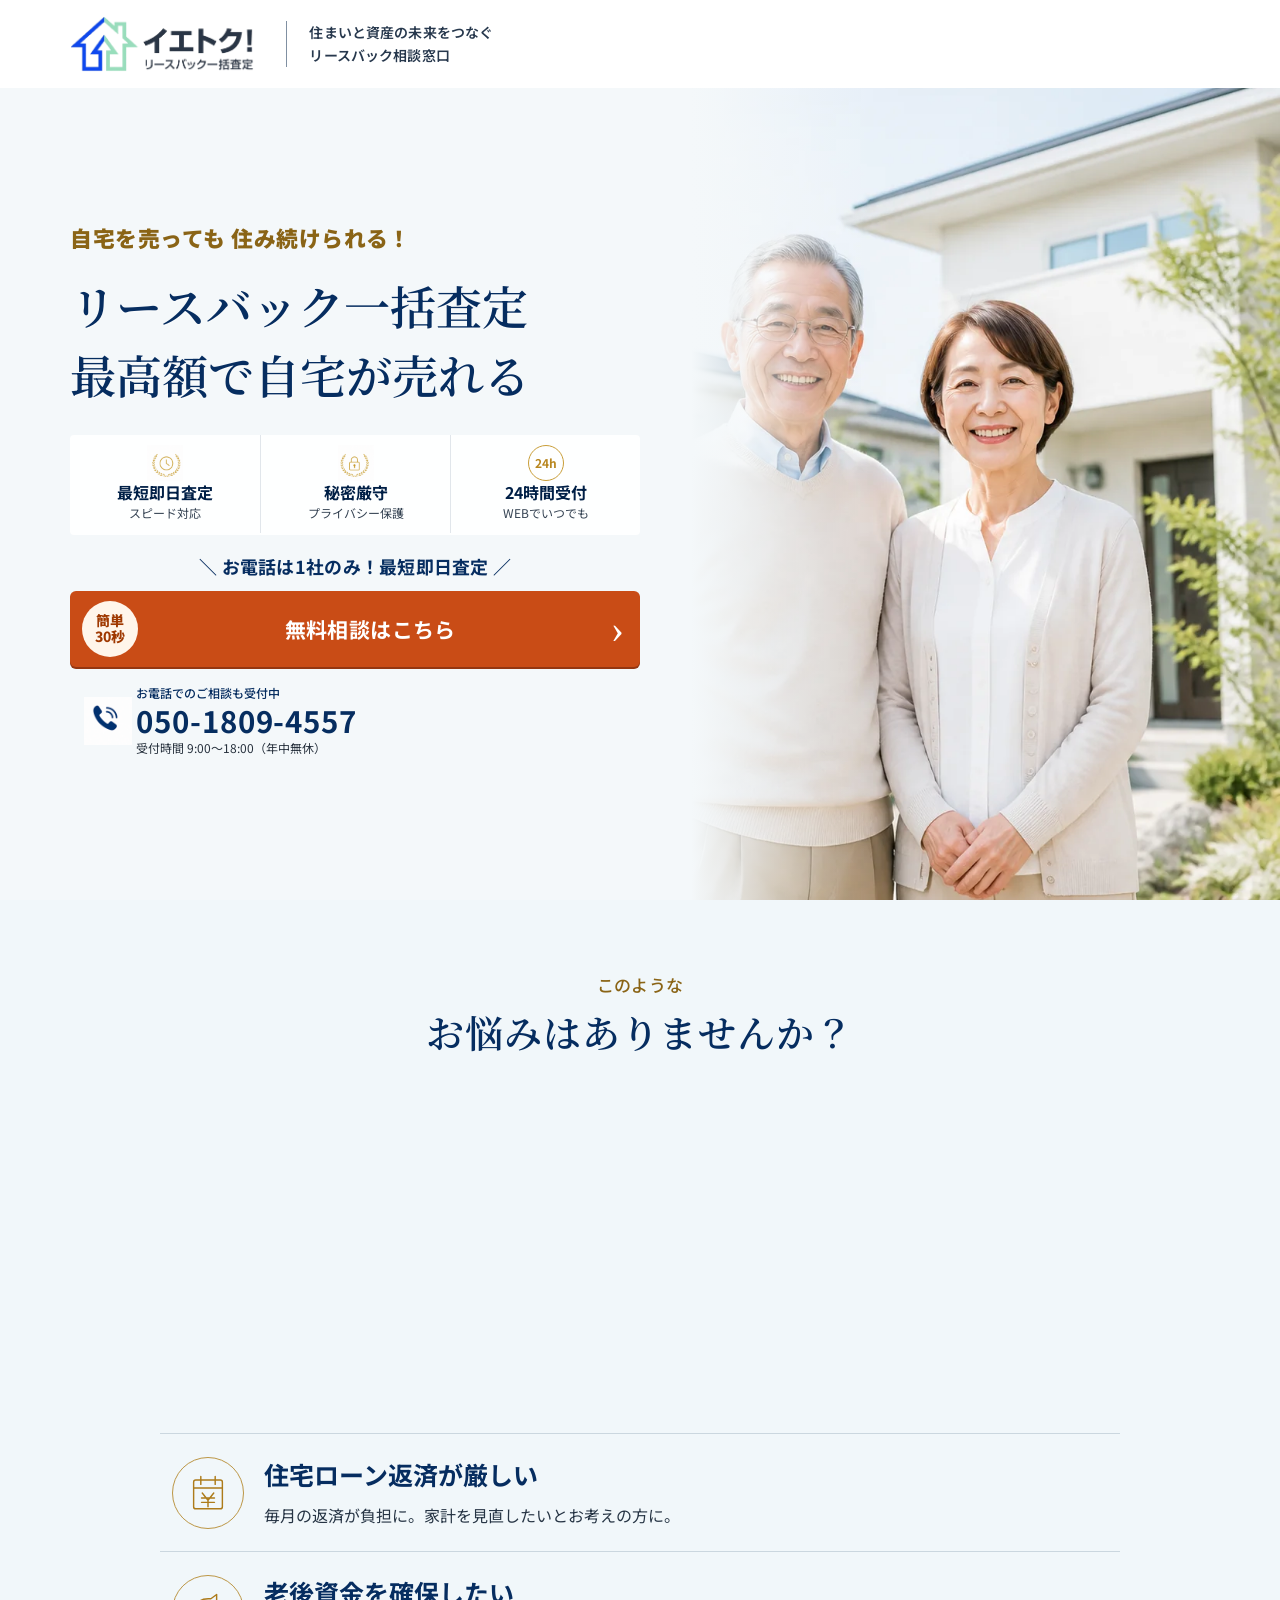
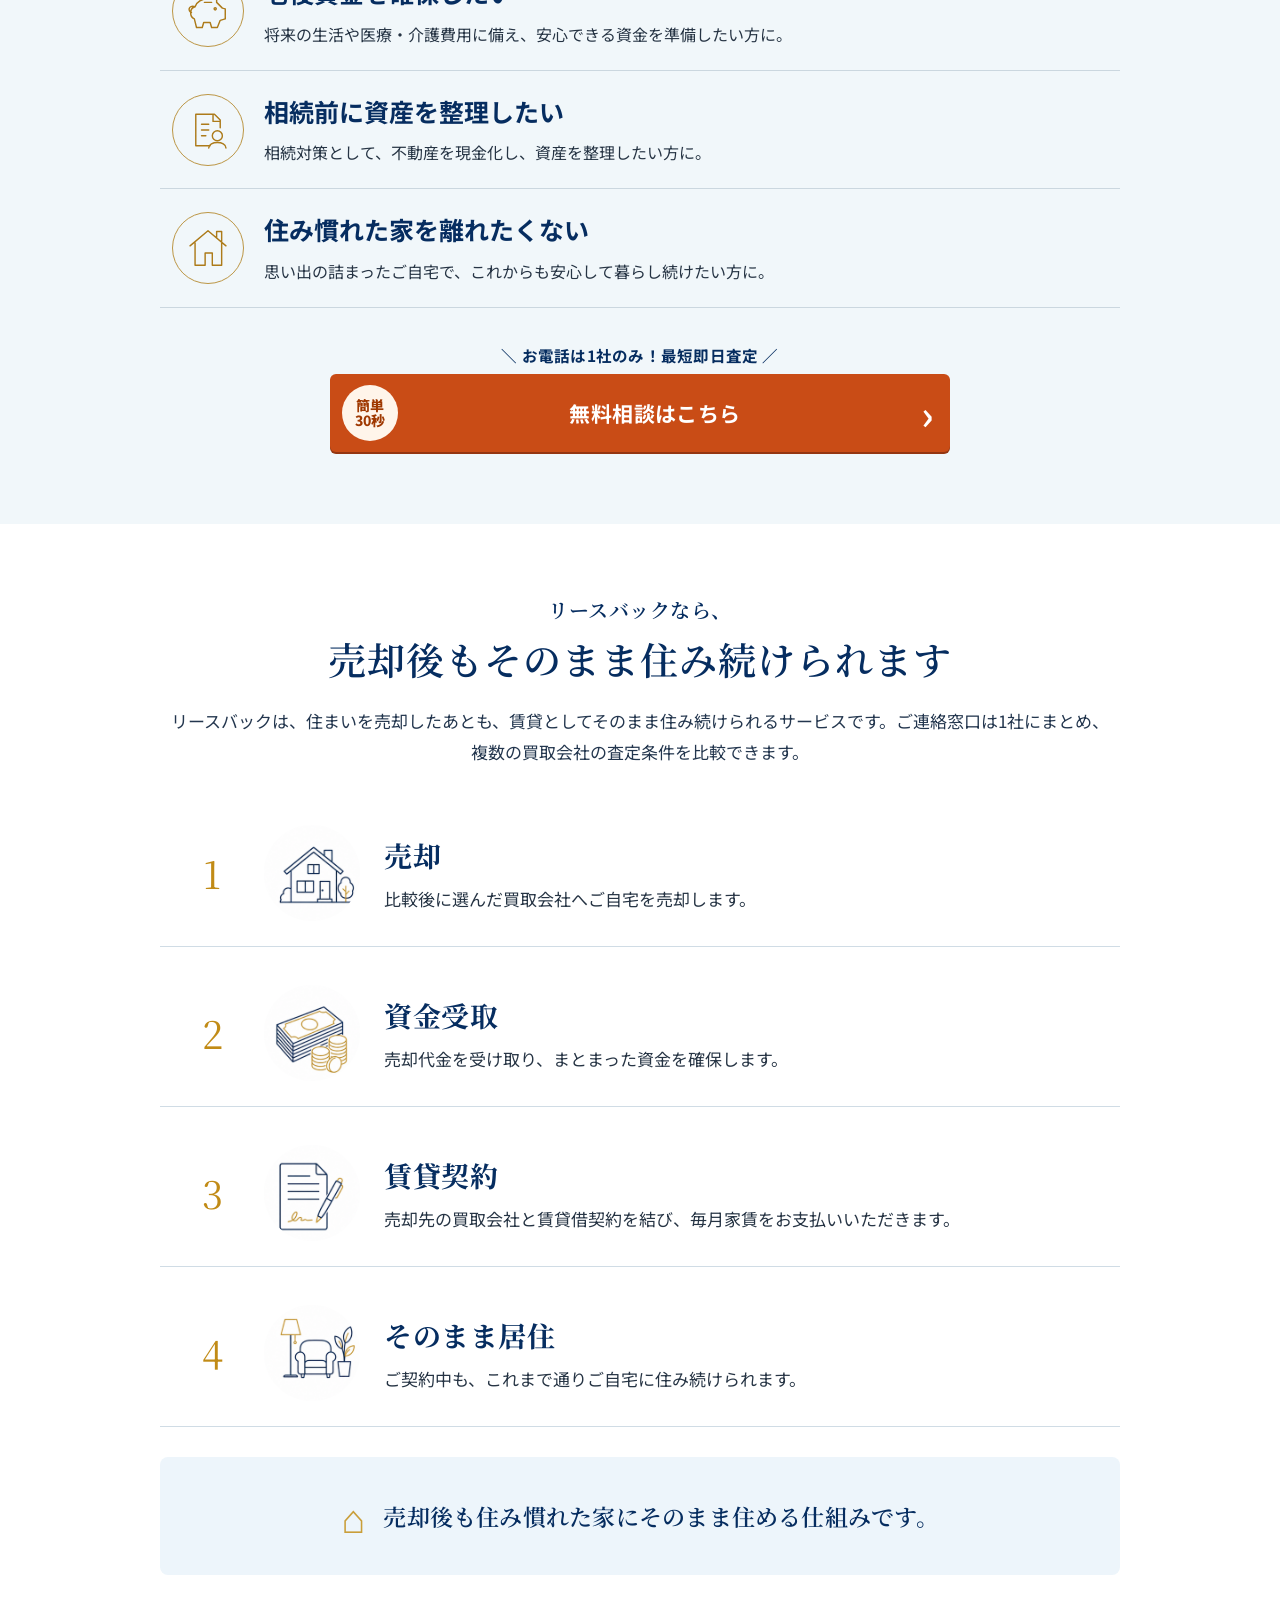
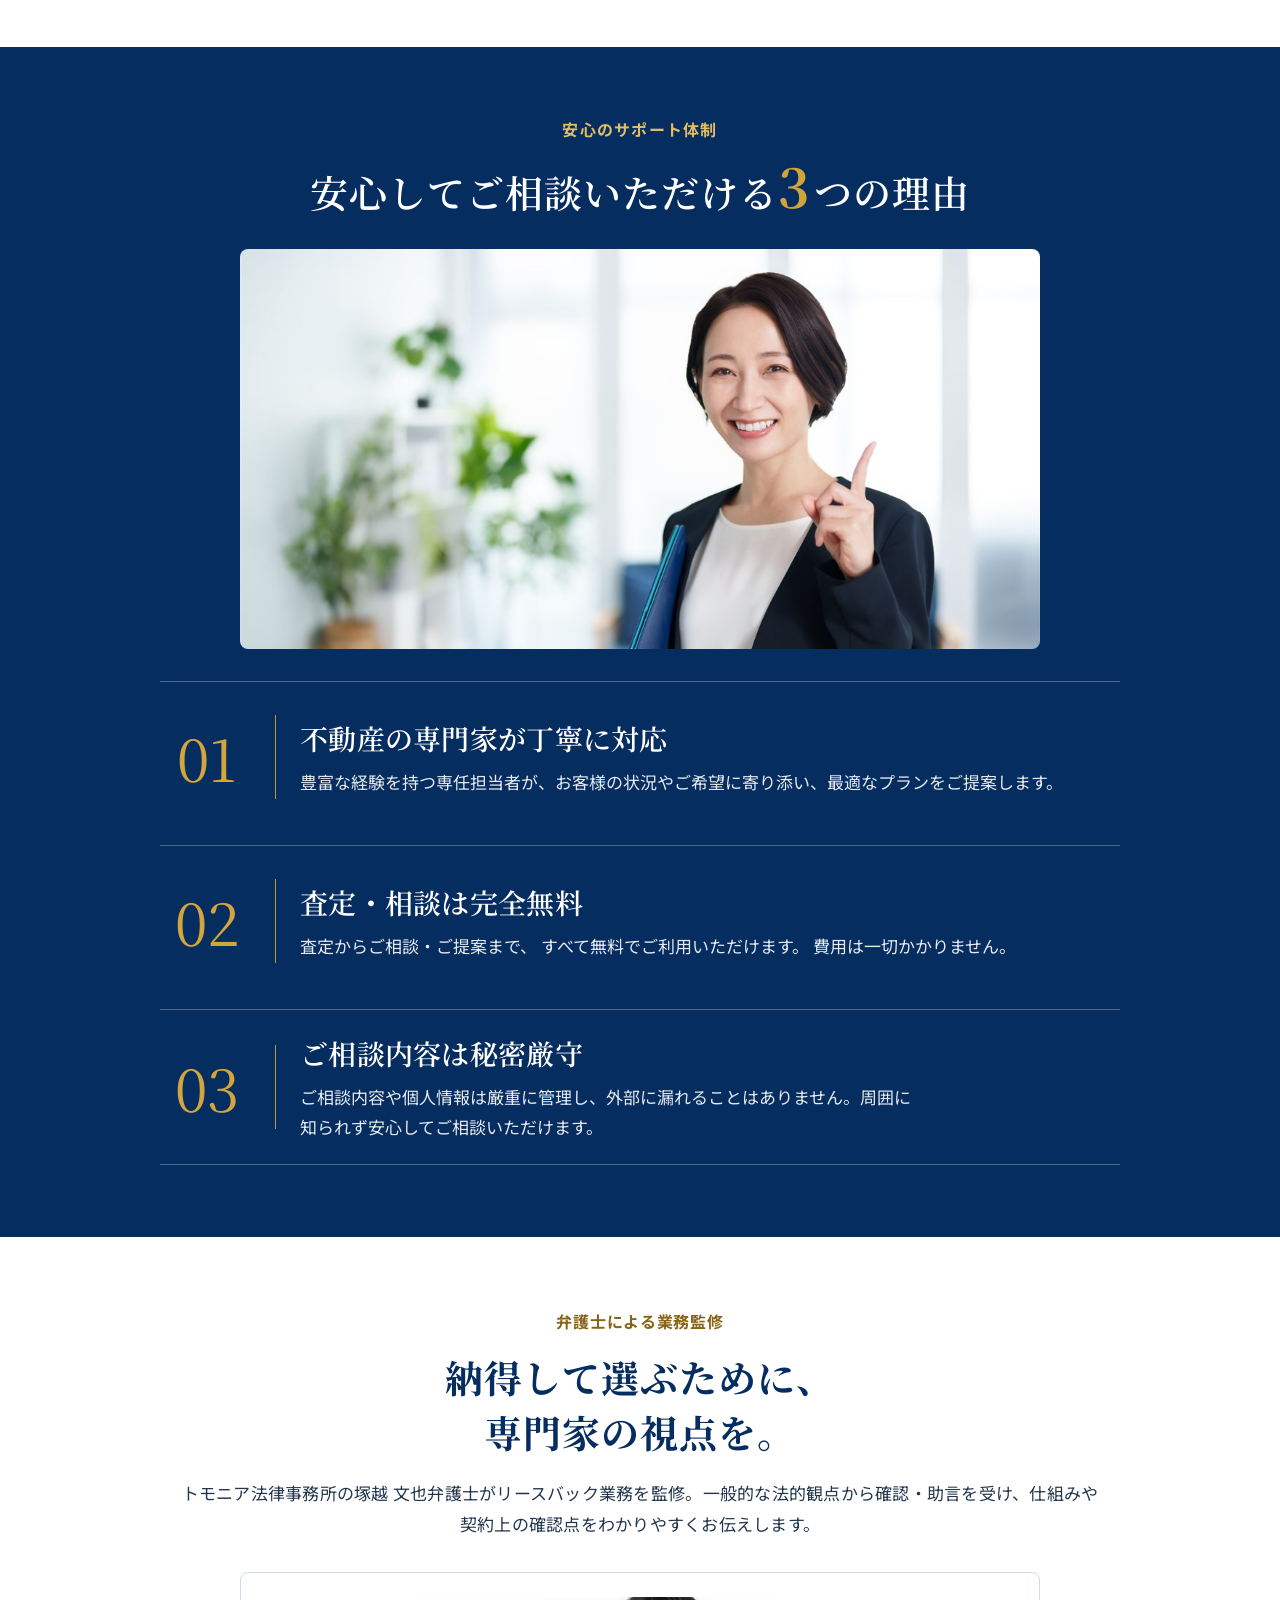
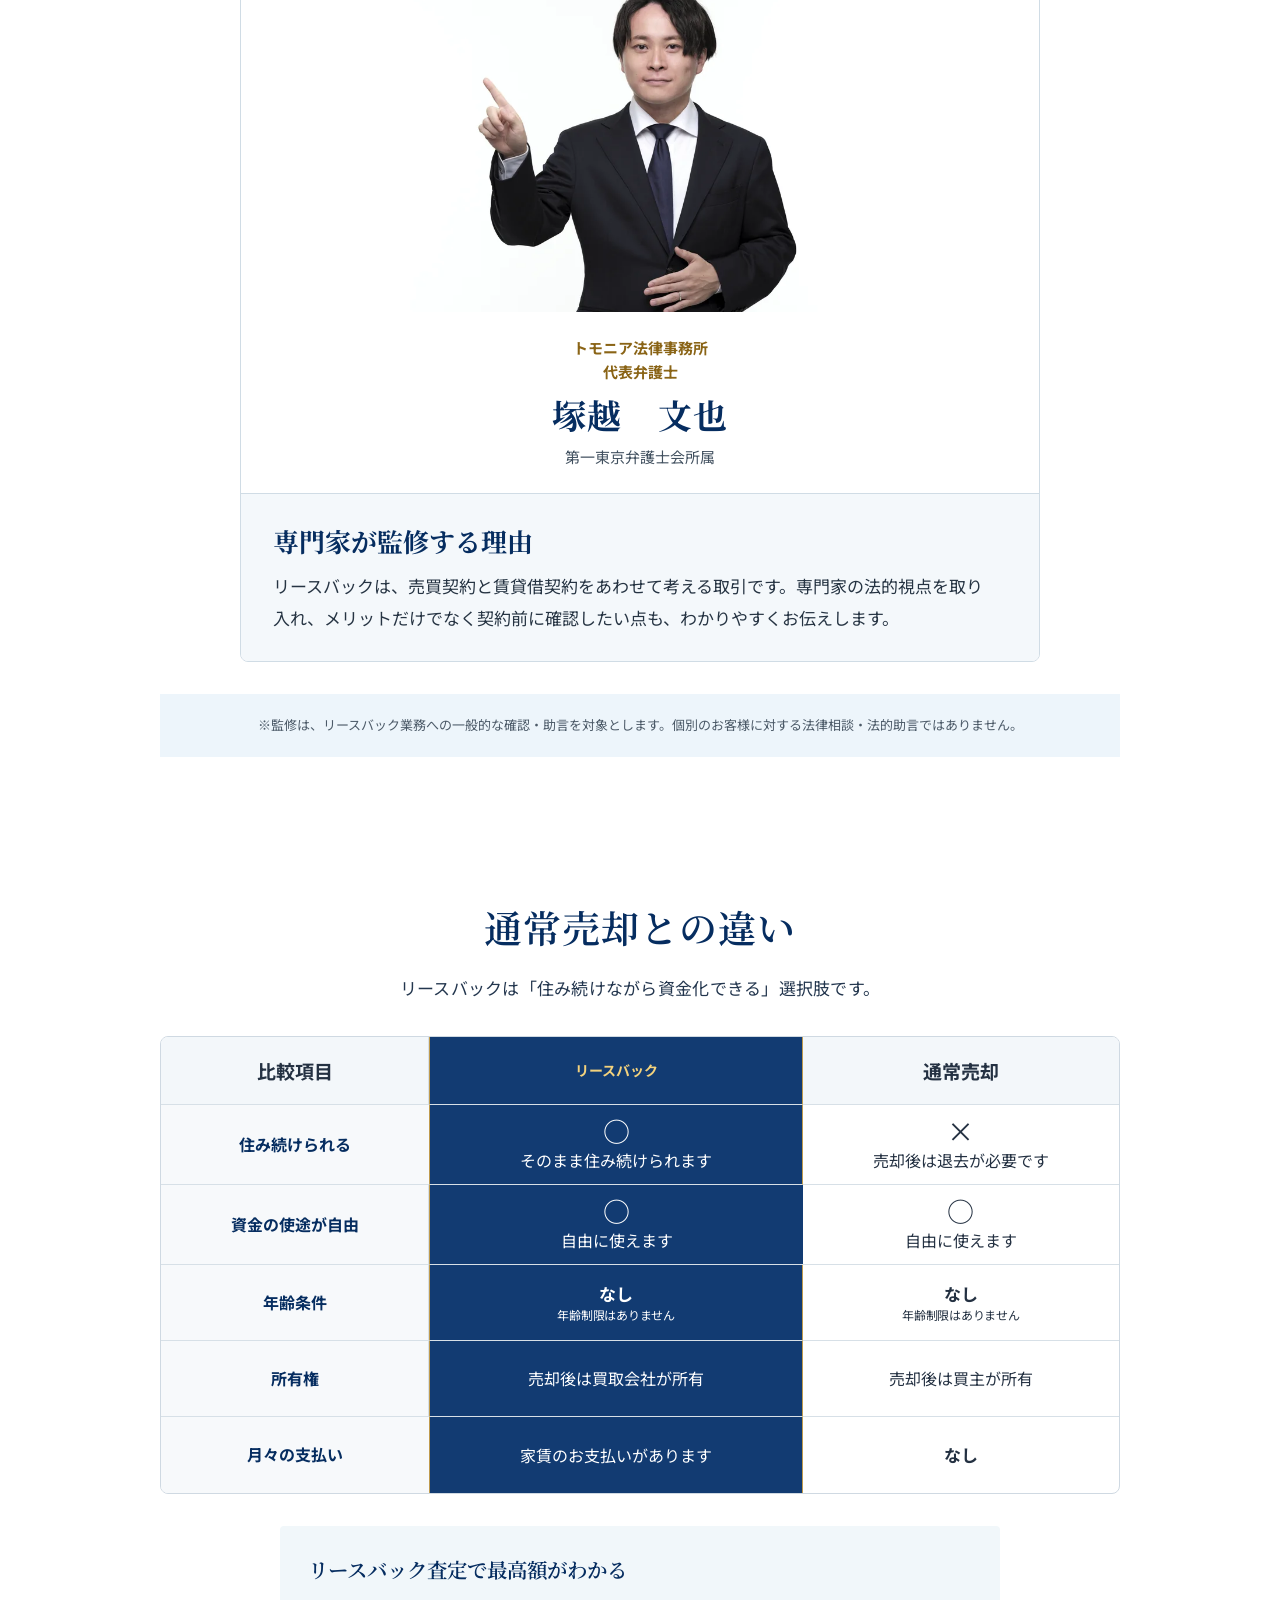
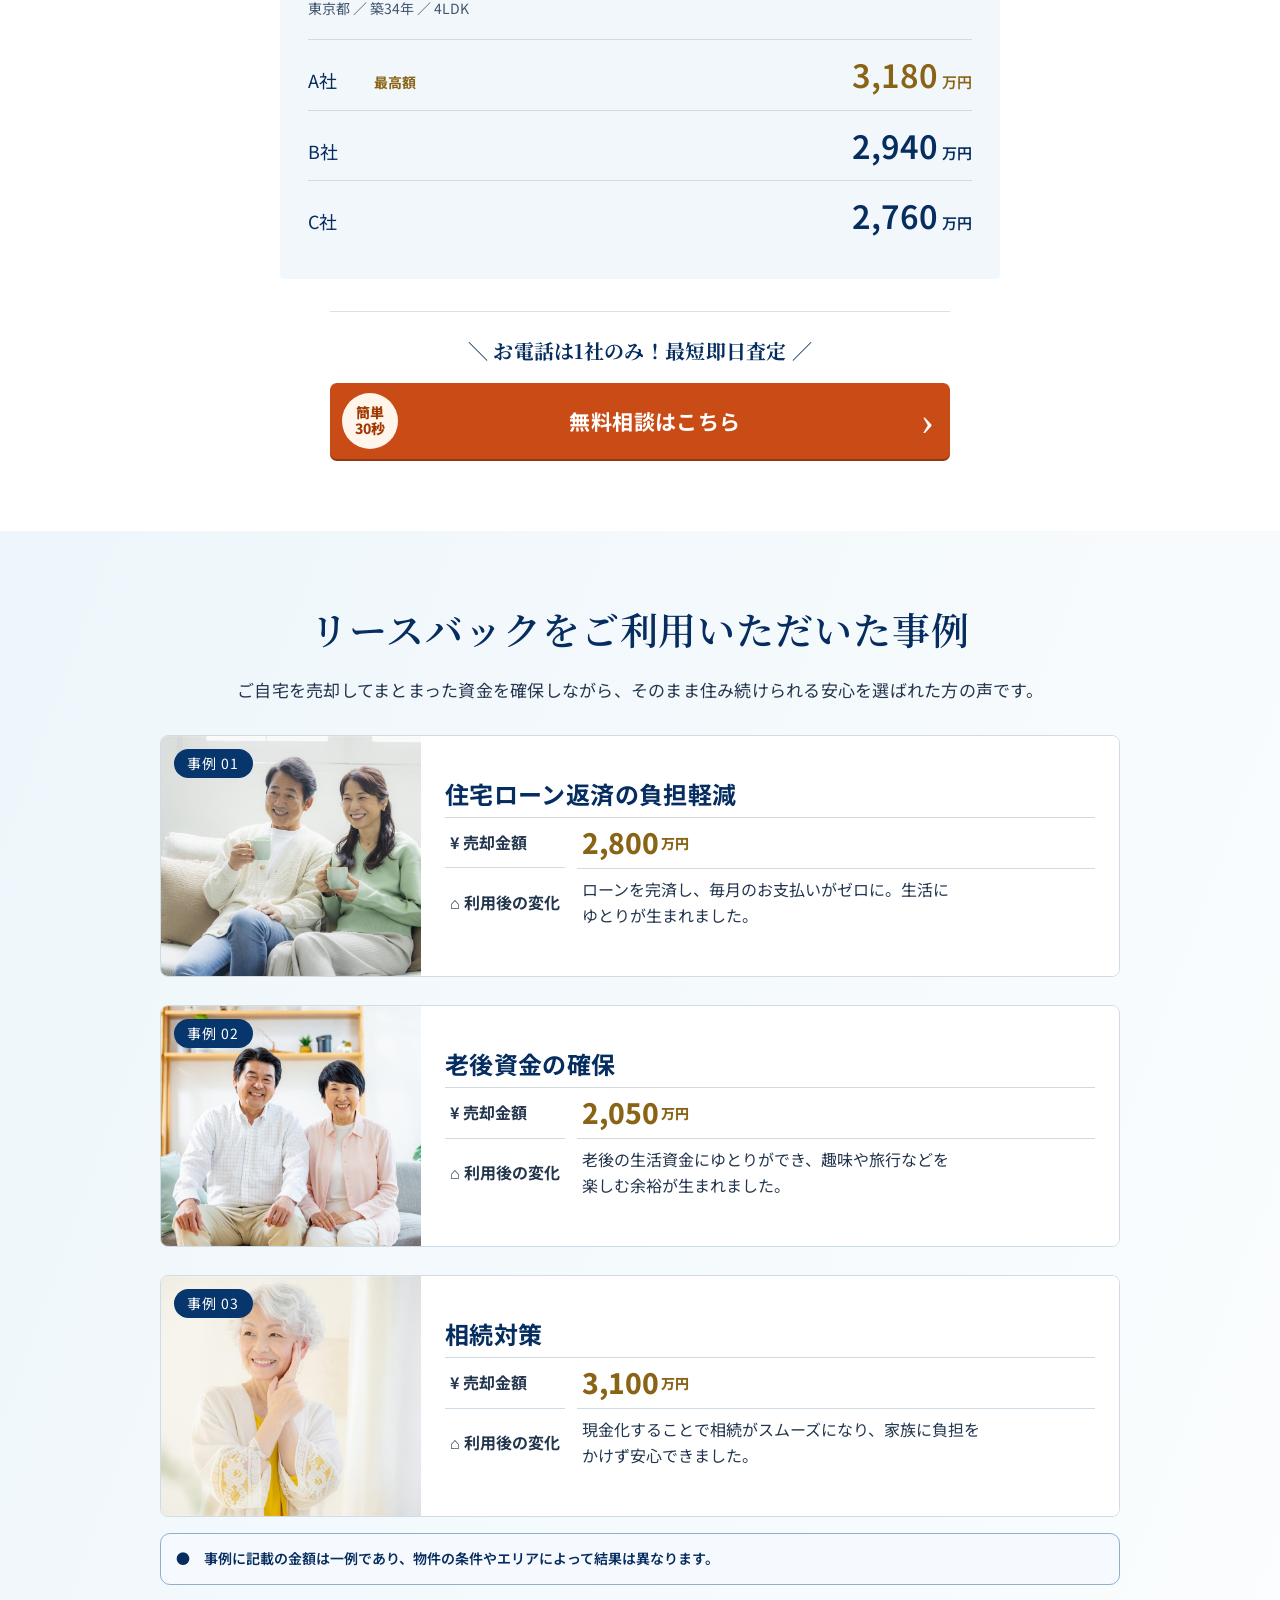
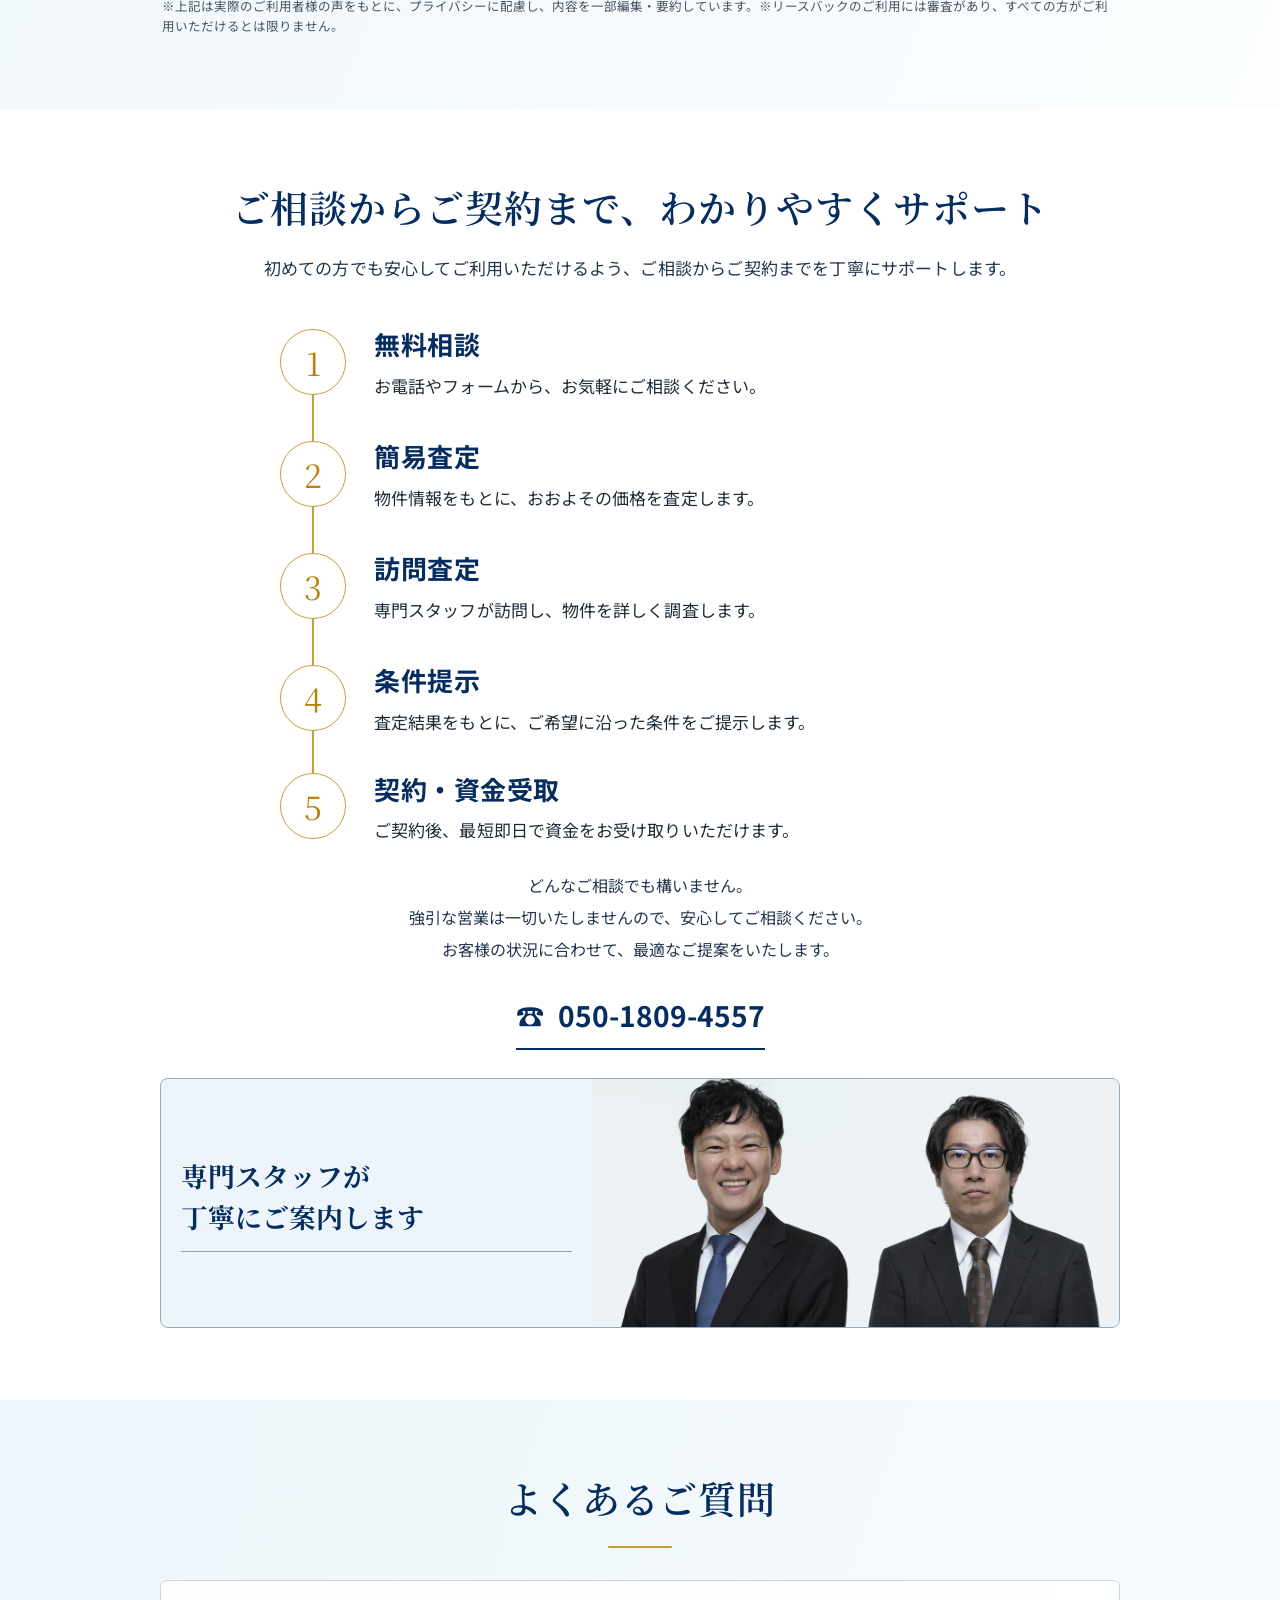
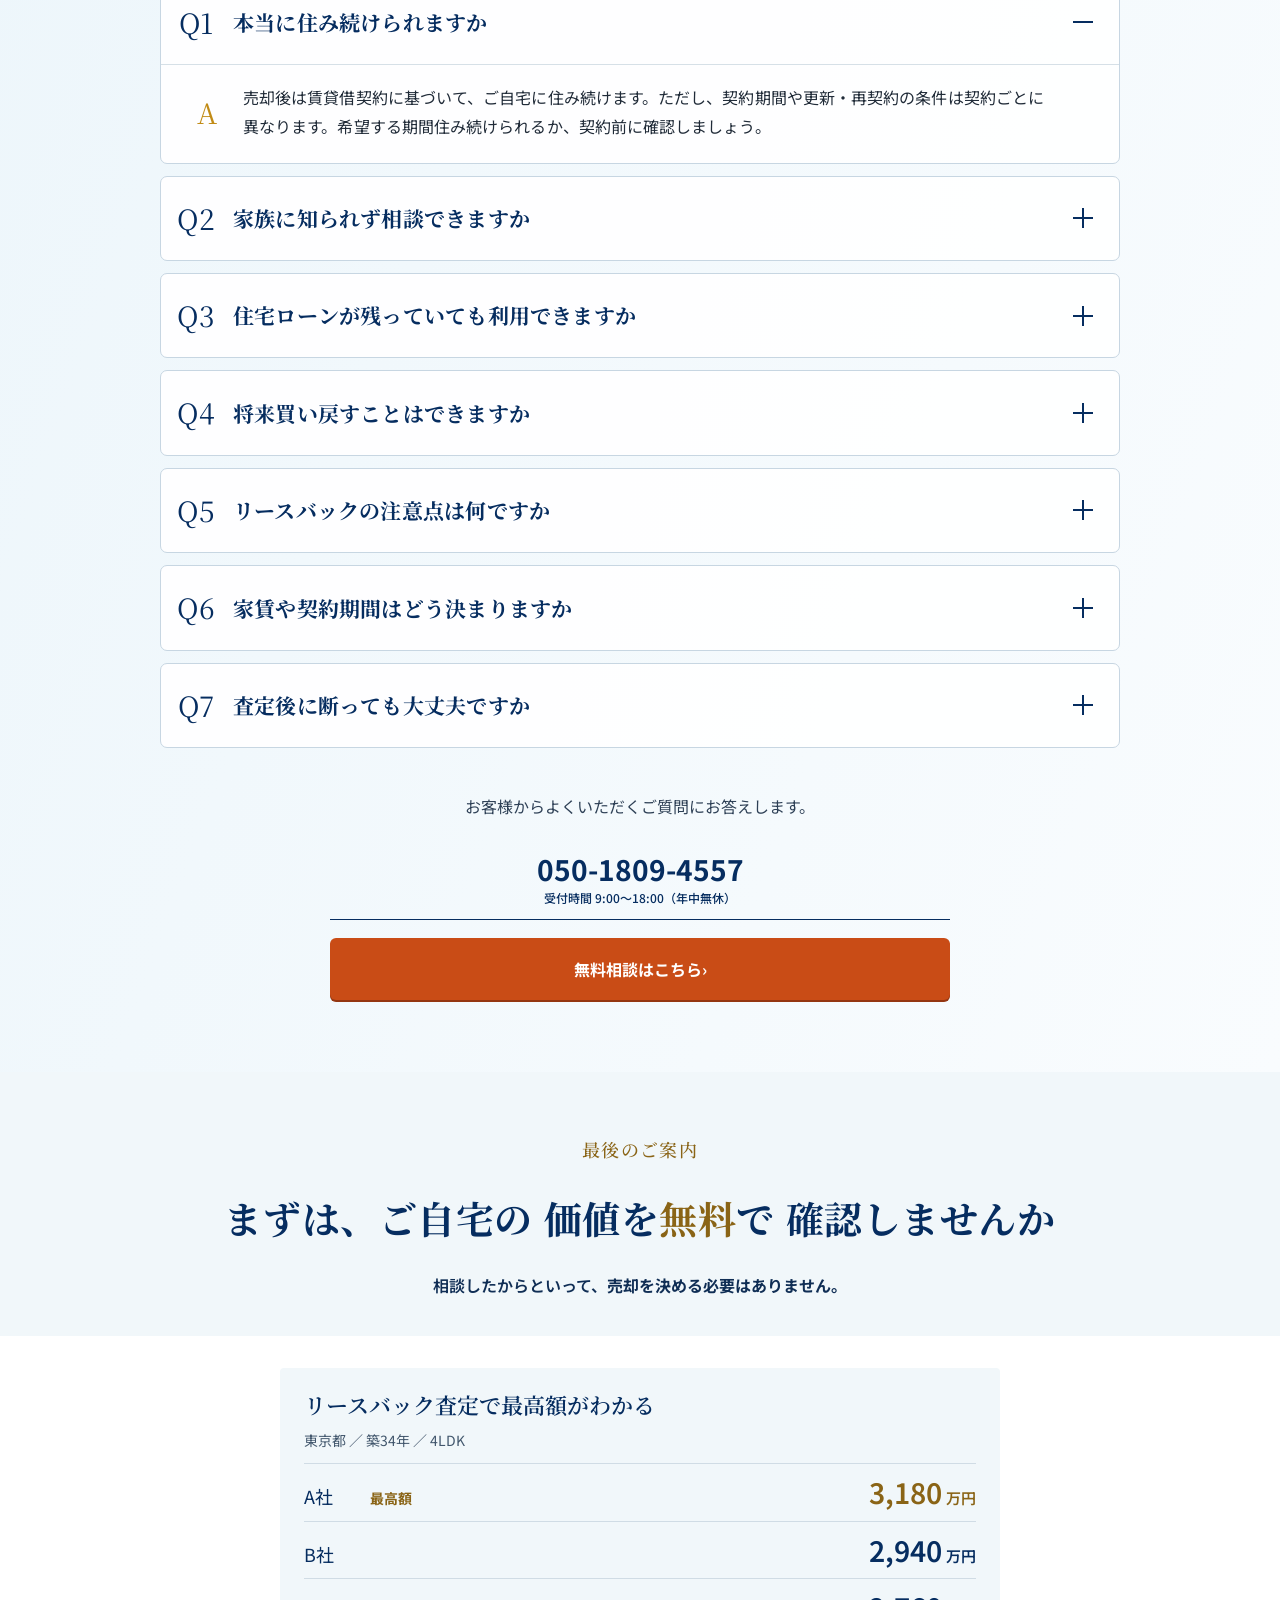
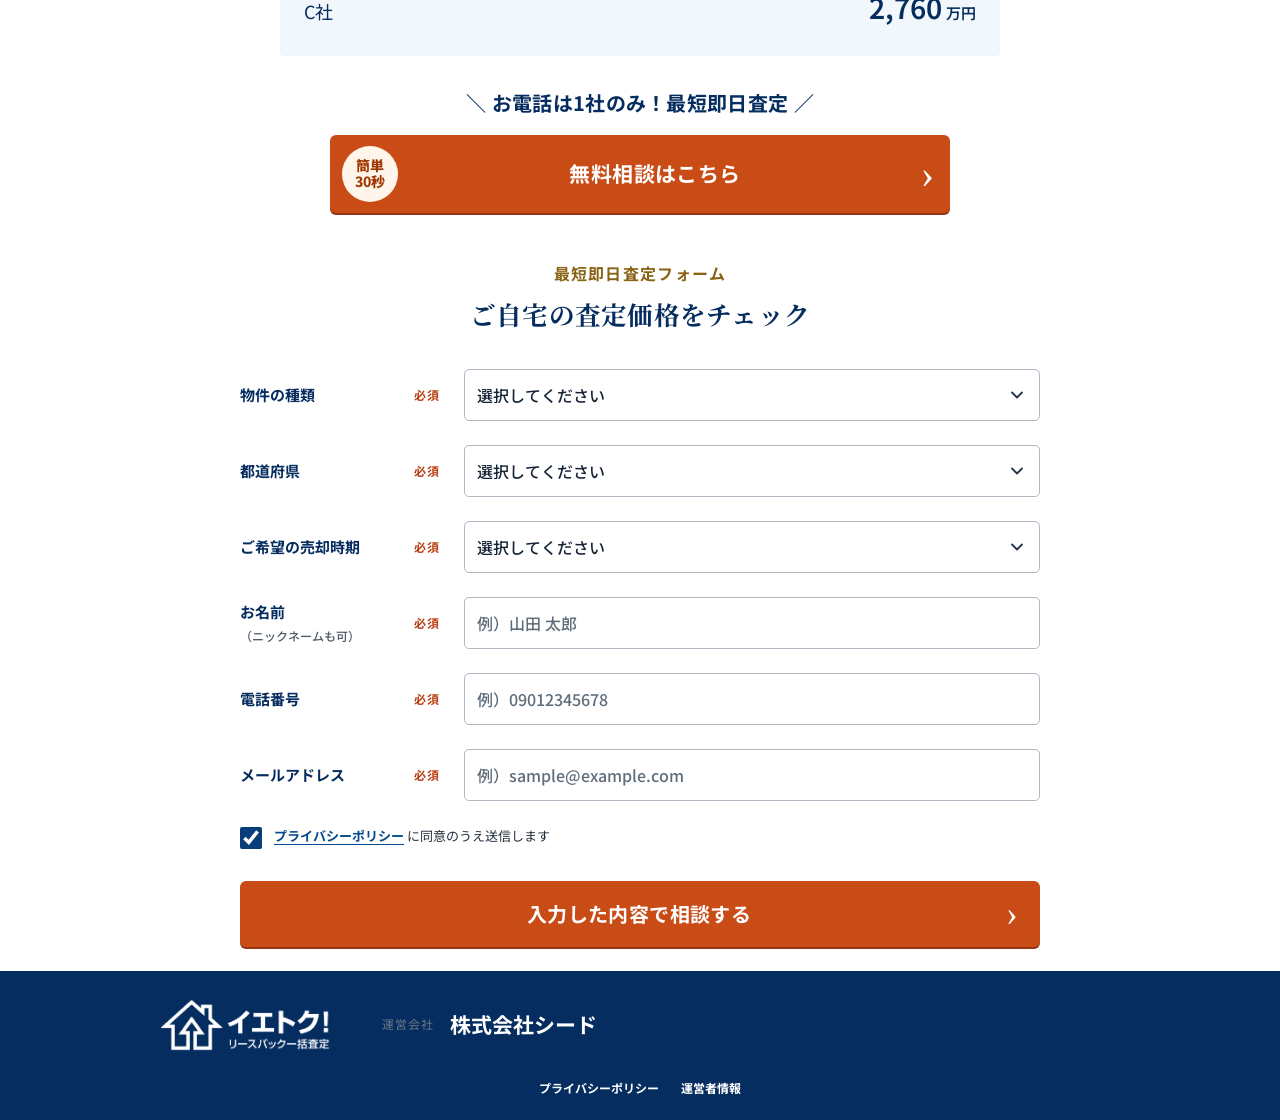
==== lp/3/index.html @ f8b6dece "Add LP3 consultation page and align numbered LP forms" ====
<!doctype html>
<!--
  LPバージョン: /lp/3/
  最終更新日: 2026-09-14（日本時間）
  更新内容:
    2026-09-14: /lp/2/ の構成・素材・受付処理を複製。
                都道府県を標準プルダウンに統一し、同意を初期チェック済みに変更。
                CTAを無料相談へ変更。フォーム下の電話案内・安心案内を削除。
                PCでも冒頭・フォーム直前のCTA補足文を表示。
                電話案内付きの専用サンクスページと送信元 lp-3 を設定。
-->
<html lang="ja">
  <head>
    <meta charset="utf-8" />
    <meta
      name="viewport"
      content="width=device-width, initial-scale=1, viewport-fit=cover"
    />
    <meta name="robots" content="noindex, nofollow, noarchive" />
    <title>イエトク！リースバック一括査定</title>
    <link rel="icon" href="./shared/variant-b/images/logo-ietoku-mobile.webp" type="image/webp" />
    <meta
      name="description"
      content="イエトク！のリースバック一括査定。自宅を売っても住み続けながら、複数社の査定条件を無料で比較できます。"
    />
    <link rel="preconnect" href="https://fonts.googleapis.com" />
    <link rel="preconnect" href="https://fonts.gstatic.com" crossorigin />
    <link
      href="https://fonts.googleapis.com/css2?family=Noto+Sans+JP:wght@400;500;600;700&family=Noto+Serif+JP:wght@500;600;700&display=swap"
      rel="stylesheet"
    />
    <link rel="stylesheet" href="./shared/variant-b/mobile.css?v=20260829" />
    <link rel="stylesheet" href="./assets/variant-b/overrides.css?v=20260905-1" />
    <link
      rel="stylesheet"
      href="./assets/variant-b/fullscreen-desktop.css?v=20260905-6"
    />
    <link rel="stylesheet" href="./assets/variant-b/reading-layout.css?v=20260914" />
    <link
      rel="preload"
      as="image"
      href="./shared/variant-b/images/hero-couple-front-mobile-v2.webp"
      fetchpriority="high"
    />
    <script src="./shared/gtm.js?v=20260829"></script>
  </head>
  <body>
    <main class="lp">
      <section class="hero page" id="top">
        <header class="site-header">
          <img
            class="brand-logo"
            src="./shared/variant-b/images/logo-ietoku-mobile.webp"
            alt="イエトク！ リースバック一括査定"
            width="774"
            height="235"
            decoding="async"
          />
          <div class="tagline">
            住まいと資産の未来をつなぐ<br />リースバック相談窓口
          </div>
        </header>
        <div class="hero-content">
          <div class="hero-visual">
            <div class="hero-copy">
              <p class="hero-kicker">
                <span>自宅を売っても</span><strong>住み続けられる！</strong>
              </p>
              <h1>リースバック一括査定<br />最高額で自宅が売れる</h1>
            </div>
          </div>
          <div class="trust-row">
            <div>
              <span class="trust-icon icon-clock" aria-hidden="true"></span
              ><b>最短即日査定</b><small>スピード対応</small>
            </div>
            <div>
              <span class="trust-icon icon-lock" aria-hidden="true"></span
              ><b>秘密厳守</b><small>プライバシー保護</small>
            </div>
            <div>
              <span class="trust-icon icon-japan" aria-hidden="true"></span
              ><b>24時間受付</b><small>WEBでいつでも</small>
            </div>
          </div>
          <div class="cta-block hero-cta-block">
            <p>＼ お電話は1社のみ！最短即日査定 ／</p>
            <a class="main-cta unified-cta" href="#final-inputs"
              ><span class="cta-medal">簡単<br />30秒</span
              ><strong>無料相談はこちら</strong><i>›</i></a
            >
          </div>
          <a class="phone-box" href="tel:05018094557"
            ><span class="phone-symbol icon-phone" aria-hidden="true"></span
            ><span
              ><b>お電話でのご相談も受付中</b><strong>050-1809-4557</strong
              ><small>受付時間 9:00〜18:00（年中無休）</small></span
            ><em>相談無料</em></a
          >
        </div>
      </section>

      <section class="worries page">
        <p class="eyebrow">このような</p>
        <h2>お悩みはありませんか？</h2>
        <span class="gold-rule"></span>
        <figure class="review-visual worries-review-visual">
          <picture>
            <source media="(min-width: 900px)" srcset="./assets/variant-b/images/worries-couple-desktop-v2.webp" />
            <img
              src="./shared/variant-b/images/worries-review.jpg"
              width="1100"
              height="1100"
              loading="lazy"
              decoding="async"
              alt="住宅ローンや老後資金について悩むご夫婦"
            />
          </picture>
        </figure>
        <div class="worry-grid">
          <article>
            <span class="sprite worry-sprite s1"></span>
            <h3>住宅ローン返済が厳しい</h3>
            <i></i>
            <p>毎月の返済が負担に。家計を見直したいとお考えの方に。</p>
          </article>
          <article>
            <span class="sprite worry-sprite s2"></span>
            <h3>老後資金を確保したい</h3>
            <i></i>
            <p>
              将来の生活や医療・介護費用に備え、安心できる資金を準備したい方に。
            </p>
          </article>
          <article>
            <span class="sprite worry-sprite s3"></span>
            <h3>相続前に資産を整理したい</h3>
            <i></i>
            <p>相続対策として、不動産を現金化し、資産を整理したい方に。</p>
          </article>
          <article>
            <span class="sprite worry-sprite s4"></span>
            <h3>住み慣れた家を離れたくない</h3>
            <i></i>
            <p>
              思い出の詰まったご自宅で、これからも安心して暮らし続けたい方に。
            </p>
          </article>
        </div>
        <div class="section-cta cta-block">
          <p>＼ お電話は1社のみ！最短即日査定 ／</p>
          <a class="unified-cta" href="#final-inputs"
            ><span>簡単<br />30秒</span><strong>無料相談はこちら</strong><i>›</i></a
          >
        </div>
      </section>

      <section class="mechanism page">
        <p class="number-strap">リースバックなら、</p>
        <h2>売却後もそのまま<br />住み続けられます</h2>
        <p class="intro">
          リースバックは、住まいを売却したあとも、賃貸としてそのまま住み続けられるサービスです。ご連絡窓口は1社にまとめ、複数の買取会社の査定条件を比較できます。
        </p>
        <div class="step-cards">
          <article>
            <span class="step-no">1</span
            ><span class="sprite process-sprite p1"></span>
            <div>
              <h3>売却</h3>
              <p>比較後に選んだ買取会社へご自宅を売却します。</p>
            </div>
          </article>
          <article>
            <span class="step-no">2</span
            ><span class="sprite process-sprite p2"></span>
            <div>
              <h3>資金受取</h3>
              <p>売却代金を受け取り、まとまった資金を確保します。</p>
            </div>
          </article>
          <article>
            <span class="step-no">3</span
            ><span class="sprite process-sprite p3"></span>
            <div>
              <h3>賃貸契約</h3>
              <p>売却先の買取会社と賃貸借契約を結び、毎月家賃をお支払いいただきます。</p>
            </div>
          </article>
          <article>
            <span class="step-no">4</span
            ><span class="sprite process-sprite p4"></span>
            <div>
              <h3>そのまま居住</h3>
              <p>ご契約中も、これまで通りご自宅に住み続けられます。</p>
            </div>
          </article>
        </div>
        <div class="mechanism-summary">
          <span>⌂</span>
          <p>売却後も住み慣れた家に<br />そのまま住める仕組みです。</p>
        </div>
      </section>

      <section class="support page">
        <p class="navy-pill">安心のサポート体制</p>
        <h2>
          <span>安心してご相談いただける</span
          ><span class="support-heading-count"><strong>3</strong>つの理由</span>
        </h2>
        <figure class="review-visual support-review-visual">
          <img
            src="./shared/variant-b/images/support-review.jpg"
            width="1100"
            height="733"
            loading="lazy"
            decoding="async"
            alt="電話で相談を受け付ける不動産スタッフ"
          />
        </figure>
        <div class="reason-list">
          <article>
            <span class="reason-no">01</span><span class="reason-art">♙⌂</span>
            <div>
              <h3>不動産の専門家が<br />丁寧に対応</h3>
              <p>
                豊富な経験を持つ専任担当者が、お客様の状況やご希望に寄り添い、最適なプランをご提案します。
              </p>
            </div>
          </article>
          <article>
            <span class="reason-no">02</span
            ><span class="reason-art yen">¥0</span>
            <div>
              <h3>査定・相談は<br />完全<span>無料</span></h3>
              <p class="reason-copy-lines">
                <span>査定からご相談・ご提案まで、</span>
                <span>すべて無料でご利用いただけます。</span>
                <span>費用は一切かかりません。</span>
              </p>
            </div>
          </article>
          <article>
            <span class="reason-no">03</span><span class="reason-art">▢</span>
            <div>
              <h3>ご相談内容は<br /><span>秘密厳守</span></h3>
              <p>
                ご相談内容や個人情報は厳重に管理し、外部に漏れることはありません。周囲に知られず安心してご相談いただけます。
              </p>
            </div>
          </article>
        </div>

      </section>

      <section
        class="lawyer-supervision page"
        id="lawyer-supervision"
        aria-labelledby="lawyer-supervision-title"
      >
        <div class="lawyer-supervision__masthead">
          <p class="lawyer-supervision__badge">弁護士による業務監修</p>
          <h2 id="lawyer-supervision-title">
            納得して選ぶために、<br /><strong>専門家の視点を。</strong>
          </h2>
          <p>
            トモニア法律事務所の塚越
            文也弁護士がリースバック業務を監修。一般的な法的観点から確認・助言を受け、仕組みや契約上の確認点をわかりやすくお伝えします。
          </p>
        </div>

        <article class="lawyer-profile">
          <div class="lawyer-profile__overview">
            <figure class="lawyer-profile__photo">
              <img
                src="./assets/variant-b/images/lawyer-supervisor-wide.webp"
                width="960"
                height="540"
                loading="lazy"
                decoding="async"
                alt="リースバック業務を監修する弁護士のプロフィール写真"
              />
              <figcaption>監修弁護士</figcaption>
            </figure>
            <div class="lawyer-profile__identity">
              <p>トモニア法律事務所<br />代表弁護士</p>
              <h3>塚越　文也</h3>
              <p class="lawyer-profile__affiliation">第一東京弁護士会所属</p>
            </div>
          </div>
          <div class="lawyer-profile__message">
            <h3>専門家が監修する理由</h3>
            <p>
              リースバックは、売買契約と賃貸借契約をあわせて考える取引です。専門家の法的視点を取り入れ、メリットだけでなく契約前に確認したい点も、わかりやすくお伝えします。
            </p>
          </div>
        </article>

        <p class="lawyer-supervision__note">
          ※監修は、リースバック業務への一般的な確認・助言を対象とします。個別のお客様に対する法律相談・法的助言ではありません。
        </p>
      </section>

      <section class="comparison page">
        <h2>通常売却との違い</h2>
        <p class="intro">
          リースバックは「住み続けながら資金化できる」<br />選択肢です。
        </p>
        <div class="compare-table">
          <div class="cell head">比較項目</div>
          <div class="cell head featured"><b>リースバック</b></div>
          <div class="cell head">通常売却</div>
          <div class="cell label"><span class="compare-icon">住</span><b>住み続けられる</b></div>
          <div class="cell featured">
            <strong>○</strong><span>そのまま住み続けられます</span>
          </div>
          <div class="cell">
            <strong>×</strong><span>売却後は退去が必要です</span>
          </div>
          <div class="cell label"><span class="compare-icon">資</span><b>資金の使途が自由</b></div>
          <div class="cell featured">
            <strong>○</strong><span>自由に使えます</span>
          </div>
          <div class="cell"><strong>○</strong><span>自由に使えます</span></div>
          <div class="cell label"><span class="compare-icon">年</span><b>年齢条件</b></div>
          <div class="cell featured">
            <b>なし</b><span class="comparison-age-note">年齢制限はありません</span>
          </div>
          <div class="cell">
            <b>なし</b><span class="comparison-age-note">年齢制限はありません</span>
          </div>
          <div class="cell label"><span class="compare-icon">権</span><b>所有権</b></div>
          <div class="cell featured"><span>売却後は買取会社が所有</span></div>
          <div class="cell"><span>売却後は買主が所有</span></div>
          <div class="cell label"><span class="compare-icon">円</span><b>月々の支払い</b></div>
          <div class="cell featured"><span>家賃のお支払いがあります</span></div>
          <div class="cell"><b>なし</b></div>
        </div>
        <div class="point-box price-proof">
          <div class="desktop-price-proof" role="img" aria-label="リースバック査定で最高額がわかる。東京都、築34年、4LDK。A社3,180万円、B社2,940万円、C社2,760万円。">
            <p class="price-quote__title">リースバック査定で<br />最高額がわかる</p>
            <p class="price-quote__property">東京都 ／ 築34年 ／ 4LDK</p>
            <div class="price-quote__row price-quote__row--highest">
              <span>A社</span>
              <em>最高額</em>
              <strong>3,180<small>万円</small></strong>
            </div>
            <div class="price-quote__row">
              <span>B社</span>
              <strong>2,940<small>万円</small></strong>
            </div>
            <div class="price-quote__row">
              <span>C社</span>
              <strong>2,760<small>万円</small></strong>
            </div>
          </div>
          <img
            src="./shared/variant-b/images/highest-price-review.png"
            width="900"
            height="451"
            loading="lazy"
            decoding="async"
            alt="複数社の査定額を比較して最高額を確認できるイメージ"
          />
        </div>
        <div class="comparison-cta cta-block">
          <p>＼ お電話は1社のみ！最短即日査定 ／</p>
          <a class="faq-contact unified-cta" href="#final-inputs"
            ><span>簡単<br />30秒</span><strong>無料相談はこちら</strong><i>›</i></a
          >
        </div>
      </section>

      <section class="cases page">
        <h2>リースバックを<br />ご利用いただいた事例</h2>
        <p class="intro">
          ご自宅を売却してまとまった資金を確保しながら、そのまま住み続けられる安心を選ばれた方の声です。
        </p>
        <div
          class="case-list"
          id="case-carousel"
          role="region"
          aria-roledescription="カルーセル"
          aria-label="リースバックのご利用事例"
        >
          <article role="group" aria-label="1 / 3">
            <div class="case-photo">
              <span>事例 01</span
              ><img
                src="./shared/variant-b/images/case-review-01.jpg"
                width="1100"
                height="733"
                loading="lazy"
                decoding="async"
                alt="60代ご夫婦"
              />
            </div>
            <div class="case-body">
              <h3>住宅ローン返済の負担軽減</h3>
              <dl>
                <dt>¥ 売却金額</dt>
                <dd class="amount">2,800<small>万円</small></dd>
                <dt>⌂ 利用後の変化</dt>
                <dd>
                  ローンを完済し、毎月のお支払いがゼロに。生活にゆとりが生まれました。
                </dd>
              </dl>
            </div>
          </article>
          <article role="group" aria-label="2 / 3">
            <div class="case-photo">
              <span>事例 02</span
              ><img
                src="./shared/variant-b/images/case-review-02.jpg"
                width="1100"
                height="734"
                loading="lazy"
                decoding="async"
                alt="ご自宅でくつろぐご夫婦"
              />
            </div>
            <div class="case-body">
              <h3>老後資金の確保</h3>
              <dl>
                <dt>¥ 売却金額</dt>
                <dd class="amount">2,050<small>万円</small></dd>
                <dt>⌂ 利用後の変化</dt>
                <dd>
                  老後の生活資金にゆとりができ、趣味や旅行などを楽しむ余裕が生まれました。
                </dd>
              </dl>
            </div>
          </article>
          <article role="group" aria-label="3 / 3">
            <div class="case-photo">
              <span>事例 03</span
              ><img
                src="./shared/variant-b/images/case-review-03.jpg"
                width="1100"
                height="734"
                loading="lazy"
                decoding="async"
                alt="明るい室内で微笑むシニア女性"
              />
            </div>
            <div class="case-body">
              <h3>相続対策</h3>
              <dl>
                <dt>¥ 売却金額</dt>
                <dd class="amount">3,100<small>万円</small></dd>
                <dt>⌂ 利用後の変化</dt>
                <dd>
                  現金化することで相続がスムーズになり、家族に負担をかけず安心できました。
                </dd>
              </dl>
            </div>
          </article>
        </div>
        <div class="case-carousel-controls" aria-label="事例カルーセルの操作">
          <div class="case-carousel-dots" role="group" aria-label="表示する事例">
            <button type="button" aria-label="事例1を表示" aria-current="true"></button>
            <button type="button" aria-label="事例2を表示"></button>
            <button type="button" aria-label="事例3を表示"></button>
          </div>
          <button
            class="case-autoplay-toggle"
            type="button"
            aria-pressed="false"
            aria-label="事例の自動再生を停止"
          >
            <span aria-hidden="true"></span>
          </button>
        </div>
        <p class="case-note">
          ●　事例に記載の金額は一例であり、物件の条件やエリアによって結果は異なります。
        </p>
        <small class="fineprint"
          >※上記は実際のご利用者様の声をもとに、プライバシーに配慮し、内容を一部編集・要約しています。※リースバックのご利用には審査があり、すべての方がご利用いただけるとは限りません。</small
        >
      </section>

      <section class="flow page">
        <h2>ご相談からご契約まで、<br />わかりやすくサポート</h2>
        <p class="intro">
          初めての方でも安心してご利用いただけるよう、ご相談からご契約までを丁寧にサポートします。
        </p>
        <div class="timeline">
          <article>
            <span class="timeline-no">1</span>
            <div>
              <h3>無料相談</h3>
              <p>お電話やフォームから、お気軽にご相談ください。</p>
            </div>
          </article>
          <article>
            <span class="timeline-no">2</span>
            <div>
              <h3>簡易査定</h3>
              <p>物件情報をもとに、おおよその価格を査定します。</p>
            </div>
          </article>
          <article>
            <span class="timeline-no">3</span>
            <div>
              <h3>訪問査定</h3>
              <p>専門スタッフが訪問し、物件を詳しく調査します。</p>
            </div>
          </article>
          <article>
            <span class="timeline-no">4</span>
            <div>
              <h3>条件提示</h3>
              <p>査定結果をもとに、ご希望に沿った条件をご提示します。</p>
            </div>
          </article>
          <article>
            <span class="timeline-no">5</span>
            <div>
              <h3>契約・資金受取</h3>
              <p>ご契約後、最短即日で資金をお受け取りいただけます。</p>
            </div>
          </article>
        </div>
        <div class="flow-support-row">
          <div class="flow-contact">
            <p>
              どんなご相談でも構いません。<br />
              強引な営業は一切いたしませんので、安心してご相談ください。<br />
              お客様の状況に合わせて、最適なご提案をいたします。
            </p>
            <a href="tel:05018094557"><span aria-hidden="true">☎</span>050-1809-4557</a>
          </div>
          <div class="staff-banner">
            <div>
              <h3>専門スタッフが<br />丁寧にご案内します</h3>
              <p>
                お客様に寄り添い、納得してご判断いただけるよう丁寧にご案内します。お気軽にご相談ください。
              </p>
            </div>
            <figure class="staff-banner__portraits" aria-label="担当営業">
              <img
                src="./assets/variant-b/images/sales-miyazawa.webp"
                width="560"
                height="700"
                loading="lazy"
                decoding="async"
                alt="担当営業の宮澤"
              />
              <img
                src="./assets/variant-b/images/sales-iwase.webp"
                width="560"
                height="700"
                loading="lazy"
                decoding="async"
                alt="担当営業の岩瀬"
              />
            </figure>
          </div>
        </div>
      </section>

      <section class="faq page">
        <h2>よくあるご質問</h2>
        <span class="gold-rule"></span>
        <div class="faq-side-actions">
          <p>お客様からよくいただくご質問にお答えします。</p>
          <a class="faq-side-phone" href="tel:05018094557">
            <span class="icon-phone" aria-hidden="true"></span>
            <span>
              <strong>050-1809-4557</strong>
              <small>受付時間 9:00〜18:00（年中無休）</small>
            </span>
          </a>
          <a class="faq-side-cta" href="#final-inputs">
            無料相談はこちら <span aria-hidden="true">›</span>
          </a>
        </div>
        <div class="faq-panel">
          <details open>
            <summary><span>Q</span>本当に住み続けられますか<i></i></summary>
            <div class="answer">
              <span>A</span>
              <p>
                売却後は賃貸借契約に基づいて、ご自宅に住み続けます。ただし、契約期間や更新・再契約の条件は契約ごとに異なります。希望する期間住み続けられるか、契約前に確認しましょう。
              </p>
            </div>
          </details>
          <details>
            <summary><span>Q</span>家族に知られず相談できますか<i></i></summary>
            <div class="answer">
              <span>A</span>
              <p>
                ご相談内容と個人情報は厳重に管理します。お客様の同意なく第三者へお伝えすることはありません。
              </p>
            </div>
          </details>
          <details>
            <summary>
              <span>Q</span
              ><b class="faq-question-text"
                >住宅ローンが残っていても<br class="controlled-break" />利用できますか</b
              ><i></i>
            </summary>
            <div class="answer">
              <span>A</span>
              <p>
                売却代金でローンを完済できる見込みがあればご利用可能です。まずは無料査定で確認します。
              </p>
            </div>
          </details>
          <details>
            <summary>
              <span>Q</span
              ><b class="faq-question-text"
                >将来買い戻すことは<br class="controlled-break" />できますか</b
              ><i></i>
            </summary>
            <div class="answer">
              <span>A</span>
              <p>
                契約条件により買い戻せる場合があります。担当者が条件をわかりやすくご案内します。
              </p>
            </div>
          </details>
          <details>
            <summary>
              <span>Q</span
              ><b class="faq-question-text"
                >リースバックの<br class="controlled-break" />注意点は何ですか</b
              ><i></i>
            </summary>
            <div class="answer">
              <span>A</span>
              <p>
                売却後は所有権を手放し、毎月の家賃が発生します。売却価格、家賃、契約期間、更新条件、修繕費の負担などを通常売却とも比較して判断することが大切です。
              </p>
            </div>
          </details>
          <details>
            <summary>
              <span>Q</span>家賃や契約期間はどう決まりますか<i></i>
            </summary>
            <div class="answer">
              <span>A</span>
              <p>
                物件の査定結果や契約条件などをもとに提示されます。毎月無理なく支払える金額か、希望する期間住み続けられる契約かを、契約書でご確認ください。
              </p>
            </div>
          </details>
          <details>
            <summary>
              <span>Q</span
              ><b class="faq-question-text"
                >査定後に断っても<br class="controlled-break" />大丈夫ですか</b
              ><i></i>
            </summary>
            <div class="answer">
              <span>A</span>
              <p>
                はい。査定や相談をしただけで売却を決める必要はありません。売却価格、家賃、契約条件を確認し、納得したうえでご判断ください。
              </p>
            </div>
          </details>
        </div>
      </section>

      <section class="closing page" id="final-guide">
        <form
          class="closing-form"
          name="leaseback-contact"
          method="POST"
          action="/lp/3/thanks.html"
          data-success-url="/lp/3/thanks.html"
          accept-charset="UTF-8"
          data-netlify="true"
          netlify-honeypot="bot-field"
          data-contact-form
        >
          <input type="hidden" name="form-name" value="leaseback-contact" />
          <input
            type="hidden"
            name="通知内容"
            value="リースバック無料条件確認フォームより、新しいお問い合わせがありました。下記内容をご確認のうえ、ご対応をお願いいたします。"
          />
          <input type="hidden" name="送信元" value="lp-3" />
          <input type="hidden" name="送信ページ" value="/lp/3/" />
          <p hidden>
            <label
              >この項目は入力しないでください
              <input
                type="text"
                name="bot-field"
                autocomplete="off"
                tabindex="-1"
            /></label>
          </p>
          <div class="closing-hero">
            <p class="closing-ribbon">最後のご案内</p>
            <h2>
              <span>まずは、ご自宅の</span>
              <span class="closing-heading-offer"
                >価値を<strong>無料</strong>で</span
              >
              <span>確認しませんか</span>
            </h2>
            <p>
              相談したからといって、<b
                >売却を決める必要は<br class="controlled-break" />ありません。</b
              >
            </p>
          </div>

          <div class="closing-price-proof price-proof">
            <div class="desktop-price-proof" role="img" aria-label="リースバック査定で最高額がわかる。東京都、築34年、4LDK。A社3,180万円、B社2,940万円、C社2,760万円。">
              <p class="price-quote__title">リースバック査定で<br />最高額がわかる</p>
              <p class="price-quote__property">東京都 ／ 築34年 ／ 4LDK</p>
              <div class="price-quote__row price-quote__row--highest">
                <span>A社</span>
                <em>最高額</em>
                <strong>3,180<small>万円</small></strong>
              </div>
              <div class="price-quote__row">
                <span>B社</span>
                <strong>2,940<small>万円</small></strong>
              </div>
              <div class="price-quote__row">
                <span>C社</span>
                <strong>2,760<small>万円</small></strong>
              </div>
            </div>
            <img
              src="./shared/variant-b/images/highest-price-review.png"
              width="900"
              height="451"
              loading="lazy"
              decoding="async"
              alt="複数社の査定額を比較して最高額を確認できるイメージ"
            />
          </div>

          <div class="closing-cta-block cta-block">
            <p>＼ お電話は1社のみ！最短即日査定 ／</p>
            <a class="closing-cta unified-cta" href="#final-inputs">
              <span class="closing-medal">簡単<br />30秒</span>
              <strong>無料相談はこちら</strong>
              <i>›</i>
            </a>
          </div>

          <div class="closing-inputs" id="final-inputs">
            <div class="form-heading">
              <span>最短即日査定フォーム</span>
              <h3>ご自宅の査定価格をチェック</h3>
              <p>必要事項をご入力ください</p>
            </div>
            <label
              ><b><span>物件の種類</span><small>必須</small></b
              ><select name="物件種別" required>
                <option value="">選択してください</option>
                <option>戸建て</option>
                <option>マンション</option>
                <option>その他</option>
              </select></label
            >
            <label
              ><b><span>都道府県</span><small>必須</small></b
              ><select name="都道府県" required data-native-prefecture>
                <option value="">選択してください</option>
                <option>東京都</option>
                <option>神奈川県</option>
                <option>千葉県</option>
                <option>埼玉県</option>
                <option>大阪府</option>
                <option>奈良県</option>
                <option>福岡県</option>
                <option>長野県</option>
                <option>山梨県</option>
                <option>熊本県</option>
                <option>長崎県</option>
                <option>高知県</option>
                <option>その他</option>
              </select></label
            >
            <label
              ><b><span>ご希望の売却時期</span><small>必須</small></b
              ><select name="売却希望時期" required>
                <option value="">選択してください</option>
                <option>1ヶ月以内</option>
                <option>3ヶ月以内</option>
                <option>半年以内</option>
                <option>1年以内</option>
                <option>未定</option>
              </select></label
            >
            <label
              ><b
                ><span>お名前<em>（ニックネームも可）</em></span
                ><small>必須</small></b
              ><input
                name="お名前"
                autocomplete="name"
                maxlength="80"
                required
                placeholder="例）山田 太郎"
            /></label>
            <label
              ><b><span>電話番号</span><small>必須</small></b
              ><input
                type="tel"
                name="電話番号"
                autocomplete="tel"
                inputmode="tel"
                maxlength="20"
                pattern="[0-9+()\s-]{8,20}"
                required
                placeholder="例）09012345678"
            /></label>
            <label
              ><b><span>メールアドレス</span><small>必須</small></b
              ><input
                type="email"
                name="メールアドレス"
                autocomplete="email"
                inputmode="email"
                maxlength="254"
                required
                placeholder="例）sample@example.com"
            /></label>
            <label class="consent-row"
              ><input
                type="checkbox"
                name="同意状況"
                value="同意済み"
                checked
                required
              /><span
                ><a href="/privacy-policy.html" target="_blank" rel="noopener"
                  >プライバシーポリシー</a
                >
                に同意のうえ送信します</span
              ></label
            >
            <button class="quick-submit closing-submit" type="submit">
              入力した内容で相談する <i>›</i>
            </button>
            <p class="form-status" aria-live="polite" data-form-status></p>
          </div>

        </form>

        <footer class="company-footer">
          <img
            src="./shared/variant-b/images/logo-ietoku-mobile.webp"
            width="774"
            height="235"
            loading="lazy"
            decoding="async"
            alt="イエトク！ リースバック一括査定"
          />
          <div id="company-info">
            <p class="company-label">運営会社</p>
            <h3>株式会社シード</h3>
            <dl class="company-profile">
              <div><dt>代表者</dt><dd>代表取締役 宮澤 直幸</dd></div>
              <div><dt>設立</dt><dd>2018年6月22日</dd></div>
              <div><dt>所在地</dt><dd>東京都港区芝公園三丁目4番30号<br />32芝公園ビル8階</dd></div>
              <div><dt>宅建免許</dt><dd>東京都知事（2）第102596号</dd></div>
            </dl>
          </div>
        </footer>
        <nav class="footer-links" aria-label="運営情報">
          <a href="/privacy-policy.html">プライバシーポリシー</a>
          <a href="/operator.html">運営者情報</a>
        </nav>
        <p class="copyright">
          © 2026 イエトク All rights reserved
        </p>
      </section>
    </main>
    <script src="./shared/form-submit.js?v=20260829"></script>
    <script src="./shared/variant-b/app.js?v=20260904-1"></script>
    <script src="./shared/affilicode-tracking.js?v=20260914"></script>
  </body>
</html>
---- lp/3/shared/variant-b/mobile.css ----
/* ===== Shared visual foundations ===== */
:root {
  --navy: #062d60;
  --navy2: #08396e;
  --gold: #c99e39;
  --cta-orange: oklch(58.2% 0.1705 43.6);
  --cta-orange-deep: oklch(52.37% 0.1608 41.11);
  --cta-orange-soft: oklch(97.25% 0.0198 70);
  --ink: #101822;
  --line: #d9e1e8;
  --pale: #f5f9fd;
  --cream: #fbf7ed;
  --shadow: 0 8px 22px rgba(6, 43, 90, 0.1);
  --mobile-width: 390px;
  --design-scale: 0.41445271;
}
* {
  box-sizing: border-box;
}
html,
body {
  margin: 0;
  min-width: 390px;
  background: #eef2f5;
}
body {
  justify-content: center;
  font-family: "Noto Sans JP", "Yu Gothic", Meiryo, sans-serif;
}
a {
  color: inherit;
  text-decoration: none;
}
.lp {
  flex: 0 0 auto;
}
.page {
  background: #fff;
}
.page h2,
.page h3 {
  margin: 0;
  color: var(--navy);
}
.page h2 {
  font-family: "Noto Serif JP", "Yu Mincho", serif;
  font-weight: 600;
}
.intro {
  margin: 0;
  text-align: center;
  font-size: 26px;
  line-height: 1.75;
  letter-spacing: 0.03em;
}
.intro strong {
  color: var(--navy);
}
html {
  scrollbar-width: none;
  overflow-x: hidden;
}
html::-webkit-scrollbar {
  display: none;
}
body {
  overflow-x: hidden;
}
.gold-rule {
  display: block;
  width: 85px;
  height: 5px;
  border-radius: 9px;
  background: var(--gold);
}
/* hero */
.hero h1 {
  color: var(--navy);
  font:
    600 54px/1.55 "Noto Serif JP",
    serif;
}
.hero-lead strong {
  color: #064281;
}
.trust-row > div {
  position: relative;
  display: flex;
  flex-direction: column;
  justify-content: center;
}
.trust-icon {
  line-height: 1;
}
.main-cta {
  background: linear-gradient(100deg, #075194, #052b5c);
  color: #fff;
}
.cta-medal {
  display: flex;
  align-items: center;
  justify-content: center;
  margin-left: 73px;
  border-radius: 50%;
  background: linear-gradient(145deg, #f1d47d, #c99b32);
  color: var(--navy);
  font-weight: 700;
  text-align: center;
}
.main-cta strong {
  margin-left: 45px;
}
.main-cta i {
  margin-left: auto;
  margin-right: 63px;
  font: 300 75px/1 serif;
}
.phone-box {
  color: var(--navy);
}
.phone-symbol {
  margin: 0 24px 0 51px;
  font-size: 68px;
  transform: rotate(-18deg);
}
.phone-box > span:nth-child(2) {
  display: flex;
  flex-direction: column;
}
.phone-box em {
  margin-left: auto;
  margin-right: 72px;
  font-style: normal;
  font-weight: 700;
}
/* worries */
.worries .eyebrow {
  padding-top: 54px;
  text-align: center;
  font-weight: 600;
}
.worries h2 {
  text-align: center;
  font-size: 52px;
  letter-spacing: 0.06em;
}
.worries > .intro {
  font-size: 27px;
}
.worry-grid {
  top: 437px;
  left: 45px;
}
.sprite {
  display: block;
  background-repeat: no-repeat;
}
.worry-sprite {
  background-image: url(images/worry-sprite-mobile.webp);
}
.worry-grid h3 {
  font:
    700 27px/1.5 "Noto Sans JP",
    sans-serif;
}
.worry-grid i {
  display: block;
  border-radius: 5px;
  background: var(--gold);
}
.section-cta {
  top: 1467px;
  left: 43px;
  text-align: center;
}
.section-cta p {
  color: var(--navy);
}
.section-cta a {
  margin: auto;
  background: linear-gradient(100deg, #075194, #052b5c);
  box-shadow: 0 7px 15px rgba(5, 42, 86, 0.21);
  color: #fff;
  font-weight: 600;
}
.section-cta a span {
  display: flex;
  align-items: center;
  justify-content: center;
  border-radius: 50%;
  background: linear-gradient(145deg, #efd17a, #c69630);
  color: var(--navy);
}
.section-cta a i {
  margin-left: auto;
  margin-right: 35px;
  font-style: normal;
}
/* mechanism */
.number-strap {
  top: 40px;
  left: 236px;
}
.mechanism > h2 {
  padding-top: 125px;
  text-align: center;
  font-size: 54px;
  line-height: 1.45;
  letter-spacing: 0.07em;
}
.step-cards {
  top: 440px;
  left: 51px;
}
.step-cards article {
  margin-bottom: 14px;
}
.step-no {
  left: 23px;
  top: 46px;
  background: linear-gradient(145deg, #efd17b, #c7942d);
  color: #fff;
  font:
    42px "Noto Serif JP",
    serif;
}
.step-cards article:not(:last-child)::after {
  content: "";
  position: absolute;
  z-index: 1;
  top: 118px;
  left: 60px;
  height: 137px;
  border-left: 4px dotted #daa928;
}
.process-sprite {
  margin-left: 152px;
  border-radius: 50%;
  background-image: url(images/process-sprite-mobile.webp);
}
.step-cards h3 {
  font:
    600 38px "Noto Serif JP",
    serif;
}
.mechanism-summary {
  top: 1453px;
  left: 50px;
  color: var(--navy);
}
.mechanism-summary span {
  margin-right: 45px;
  color: var(--gold);
}
.mechanism-summary p {
  font:
    600 31px/1.65 "Noto Serif JP",
    serif;
}
/* support */
.navy-pill {
  position: absolute;
  top: 29px;
  left: 293px;
  width: 356px;
  height: 69px;
  margin: 0;
  border-radius: 35px;
  background: linear-gradient(100deg, #083d76, #062b5b);
  color: #fff;
  font-size: 26px;
  line-height: 69px;
  text-align: center;
}
.support > h2 {
  padding-top: 122px;
  font-size: 47px;
  line-height: 1.55;
  text-align: center;
}
.support > .intro {
  margin-top: 16px;
}
.reason-list {
  top: 413px;
  left: 50px;
}
.reason-list article {
  margin-bottom: 20px;
}
.reason-no {
  position: absolute;
  z-index: 2;
  display: flex;
  align-items: center;
  justify-content: center;
  border-radius: 50%;
  color: #fff;
  font:
    35px "Noto Serif JP",
    serif;
}
.reason-art {
  display: flex;
  width: 200px;
  height: 200px;
  align-items: center;
  justify-content: center;
  margin-left: 35px;
  border-radius: 50%;
  background: #fbf7ee;
  color: var(--navy);
  font: 52px serif;
}
.reason-list h3 {
  font:
    600 39px/1.5 "Noto Sans JP",
    sans-serif;
}
.reason-list h3 span {
  color: var(--gold);
}
/* comparison */
.comparison > h2 {
  padding-top: 103px;
  text-align: center;
  font-size: 42px;
}
.comparison > .intro {
  margin-top: 23px;
}
.compare-table {
  top: 322px;
  left: 30px;
}
.compare-table .cell {
  display: flex;
  align-items: center;
  justify-content: center;
  text-align: center;
}
.compare-table .cell:nth-child(4n) {
  border-right: 0;
}
.compare-table .featured {
  position: relative;
}
.compare-table .head.featured {
  margin-top: -17px;
}
.compare-table .cell:nth-last-child(3) {
  margin-bottom: -14px;
  border-bottom: 2px solid var(--gold);
  border-radius: 0 0 18px 18px;
}
.compare-table strong {
  font-weight: 400;
}
.point-box {
  top: 1424px;
  left: 30px;
}
.point-box b {
  color: var(--navy);
  font:
    600 28px "Noto Serif JP",
    serif;
}
/* cases */
.cases > h2 {
  padding-top: 83px;
  text-align: center;
  font-size: 48px;
  line-height: 1.45;
}
.cases > .intro {
  margin-top: 18px;
  font-size: 21px;
}
.case-list {
  top: 326px;
  left: 39px;
}
.case-list article {
  grid-template-columns: 282px 1fr;
  margin-bottom: 28px;
}
.case-photo {
  position: relative;
  overflow: hidden;
}
.case-photo span {
  position: absolute;
  z-index: 2;
  color: #fff;
}
.case-photo img {
  object-fit: cover;
}
.case-note {
  top: 1548px;
  left: 39px;
  font-weight: 600;
}
.fineprint {
  top: 1612px;
  left: 39px;
}
/* flow */
.flow > h2 {
  padding-top: 92px;
}
.flow > .intro {
  margin-top: 19px;
}
.timeline::before {
  content: "";
  position: absolute;
}
.timeline article {
  grid-template-columns: 255px 1fr;
  align-items: center;
}
.timeline-no {
  position: absolute;
  z-index: 2;
  display: flex;
  align-items: center;
  justify-content: center;
  border-radius: 50%;
  color: #fff;
  font:
    34px "Noto Serif JP",
    serif;
}
.staff-banner h3 {
  padding-bottom: 17px;
  font:
    500 31px/1.45 "Noto Serif JP",
    serif;
}
/* faq */
.faq > h2 {
  padding-top: 52px;
}
.faq details {
  margin-bottom: 32px;
}
.faq summary {
  list-style: none;
  color: var(--navy);
}
.faq summary::-webkit-details-marker {
  display: none;
}
.faq summary span {
  display: flex;
  align-items: center;
  justify-content: center;
  border-radius: 50%;
  color: #fff;
  font-weight: 400;
}
.faq summary i {
  position: relative;
}
.faq summary i::before,
.faq summary i::after {
  content: "";
  position: absolute;
  background: var(--navy);
}
.faq summary i::after {
  transform: rotate(90deg);
}
.faq details[open] summary i::after {
  display: none;
}
.answer span {
  display: flex;
  align-items: center;
  justify-content: center;
  border-radius: 50%;
  background: #edf5fb;
  color: var(--navy);
  font:
    49px "Noto Serif JP",
    serif;
}
.faq details:not([open]) .answer {
  display: none;
}
.faq-contact {
  margin-top: 75px;
}
/* closing guide */
.closing {
  background: #fff;
}
.closing-ribbon {
  position: relative;
  display: flex;
  align-items: center;
  background: linear-gradient(90deg, #f0cd74, #f5dda0);
  color: var(--navy);
  font:
    600 28px "Noto Serif JP",
    serif;
  letter-spacing: 0.08em;
}
.closing-ribbon::after {
  content: "";
  position: absolute;
  top: 0;
  border-top: 28px solid transparent;
  border-bottom: 28px solid transparent;
  border-left: 29px solid #f5dda0;
}
.closing-hero h2 strong {
  color: #d9a21f;
}
.closing-hero > p:last-child {
  font-weight: 600;
}
.closing-hero > p:last-child b {
  padding-bottom: 5px;
  border-bottom: 3px solid var(--gold);
}
.closing-cta {
  border: 0;
  color: #fff;
  cursor: pointer;
}
.closing-medal {
  display: flex;
  align-items: center;
  justify-content: center;
  margin-left: 61px;
  border-radius: 50%;
  background: linear-gradient(145deg, #f3d57d, #d6a837);
  color: var(--navy);
  font-weight: 700;
  line-height: 1.2;
}
.closing-cta > span:nth-child(2) {
  display: flex;
  flex-direction: column;
  margin-left: 67px;
}
.closing-cta small {
  font-weight: 600;
}
.closing-cta i {
  margin-left: auto;
  margin-right: 61px;
  font: 300 68px/1 serif;
}
.closing-inputs {
  position: absolute;
  top: 590px;
  left: 46px;
  width: 849px;
  height: 474px;
  padding: 24px 34px;
  border: 1px solid #d8dee4;
  border-radius: 18px;
  background: #fff;
  box-shadow: 0 4px 8px rgba(6, 43, 90, 0.08);
}
.closing-inputs h3 {
  margin: 0 0 16px;
  color: var(--navy);
  font:
    600 28px "Noto Serif JP",
    serif;
  text-align: center;
  letter-spacing: 0.08em;
}
.closing-inputs label {
  display: grid;
  height: 80px;
  grid-template-columns: 250px 1fr;
  align-items: center;
}
.closing-inputs label > b {
  font-size: 20px;
  color: var(--navy);
}
.closing-inputs label small {
  margin-left: 25px;
  padding: 4px 10px;
  border: 1px solid #8c9aab;
  border-radius: 4px;
  color: #273646;
  font-size: 14px;
  font-weight: 500;
}
.closing-inputs select,
.closing-inputs input {
  width: 100%;
  height: 63px;
  padding: 0 26px;
  border: 1px solid #cbd2d9;
  border-radius: 5px;
  background: #fff;
  color: #4d5864;
  font:
    22px "Noto Sans JP",
    sans-serif;
}
.closing-inputs input::placeholder {
  color: #747f89;
  opacity: 1;
}
.closing-inputs > p {
  margin: 14px 0 0;
  text-align: center;
  font-size: 16px;
}
.closing-phone > span:nth-child(2) {
  display: flex;
  flex-direction: column;
}
.closing-phone small {
  font-weight: 600;
}
.closing-phone em {
  font-style: normal;
  color: #263444;
}
.closing-phone > b {
  margin-left: auto;
  margin-right: 25px;
}
.closing-trust {
  grid-template-columns: repeat(3, 1fr);
}
.closing-trust > div {
  display: flex;
  align-items: center;
}
.closing-trust > div > span {
  display: flex;
  align-items: center;
  justify-content: center;
  border: 2px solid #daa82d;
  border-radius: 50%;
  color: #d6a11f;
  font-weight: 600;
}
.closing-trust p {
  display: flex;
  flex-direction: column;
  margin: 0;
}
.closing-trust p b {
  color: var(--navy);
}
.company-footer {
  grid-template-columns: 220px 1fr;
}
.company-footer img {
  object-fit: contain;
}
.company-footer h3 {
  font:
    600 22px "Noto Sans JP",
    sans-serif;
}
.company-footer hr {
  border: 0;
  border-top: 1px solid #68798a;
}
/* FV mobile readability and generated trust artwork */
.hero.page {
  height: 1770px;
}
.brand-logo {
  margin-right: -44px;
}
.hero-lead {
  margin-top: 18px;
}
.phone-symbol.icon-phone {
  flex: 0 0 95px;
}
.phone-box em {
  margin-right: 35px;
}
.main-cta:focus-visible,
.phone-box:focus-visible {
  outline: 5px solid #f2c34c;
  outline-offset: 5px;
}
/* FV readability and visual rhythm */
.hero.page {
  height: 1820px;
}
.hero-copy {
  padding-top: 62px;
}
.hero-lead {
  margin-top: 22px;
}
/* Mobile-size readability pass for sections 02-08 */
.worries > .intro {
  font-size: 36px;
  line-height: 1.7;
}
.worries.page {
  height: 2010px;
}
.section-cta {
  top: 1825px;
}

.mechanism > .intro {
  font-size: 36px;
  line-height: 1.65;
}
.mechanism.page {
  height: 1940px;
}
.step-cards article {
  margin-bottom: 22px;
}
.process-sprite {
  margin-left: 130px;
}
.step-cards article:not(:last-child)::after {
  height: 166px;
}
.mechanism-summary {
  top: 1685px;
}

.support.page {
  height: 2275px;
}
.support > .intro {
  font-size: 36px;
  line-height: 1.65;
}
.reason-list {
  top: 488px;
}
.reason-list article {
  margin-bottom: 26px;
}
.reason-art {
  width: 185px;
  height: 185px;
  margin-left: 32px;
}
.reason-list p {
  margin-top: 12px;
}
.reason-list article:nth-child(3) .reason-art {
  background-image: url(images/trust-icons-v2-mobile.webp);
  background-repeat: no-repeat;
  color: transparent;
  font-size: 0;
}

.comparison.page {
  height: 1970px;
}
.comparison > h2 {
  font-size: 50px;
}
.comparison > .intro {
  font-size: 34px;
  line-height: 1.6;
}
.compare-table .cell:nth-last-child(3) {
  margin-bottom: 0;
  border-bottom: 1px solid #d5dde4;
  border-radius: 0;
}
.compare-table .cell:nth-last-child(2) {
  margin-bottom: 0;
  border-bottom: 2px solid var(--gold);
  border-radius: 0 0 18px 18px;
}
.point-box {
  top: 1600px;
}

.cases.page {
  height: 2980px;
}
.cases > h2 {
  font-size: 50px;
}
.cases > .intro {
  font-size: 25px;
  line-height: 1.65;
}
.case-list article {
  margin-bottom: 28px;
}
.case-note {
  top: 2690px;
}
.fineprint {
  top: 2790px;
}
.faq summary {
  font-size: 39px;
}
.faq-contact {
  margin-top: 56px;
}
.closing-inputs {
  height: 690px;
}
.closing-inputs h3 {
  font-size: 36px;
}
.closing-inputs label {
  height: 122px;
  grid-template-columns: 310px 1fr;
}
.closing-inputs label > b {
  font-size: 30px;
}
.closing-inputs label small {
  margin-left: 12px;
  font-size: 20px;
}
.closing-inputs select,
.closing-inputs input {
  height: 106px;
  font-size: 36px;
  color: #25313d;
}
.closing-inputs > p {
  margin-top: 12px;
  font-size: 25px;
}
.closing-phone > span:first-child {
  flex: 0 0 95px;
}
/* Final minimum-size pass for supporting copy */
.cases > .intro {
  font-size: 34px;
}
.closing-inputs > p {
  font-size: 30px;
}
.closing-inputs label small {
  font-size: 30px;
}
/* Layout reconciliation after the readability pass */
.phone-box em {
  grid-column: 3;
}

.mechanism.page {
  height: 1980px;
}
.mechanism-summary {
  top: 1720px;
}
.step-cards p br,
.case-body dd br,
.timeline p br {
  display: none;
}

.cases.page {
  height: 3120px;
}
.case-note {
  top: 2820px;
}
.fineprint {
  top: 2915px;
}
.closing-inputs label > b {
  display: flex;
  align-items: center;
  gap: 12px;
  white-space: nowrap;
}
.closing-inputs label small {
  margin-left: 0;
  font-size: 24px;
}
@media print {
  body {
    background: #fff;
  }
  .lp {
    margin: 0;
  }
}

/* ===== Front-section foundations ===== */
/* Front-section typesetting and spacing reconciliation (390px fixed viewport). */

/* Hero: keep the copy readable over the photograph and preserve a calm vertical rhythm. */

.hero-copy {
  padding-top: 56px;
}

.hero-kicker {
  margin-bottom: 22px;
}

.hero-lead {
  margin-top: 24px;
}

/* Worries: let body copy wrap from its measure instead of from editorial <br>s. */
.worries.page {
  height: 2060px;
}

.worries .eyebrow {
  padding-top: 62px;
}

.worries h2 {
  line-height: 1.38;
  letter-spacing: 0.035em;
}

.worries > .gold-rule {
  margin-top: 26px;
  margin-bottom: 30px;
}

.worries > .intro {
  width: 820px;
  margin-right: auto;
  margin-left: auto;
  line-height: 1.65;
}

.worry-grid {
  top: 452px;
}

.worry-grid h3 {
  display: flex;
  align-items: center;
  justify-content: center;
}

.worry-grid i {
  margin-top: 9px;
  margin-bottom: 18px;
}

.section-cta {
  top: 1816px;
}

.section-cta p {
  margin-bottom: 18px;
}

/* Mechanism: keep the four cards optically even and remove brittle body breaks. */
.mechanism > h2 {
  padding-top: 132px;
  line-height: 1.42;
  letter-spacing: 0.045em;
}

.mechanism > .intro {
  width: 880px;
  margin: 26px auto 0;
  font-size: 33px;
  line-height: 1.62;
}

.step-cards {
  top: 446px;
}

.step-cards article {
  margin-bottom: 24px;
}

.step-cards article:not(:last-child)::after {
  height: 170px;
}

.mechanism-summary {
  top: 1720px;
}

.mechanism-summary span {
  margin-right: 36px;
}

/* ===== Middle-section foundations ===== */
/* Section-specific rhythm: support, comparison and customer cases. */

.support > .intro,
.comparison > .intro {
  width: 820px;
  margin-right: auto;
  margin-left: auto;
  text-wrap: pretty;
}

.cases > .intro {
  width: 900px;
  margin-right: auto;
  margin-left: auto;
  text-wrap: pretty;
}

/* Keep the section lead-in and trust strip from crowding adjacent content. */
.support.page {
  height: 2340px;
}

.support > .intro {
  margin-top: 22px;
}

.reason-list {
  top: 500px;
}

/* Give the comparison conclusion its own beat below the dense table. */
.comparison.page {
  height: 2050px;
}

.comparison > .intro {
  margin-top: 27px;
}

.compare-table {
  top: 365px;
}

.point-box {
  top: 1665px;
  padding-top: 36px;
  padding-bottom: 36px;
}

.point-box p {
  margin-top: 18px;
}

/* The lead previously collided with the first case; reserve a clear handoff. */
.cases.page {
  height: 3290px;
}

.cases > .intro {
  margin-top: 22px;
}

.case-list {
  top: 425px;
}

.case-body dd {
  font-size: 28px;
  line-height: 1.5;
  text-wrap: pretty;
}

.case-note {
  top: 2920px;
}

.fineprint {
  top: 3070px;
  right: 39px;
}

/* ===== Back-section foundations ===== */
/* Section-specific rhythm pass: flow, FAQ, closing guide and footer. */

/* 07 / Flow: let body copy wrap to the available measure instead of at authoring breaks. */

.flow > h2 {
  padding-top: 96px;
}

.timeline p br,
.staff-banner p br {
  display: initial;
}

.timeline article {
  grid-template-columns: 255px minmax(0, 1fr);
}

.staff-banner h3 {
  padding-bottom: 20px;
}

/* FAQ: preserve the intentional question hierarchy while removing forced body wraps. */

.faq > h2 {
  padding-top: 58px;
}

.faq > .gold-rule {
  margin-top: 28px;
}

.faq details {
  margin-bottom: 28px;
}

.faq summary {
  line-height: 1.45;
}

.faq-contact {
  margin-top: 48px;
}

/* Closing guide: de-crowd the CTA, form, phone and trust row. */

.closing-hero > p:last-child {
  margin-top: 14px;
}

.closing-medal {
  flex: 0 0 126px;
  margin-left: 0;
}

.closing-cta > span:nth-child(2) {
  flex: 1;
  margin-left: 38px;
}

.closing-cta small,
.closing-cta strong {
  white-space: nowrap;
}

.closing-cta i {
  flex: 0 0 40px;
  text-align: center;
}

.closing-inputs h3 {
  margin-bottom: 18px;
  line-height: 1.4;
}

.closing-inputs label {
  height: 118px;
  grid-template-columns: 300px minmax(0, 1fr);
}

.closing-inputs > p {
  max-width: 770px;
  margin: 15px auto 0;
  font-size: 28px;
  line-height: 1.5;
}

.closing-phone > span:nth-child(2) {
  line-height: 1.3;
}

.closing-trust > div {
  min-width: 0;
}

.closing-trust p {
  min-width: 0;
}

.company-footer {
  padding-top: 28px;
  padding-bottom: 26px;
}

/* ===== Form foundations ===== */
/* Closing form field structure and fixed-width mobile layout. */

.hero.page {
  height: 2340px;
}

.closing-inputs label {
  grid-template-columns: 330px minmax(0, 1fr);
}

.closing-inputs label > b > span {
  flex-direction: column;
}

.closing-inputs label > b em {
  margin-top: 4px;
}

.closing-inputs select,
.closing-inputs input:not([type="checkbox"]) {
  width: 100%;
  height: 106px;
  padding: 0 28px;
  border: 1px solid #cbd2d9;
  border-radius: 6px;
  background: #fff;
  color: #25313d;
  font:
    30px "Noto Sans JP",
    sans-serif;
}

.closing-inputs .consent-row {
  justify-content: center;
}

.closing-inputs .consent-row input {
  flex: 0 0 34px;
  accent-color: #073d78;
}

.consent-row a {
  font-weight: 700;
  text-decoration: underline;
}

.quick-submit {
  justify-content: center;
  margin-top: 12px;
}

.quick-submit i {
  margin-left: 28px;
  font: 300 54px/1 serif;
}

.closing-inputs {
  height: 950px;
}

.closing-inputs label {
  height: 118px;
}

.quick-submit:focus-visible,
.closing-inputs select:focus-visible,
.closing-inputs input:focus-visible,
.closing-cta:focus-visible,
.consent-row a:focus-visible {
  outline: 5px solid #f2c34c;
  outline-offset: 5px;
}

/* The prefecture list always opens below the field instead of using the
   browser-dependent native popup direction. */
.prefecture-native {
  margin: 0;
  padding: 0 !important;
  opacity: 0;
  pointer-events: none;
}

.prefecture-trigger {
  width: 100%;
  height: 106px;
  padding: 0 70px 0 28px;
  border: 1px solid #cbd2d9;
  border-radius: 6px;
  background: #fff;
  color: #25313d;
  font:
    30px "Noto Sans JP",
    sans-serif;
}

.prefecture-trigger::after {
  content: "";
  position: absolute;
  border-right: 4px solid #1d2935;
  border-bottom: 4px solid #1d2935;
  transform: rotate(45deg);
  transition: transform 0.18s ease-out;
}

.prefecture-picker.is-open {
  z-index: 30;
}

.prefecture-picker.is-open .prefecture-trigger::after {
  transform: rotate(225deg);
}

.prefecture-menu {
  position: absolute;
  right: 0;
  left: 0;
  z-index: 31;
  overflow-y: auto;
  background: #fff;
  overscroll-behavior: contain;
}

.prefecture-menu[hidden] {
  display: none;
}

.prefecture-option {
  display: flex;
  width: 100%;
  align-items: center;
  border: 0;
  border-bottom: 1px solid #dce3e9;
  background: #fff;
  color: #172437;
  font:
    27px "Noto Sans JP",
    sans-serif;
  text-align: left;
  cursor: pointer;
}

.prefecture-option:last-child {
  border-bottom: 0;
}

.prefecture-option:hover,
.prefecture-option:focus-visible,
.prefecture-option[aria-selected="true"] {
  background: #edf5fc;
  color: #063d75;
}

.prefecture-picker.is-invalid .prefecture-trigger {
  border-color: #b52222;
  box-shadow: 0 0 0 3px rgba(181, 34, 34, 0.12);
}

@media (prefers-reduced-motion: reduce) {
  .prefecture-trigger::after {
    transition: none;
  }
}

/* ===== Mobile core ===== */
/*
 * Production mobile foundation.
 * The original comp was authored on a 941px canvas and reduced with zoom.
 * This layer makes 390px the real layout width so text remains readable.
 */

html {
  min-width: 0;
  scroll-behavior: smooth;
  background: #edf2f6;
}

body {
  display: block;
  min-width: 0;
  background: #edf2f6;
  color: #172437;
  font-size: 16px;
  font-kerning: normal;
  -webkit-text-size-adjust: 100%;
}

.lp {
  width: 390px;
  max-width: 100%;
  margin: 0 auto;
  overflow: visible;
  background: #fff;
  zoom: 1;
}

.page {
  position: relative;
  width: 100%;
  height: auto !important;
  min-height: 0;
  overflow: visible;
}

.page h1,
.page h2,
.page h3 {
  word-break: auto-phrase;
  text-wrap: balance;
}

.page p,
.page dd {
  word-break: auto-phrase;
  text-wrap: pretty;
}

img {
  max-width: 100%;
}

a,
button,
summary,
input,
select {
  -webkit-tap-highlight-color: transparent;
}

a,
button,
summary {
  touch-action: manipulation;
}

.main-cta,
.section-cta a,
.closing-cta,
.faq-contact,
.quick-submit {
  transition:
    filter 0.18s cubic-bezier(0.25, 1, 0.5, 1),
    transform 0.18s cubic-bezier(0.25, 1, 0.5, 1);
}

.main-cta:hover,
.section-cta a:hover,
.closing-cta:hover,
.faq-contact:hover,
.quick-submit:hover {
  filter: brightness(1.06);
}

.main-cta:active,
.section-cta a:active,
.closing-cta:active,
.faq-contact:active,
.quick-submit:active {
  transform: translateY(1px);
}

:focus-visible {
  outline: 3px solid #f2c34c;
  outline-offset: 3px;
}

@media (prefers-reduced-motion: reduce) {
  html {
    scroll-behavior: auto;
  }

  *,
  *::before,
  *::after {
    scroll-behavior: auto !important;
    transition-duration: 0.01ms !important;
  }
}

/* ===== Mobile front sections ===== */
/*
 * Real-width mobile treatment for the first three sections.
 * This file is intentionally additive: it replaces the original 941px,
 * absolutely-positioned artboard with a natural 390px reading flow.
 */

.hero.page,
.worries.page,
.mechanism.page {
  height: auto;
}

/* Header */
.site-header {
  display: flex;
  width: 100%;
  height: 78px;
  align-items: center;
  padding: 10px 16px;
  background: #fff;
}

.brand-logo {
  width: 132px;
  height: 56px;
  margin: 0;
  object-fit: contain;
  transform: none;
  transform-origin: center;
}

.tagline {
  min-width: 0;
  margin-left: 13px;
  padding-left: 13px;
  border-left: 1px solid #8090a2;
  color: #172437;
  font-size: 14px;
  line-height: 1.55;
  letter-spacing: 0.01em;
}

/* First view: keep the couple and their home as one continuous visual,
   matching the supplied reference while preserving mobile readability. */
.hero-visual {
  position: relative;
  width: 100%;
  height: 540px;
  min-height: 0;
  background:
    linear-gradient(
      90deg,
      rgba(255, 255, 255, 0.99) 0%,
      rgba(255, 255, 255, 0.95) 42%,
      rgba(255, 255, 255, 0.72) 60%,
      rgba(255, 255, 255, 0.16) 82%,
      rgba(255, 255, 255, 0.04) 100%
    ),
    linear-gradient(
      180deg,
      rgba(255, 255, 255, 0) 62%,
      rgba(255, 255, 255, 0.15) 76%,
      rgba(255, 255, 255, 0.88) 96%,
      #fff 100%
    ),
    url(images/hero-couple-house-mobile.webp) left center / auto 100% no-repeat;
}

.hero-copy {
  position: relative;
  z-index: 1;
  width: 270px;
  max-width: 270px;
  padding: 52px 0 0 18px;
}

.hero-kicker {
  display: inline-flex;
  align-items: baseline;
  gap: 5px;
  margin: 0 0 15px;
  padding: 0 0 6px 9px;
  border-bottom: 2px solid var(--gold);
  border-radius: 0;
  background: transparent;
  color: var(--navy);
  font-size: 14px;
  font-weight: 600;
  line-height: 1.4;
  letter-spacing: 0.05em;
  position: relative;
}

.hero-kicker::before {
  content: "";
  position: absolute;
  left: 0;
  bottom: 5px;
  width: 3px;
  height: 18px;
  border-radius: 2px;
  background: var(--gold);
}

.hero-kicker b {
  color: var(--navy);
  font-size: 16px;
  font-weight: 700;
}

.hero h1 {
  max-width: 250px;
  margin: 0;
  font-size: 27px;
  line-height: 1.58;
  letter-spacing: 0.01em;
  text-wrap: balance;
  text-shadow: 0 1px 0 rgba(255, 255, 255, 0.85);
}

.hero-lead {
  max-width: 240px;
  margin: 20px 0 0;
  color: #172437;
  font-size: 17px;
  line-height: 1.78;
  letter-spacing: 0;
  text-wrap: pretty;
  text-shadow: 0 1px 0 rgba(255, 255, 255, 0.9);
}

.hero-lead br {
  display: initial;
}

/* Reassurance stays compact and scannable without becoming tiny. */
.trust-row {
  position: relative;
  z-index: 2;
  display: grid;
  width: calc(100% - 48px);
  height: 104px;
  grid-template-columns: repeat(3, minmax(0, 1fr));
  top: auto;
  left: auto;
  /* Pull the strip into the hero while keeping the CTA in normal flow. */
  margin: -174px 0 0;
  border-radius: 0;
  background: #fff;
  box-shadow: 0 4px 8px rgba(6, 43, 90, 0.1);
  overflow: hidden;
}

.trust-row > div {
  min-width: 0;
  align-items: flex-start;
  padding: 4px 6px;
  text-align: left;
}

.trust-row > div + div {
  border-left: 1px solid #e1e6eb;
}

.trust-icon {
  width: 48px;
  height: 48px;
  margin: 0;
  background-image: url(images/trust-icons-v2-mobile.webp);
  background-repeat: no-repeat;
  background-size: 96px 96px;
  color: transparent;
  font-size: 0;
}

.trust-icon.icon-clock {
  background-position: 0 0;
}

.trust-icon.icon-lock {
  background-position: -48px 0;
}

.trust-icon.icon-japan {
  background-position: 0 -48px;
}

.trust-row b {
  margin-top: 3px;
  color: var(--navy);
  font-size: 16px;
  line-height: 1.35;
  white-space: nowrap;
}

.trust-row small {
  margin-top: 1px;
  color: #344252;
  font-size: 13px;
  line-height: 1.35;
  white-space: nowrap;
}

.main-cta {
  position: relative;
  z-index: 3;
  top: auto;
  left: auto;
  display: grid;
  width: calc(100% - 32px);
  height: auto;
  min-height: 78px;
  grid-template-columns: 58px minmax(0, 1fr) 24px;
  align-items: center;
  gap: 12px;
  margin: 20px auto 0;
  padding: 10px 16px 10px 12px;
  border-radius: 14px;
  box-shadow: 0 5px 8px rgba(4, 31, 67, 0.2);
}

.cta-medal {
  width: 56px;
  height: 56px;
  margin: 0;
  font-size: 15px;
  line-height: 1.25;
}

.main-cta strong {
  margin: 0;
  font-size: 21px;
  line-height: 1.4;
  letter-spacing: 0.02em;
  text-align: center;
}

.main-cta i {
  margin: 0;
  font-size: 42px;
  line-height: 1;
  text-align: right;
}

.phone-box {
  position: relative;
  top: auto;
  left: auto;
  display: grid;
  width: calc(100% - 32px);
  height: auto;
  min-height: 112px;
  grid-template-columns: 52px minmax(0, 1fr);
  align-items: center;
  column-gap: 12px;
  margin: 14px auto 24px;
  padding: 18px 14px;
  border: 1px solid #0a56a2;
  border-radius: 12px;
}

.phone-symbol.icon-phone {
  grid-column: 1;
  width: 48px;
  height: 48px;
  margin: 0;
  background-image: url(images/trust-icons-v2-mobile.webp);
  background-repeat: no-repeat;
  background-position: -48px -48px;
  background-size: 96px 96px;
  font-size: 0;
  transform: none;
}

.phone-box > span:nth-child(2) {
  grid-column: 2;
  min-width: 0;
}

.phone-box b {
  padding-right: 68px;
  font-size: 14px;
  line-height: 1.4;
  white-space: normal;
}

.phone-box strong {
  font-size: 28px;
  line-height: 1.25;
  letter-spacing: 0.02em;
  white-space: nowrap;
}

.phone-box small {
  color: #27313d;
  font-size: 14px;
  line-height: 1.5;
  white-space: normal;
}

.phone-box em {
  position: absolute;
  top: 14px;
  right: 14px;
  margin: 0;
  padding: 5px 8px;
  border: 1px solid #0a56a2;
  border-radius: 5px;
  font-size: 13px;
  line-height: 1.35;
  white-space: nowrap;
}

/* Common section spacing for the front narrative. */
.worries,
.mechanism {
  padding: 62px 20px 68px;
}

.worries .eyebrow {
  margin: 0;
  padding: 0;
  color: var(--navy);
  font-size: 18px;
  line-height: 1.5;
  letter-spacing: 0.02em;
}

.worries h2,
.mechanism > h2 {
  padding: 0;
  font-size: 30px;
  line-height: 1.5;
  letter-spacing: 0.02em;
  text-align: center;
  text-wrap: balance;
}

.worries h2 {
  margin-top: 5px;
}

.worries > .gold-rule {
  width: 48px;
  height: 3px;
  margin: 20px auto 22px;
}

.worries > .intro,
.mechanism > .intro {
  width: auto;
  max-width: 350px;
  margin: 0 auto;
  color: #172437;
  font-size: 16px;
  line-height: 1.85;
  letter-spacing: 0;
  text-wrap: pretty;
}

.worries > .intro br,
.mechanism > .intro br {
  display: none;
}

/* Concise one-column concerns: the image supports the text without forcing
   four oversized, repetitive cards. */
.worry-grid {
  position: static;
  display: grid;
  width: auto;
  grid-template-columns: 1fr;
  gap: 14px;
  margin-top: 32px;
}

.worry-grid article {
  display: grid;
  width: 100%;
  height: auto;
  min-height: 156px;
  grid-template-columns: 72px minmax(0, 1fr);
  grid-template-rows: auto 3px auto;
  column-gap: 14px;
  align-items: center;
  padding: 16px;
  border: 0;
  border-radius: 14px;
  background: #fff;
  box-shadow: 0 3px 8px rgba(6, 43, 90, 0.1);
  text-align: left;
}

.worry-sprite {
  grid-column: 1;
  grid-row: 1 / 4;
  width: 72px;
  height: 72px;
  margin: 0;
  background-size: 144px 144px;
}

.worry-sprite.s2 {
  background-position: -72px 0;
}

.worry-sprite.s3 {
  background-position: 0 -72px;
}

.worry-sprite.s4 {
  background-position: -72px -72px;
}

.worry-grid h3 {
  grid-column: 2;
  min-height: 0;
  margin: 0;
  font-size: 19px;
  line-height: 1.5;
  letter-spacing: 0;
  text-align: left;
  text-wrap: balance;
}

.worry-grid i {
  grid-column: 2;
  width: 36px;
  height: 3px;
  margin: 9px 0 8px;
}

.worry-grid p {
  grid-column: 2;
  max-width: none;
  margin: 0;
  color: #263444;
  font-size: 16px;
  line-height: 1.7;
  letter-spacing: 0;
  text-align: left;
  text-wrap: pretty;
}

.worry-grid p br {
  display: none;
}

.section-cta {
  position: static;
  width: auto;
  margin-top: 34px;
}

.section-cta p {
  margin: 0 0 12px;
  font-size: 16px;
  line-height: 1.5;
}

.section-cta a {
  display: grid;
  width: 100%;
  height: auto;
  min-height: 76px;
  grid-template-columns: 54px minmax(0, 1fr) 22px;
  align-items: center;
  gap: 10px;
  padding: 9px 14px 9px 10px;
  border-radius: 14px;
  font-size: 17px;
  line-height: 1.45;
  text-align: center;
}

.section-cta a span {
  width: 52px;
  height: 52px;
  margin: 0;
  font-size: 15px;
}

.section-cta a i {
  margin: 0;
  font-size: 38px;
  line-height: 1;
}

/* Mechanism: the only numbered sequence in the front half. */
.mechanism {
  background: #f7faff;
}

.number-strap {
  position: static;
  width: auto;
  height: auto;
  margin: 0 0 8px;
  border-radius: 0;
  background: transparent;
  color: var(--navy);
  font:
    600 17px/1.5 "Noto Serif JP",
    serif;
  letter-spacing: 0.04em;
  text-align: center;
}

.mechanism > .intro {
  margin-top: 20px;
}

.step-cards {
  position: static;
  display: grid;
  width: auto;
  gap: 14px;
  margin-top: 32px;
}

.step-cards article {
  position: relative;
  display: grid;
  width: 100%;
  height: auto;
  min-height: 132px;
  grid-template-columns: 34px 64px minmax(0, 1fr);
  align-items: center;
  gap: 8px;
  margin: 0;
  padding: 16px 12px;
  border: 1px solid #d7e0e8;
  border-radius: 14px;
  background: #fff;
  box-shadow: none;
}

.step-no {
  position: static;
  z-index: auto;
  display: flex;
  width: 32px;
  height: 32px;
  align-items: center;
  justify-content: center;
  border-radius: 50%;
  font-size: 18px;
  line-height: 1;
}

.step-cards article:not(:last-child)::after {
  display: none;
}

.process-sprite {
  width: 64px;
  height: 64px;
  margin: 0;
  background-size: 192px 192px;
}

.process-sprite.p2 {
  background-position: -64px 0;
}

.process-sprite.p3 {
  background-position: -128px 0;
}

.process-sprite.p4 {
  background-position: 0 -64px;
}

.step-cards article > div {
  display: contents;
  min-width: 0;
  padding: 0;
}

.step-cards h3 {
  grid-column: 3;
  grid-row: 1;
  margin: 0;
  font-size: 22px;
  line-height: 1.45;
  letter-spacing: 0.02em;
  text-wrap: balance;
}

.step-cards p {
  grid-column: 2 / 4;
  grid-row: 2;
  margin: 8px 0 0;
  color: #263444;
  font-size: 16px;
  line-height: 1.7;
  letter-spacing: 0;
  text-wrap: pretty;
}

.step-cards p br {
  display: none;
}

.mechanism-summary {
  position: static;
  display: flex;
  width: 100%;
  height: auto;
  min-height: 112px;
  align-items: center;
  justify-content: center;
  gap: 18px;
  margin-top: 24px;
  padding: 20px 18px;
  border: 1px solid #ead9aa;
  border-radius: 14px;
  background: #fffaf0;
}

.mechanism-summary span {
  flex: 0 0 auto;
  margin: 0;
  font-size: 40px;
  line-height: 1;
}

.mechanism-summary p {
  margin: 0;
  font-size: 19px;
  line-height: 1.65;
  letter-spacing: 0.01em;
  text-align: left;
  text-wrap: pretty;
}

.main-cta:focus-visible,
.phone-box:focus-visible,
.section-cta a:focus-visible {
  outline: 3px solid #f2c34c;
  outline-offset: 3px;
}

/* ===== Mobile middle sections ===== */
/*
 * Native 390px layout: support, comparison and customer cases.
 * Loaded after the legacy 941px styles; all section geometry below uses
 * normal document flow so content growth cannot create overlaps.
 */

.support.page,
.comparison.page,
.cases.page {
  width: 390px;
  height: auto !important;
  min-height: 0;
  padding: 44px 16px 52px;
  overflow: visible;
}

.support > h2,
.comparison > h2,
.cases > h2 {
  padding: 0;
  font-size: 29px;
  line-height: 1.48;
  letter-spacing: 0.025em;
  text-align: center;
  text-wrap: balance;
}

.support > .intro,
.comparison > .intro,
.cases > .intro {
  width: auto;
  margin: 17px 4px 0;
  color: #263341;
  font-size: 16px;
  line-height: 1.8;
  letter-spacing: 0.015em;
  text-align: left;
  text-wrap: pretty;
}

.support > .intro br,
.comparison > .intro br,
.cases > .intro br {
  display: none;
}

/* Support --------------------------------------------------------------- */

.support.page {
  padding-top: 34px;
  background: linear-gradient(180deg, #f7fbff 0, #fff 180px);
}

.support .navy-pill {
  position: static;
  width: fit-content;
  height: auto;
  margin: 0 auto 19px;
  padding: 9px 22px 10px;
  border-radius: 999px;
  background: #07366c;
  font-size: 16px;
  line-height: 1.35;
}

.support > h2 strong {
  color: var(--gold);
  font-size: 47px;
  line-height: 1;
}

.support > h2 > span {
  display: block;
}

.support-heading-count {
  display: flex !important;
  align-items: baseline;
  justify-content: center;
  gap: 4px;
  margin-top: 3px;
}

.reason-list {
  position: static;
  width: auto;
  margin: 29px 0 0;
}

.reason-list article {
  position: relative;
  display: grid;
  width: 100%;
  height: auto;
  min-height: 0;
  grid-template-columns: 64px minmax(0, 1fr);
  align-items: start;
  gap: 0 14px;
  margin: 0;
  padding: 22px 16px 23px;
  border: 1px solid #dce5ec;
  border-radius: 14px;
  background: #fff;
  box-shadow: none;
}

.reason-list article + article {
  margin-top: 14px;
}

.reason-no {
  top: 14px;
  left: 14px;
  width: 38px;
  height: 38px;
  background: #c49630;
  font-size: 18px;
}

.reason-art,
.reason-art.yen {
  width: 64px;
  height: 64px;
  margin: 18px 0 0;
  border-radius: 50%;
  background-color: #fbf7ee;
  font-size: 27px;
}

.reason-art.yen {
  font-size: 31px;
}

.reason-list article:nth-child(3) .reason-art {
  background-position: -64px 0;
  background-size: 128px 128px;
}

.reason-list article > div {
  min-width: 0;
}

.reason-list h3 {
  font-size: 22px;
  line-height: 1.5;
  letter-spacing: 0.01em;
  text-wrap: pretty;
}

.reason-list p br {
  display: none;
}

.reason-list h3 br {
  display: initial;
}

.reason-list p {
  max-width: none;
  margin: 10px 0 0;
  color: #24313f;
  font-size: 16px;
  line-height: 1.75;
  text-wrap: pretty;
}

/* Comparison ------------------------------------------------------------ */

.comparison.page {
  padding-top: 38px;
  background: #fff;
}

.compare-table {
  position: static;
  display: grid;
  width: 100%;
  height: auto;
  grid-template-columns: 88px minmax(0, 1.08fr) minmax(0, 1fr);
  grid-template-rows: auto;
  margin: 29px 0 0;
  overflow: hidden;
  border: 1px solid #cfd9e2;
  border-radius: 12px;
  background: #fff;
}

.compare-table .cell {
  min-width: 0;
  min-height: 104px;
  padding: 13px 7px;
  border-right: 1px solid #d7e0e7;
  border-bottom: 1px solid #d7e0e7;
  color: #172433;
  font-size: 15px;
  line-height: 1.55;
  overflow-wrap: anywhere;
}

.compare-table .cell:nth-child(3n) {
  border-right: 0;
}

.compare-table .cell:nth-last-child(-n + 3) {
  border-bottom: 0;
}

.compare-table .head {
  min-height: 74px;
  padding: 12px 6px;
  background: #f3f7fa;
  color: var(--navy);
  font-size: 15px;
  font-weight: 700;
}

.compare-table .label {
  flex-direction: column;
  gap: 5px;
  background: #f8fafc;
  color: var(--gold);
  font-size: 24px;
}

.compare-table .label b {
  color: var(--navy);
  font-size: 15px;
  line-height: 1.45;
}

.compare-table .featured {
  z-index: auto;
  margin: 0;
  border-right: 1px solid #bf9b4e;
  border-left: 1px solid #bf9b4e;
  background: #07366c;
  color: #fff;
  font-size: 15px;
}

.compare-table .head.featured {
  margin: 0;
  border-top: 0;
  border-radius: 0;
  color: #f2d487;
  font-size: 15px;
}

.compare-table .featured:nth-last-child(2) {
  margin: 0;
  border-bottom: 0;
  border-radius: 0;
}

.compare-table strong {
  font-size: 30px;
  line-height: 1;
}

.compare-table b {
  font-size: 17px;
}

.point-box {
  position: static;
  width: auto;
  height: auto;
  margin: 20px 0 0;
  padding: 21px 20px 22px;
  border: 1px solid #dfc986;
  border-radius: 12px;
  background: #fffbf2;
}

.point-box b {
  display: block;
  font-size: 20px;
  line-height: 1.5;
}

.point-box p {
  margin: 10px 0 0;
  color: #27323e;
  font-size: 16px;
  line-height: 1.75;
  text-wrap: pretty;
}

.point-box p br {
  display: none;
}

/* Cases ----------------------------------------------------------------- */

.cases.page {
  padding-top: 38px;
  background: linear-gradient(180deg, #f7fbff 0, #fff 210px);
}

.case-list {
  position: static;
  width: auto;
  margin: 29px 0 0;
}

.case-list article {
  display: flex;
  width: 100%;
  height: auto;
  min-height: 0;
  flex-direction: column;
  margin: 0;
  overflow: hidden;
  border: 1px solid #cfdae3;
  border-radius: 14px;
  background: #fff;
  box-shadow: none;
}

.case-list article + article {
  margin-top: 19px;
}

.case-photo {
  width: 100%;
  height: 194px;
  flex: 0 0 194px;
  background: #edf3f7;
}

.case-photo span {
  top: 13px;
  left: 13px;
  padding: 7px 13px 8px;
  border-radius: 999px;
  background: #07366c;
  font-size: 14px;
  line-height: 1;
  letter-spacing: 0.08em;
}

.case-photo img {
  width: 100%;
  height: 100%;
  object-position: center 14%;
}

.case-list article:nth-child(2) .case-photo img {
  object-position: center 16%;
}

.case-list article:nth-child(3) .case-photo img {
  object-position: center 16%;
}

.case-body {
  padding: 20px 17px 18px;
}

.case-body h3 {
  padding: 0 0 14px;
  border-bottom: 1px solid #cfd9e1;
  font-size: 23px;
  line-height: 1.5;
  letter-spacing: 0.015em;
  text-wrap: balance;
}

.case-body dl {
  display: flex;
  grid-template-columns: none;
  flex-wrap: wrap;
  margin: 9px 0 0;
}

.case-body dt,
.case-body dd {
  display: flex;
  min-width: 0;
  min-height: 55px;
  align-items: flex-start;
  margin: 0;
  padding: 14px 8px;
  border-bottom: 1px solid #dbe2e8;
  font-size: 16px;
  line-height: 1.7;
  text-wrap: pretty;
}

.case-body dt {
  width: 36%;
  color: var(--navy);
  font-weight: 700;
}

.case-body dd {
  width: 64%;
  color: #263341;
}

.case-body dd br {
  display: none;
}

/* Put the measurable result and the outcome before profile/background. */
.case-body dt:nth-of-type(3),
.case-body dd:nth-of-type(3) {
  order: 1;
  border-bottom-color: #d8bd78;
  background: #fffbf1;
}

.case-body dt:nth-of-type(4),
.case-body dd:nth-of-type(4) {
  order: 2;
  background: #f2f7fb;
}

.case-body dt:nth-of-type(1),
.case-body dd:nth-of-type(1) {
  order: 3;
}

.case-body dt:nth-of-type(2),
.case-body dd:nth-of-type(2) {
  order: 4;
  border-bottom: 0;
}

.case-body .amount {
  align-items: center;
  color: var(--navy);
  font-size: 29px;
  font-weight: 800;
  line-height: 1.2;
}

.case-body .amount small {
  margin-left: 2px;
  font-size: 14px;
}

.case-note {
  position: static;
  width: auto;
  height: auto;
  margin: 22px 0 0;
  padding: 13px 15px;
  border: 1px solid #8eb0cf;
  border-radius: 10px;
  color: var(--navy);
  background: #f6faff;
  font-size: 14px;
  line-height: 1.65;
  text-align: left;
  text-wrap: pretty;
}

.fineprint {
  position: static;
  display: block;
  margin: 15px 2px 0;
  color: #485461;
  font-size: 14px;
  line-height: 1.7;
  text-wrap: pretty;
}

.fineprint br {
  display: none;
}

/* ===== Mobile back sections ===== */
/* 390px real-width layout: flow, FAQ, closing reassurance and company footer. */

/* Flow: a compact procedural timeline, distinct from the service-mechanism cards. */
.flow.page {
  position: relative;
  width: 390px;
  height: auto;
  padding: 68px 20px 38px;
  overflow: visible;
  background: #fff;
}

.flow > h2 {
  max-width: 350px;
  margin: 0 auto;
  padding: 0;
  font-size: 30px;
  line-height: 1.48;
  letter-spacing: 0.02em;
  text-align: center;
  text-wrap: balance;
}

.flow > h2 br,
.flow > .intro br,
.timeline p br,
.staff-banner h3 br,
.staff-banner p br {
  display: none;
}

.flow > .intro {
  width: auto;
  max-width: 340px;
  margin: 18px auto 0;
  font-size: 16px;
  line-height: 1.85;
  letter-spacing: 0.01em;
  text-align: left;
  text-wrap: pretty;
}

.timeline {
  position: relative;
  top: auto;
  left: auto;
  width: auto;
  margin: 36px 0 0;
  padding: 0;
}

.timeline::before {
  top: 24px;
  bottom: 30px;
  left: 22px;
  width: 2px;
  background: #d5b45d;
}

.timeline article {
  position: relative;
  display: block;
  height: auto;
  min-height: 122px;
  padding: 0 0 28px 64px;
}

.timeline article:last-child {
  min-height: 0;
  padding-bottom: 0;
}

.timeline-no {
  top: 0;
  left: 0;
  width: 46px;
  height: 46px;
  border: 2px solid #fff;
  background: #06376c;
  box-shadow: 0 0 0 1px #06376c;
  font-size: 23px;
  line-height: 1;
}

.timeline h3 {
  margin: 0;
  padding-top: 2px;
  font-size: 23px;
  line-height: 1.45;
  letter-spacing: 0.02em;
}

.timeline p {
  max-width: 286px;
  margin: 8px 0 0;
  color: #202b38;
  font-size: 16px;
  line-height: 1.78;
  letter-spacing: 0.005em;
  text-wrap: pretty;
}

.staff-banner {
  position: relative;
  top: auto;
  left: auto;
  display: grid;
  width: auto;
  height: auto;
  min-height: 258px;
  grid-template-columns: minmax(0, 62%) minmax(0, 38%);
  margin: 38px 0 0;
  overflow: hidden;
  border: 1px solid #8faec9;
  border-radius: 14px;
  background: #f3f8fc;
  box-shadow: none;
}

.staff-banner > div {
  position: relative;
  z-index: 2;
  width: auto;
  padding: 20px 0 20px 14px;
}

.staff-banner h3 {
  margin: 0;
  padding: 0 0 14px;
  border-bottom: 1px solid #8aa4bb;
  font-size: 20px;
  line-height: 1.5;
}

.staff-banner p {
  margin: 14px 0 0;
  font-size: 16px;
  line-height: 1.75;
  text-wrap: pretty;
}

.staff-banner img {
  position: relative;
  right: auto;
  bottom: auto;
  align-self: stretch;
  width: 100%;
  height: 100%;
  min-height: 258px;
  object-fit: cover;
  object-position: 77% center;
}

/* FAQ: answers size to their content, with large touch targets and no dead space. */
.faq.page {
  position: relative;
  width: 390px;
  height: auto;
  padding: 52px 18px 40px;
  overflow: visible;
  background: #fff;
}

.faq > h2 {
  margin: 0;
  padding: 0;
  font-size: 34px;
  line-height: 1.4;
  letter-spacing: 0.06em;
  text-align: center;
}

.faq > .gold-rule {
  width: 72px;
  height: 2px;
  margin: 20px auto 0;
}

.faq-panel {
  position: relative;
  top: auto;
  left: auto;
  width: auto;
  height: auto;
  margin: 34px 0 0;
  padding: 16px 10px 22px;
  border-radius: 16px;
  background: #f3f8fc;
}

.faq details {
  margin: 0 0 12px;
  overflow: hidden;
  border: 1px solid #b8cad8;
  border-radius: 12px;
  background: #fff;
}

.faq summary {
  display: grid;
  min-height: 80px;
  grid-template-columns: 40px minmax(0, 1fr) 24px;
  gap: 8px;
  align-items: center;
  padding: 12px 10px;
  font:
    600 17px/1.55 "Noto Serif JP",
    "Yu Mincho",
    serif;
  letter-spacing: 0.01em;
  cursor: pointer;
  text-wrap: balance;
}

.faq summary br,
.answer p br {
  display: none;
}

.faq summary span {
  width: 40px;
  height: 40px;
  background: #06376c;
  font-size: 25px;
}

.faq summary i {
  width: 24px;
  height: 24px;
}

.faq summary i::before,
.faq summary i::after {
  top: 11px;
  left: 2px;
  width: 20px;
  height: 2px;
}

.faq details[open] summary {
  border-bottom: 1px solid #d6e0e7;
}

.answer {
  display: grid;
  min-height: 0;
  grid-template-columns: 44px minmax(0, 1fr);
  gap: 14px;
  padding: 20px 14px 24px;
}

.answer span {
  width: 42px;
  height: 42px;
  font-size: 25px;
}

.answer p {
  margin: 0;
  color: #202b38;
  font-size: 16px;
  line-height: 1.85;
  letter-spacing: 0.005em;
  text-wrap: pretty;
}

.faq-contact {
  display: grid;
  min-height: 72px;
  grid-template-columns: 64px minmax(0, 1fr) 18px;
  gap: 10px;
  align-items: center;
  margin: 26px 6px 0;
  padding: 12px 14px;
  border: 1px solid #d5b45d;
  border-radius: 12px;
  background: #fff;
  color: #10233d;
  font-size: 17px;
  line-height: 1.75;
  text-align: left;
}

.faq-contact span {
  display: flex;
  min-height: 44px;
  align-items: center;
  justify-content: center;
  border-radius: 999px;
  background: #fff7df;
  color: #bd8e1d;
  font-size: 13px;
  font-weight: 700;
  line-height: 1.3;
  text-align: center;
}

.faq-contact b {
  color: var(--navy);
  font-size: 16px;
  line-height: 1.5;
}

.faq-contact i {
  color: var(--navy);
  font: 34px/1 serif;
}

/* Closing: preserve the photo-led reassurance while keeping every block in flow. */
.closing.page {
  position: relative;
  width: 390px;
  height: auto;
  min-height: 0;
  overflow: visible;
  background: #fff;
}

.closing-hero {
  position: relative;
  top: auto;
  left: auto;
  width: 390px;
  height: auto;
  min-height: 392px;
  padding: 28px 18px 24px;
  background:
    linear-gradient(
      90deg,
      rgba(255, 255, 255, 0.99) 0%,
      rgba(255, 255, 255, 0.97) 42%,
      rgba(255, 255, 255, 0.82) 60%,
      rgba(255, 255, 255, 0.26) 82%,
      rgba(255, 255, 255, 0.08) 100%
    ),
    url(images/hero-couple-house-mobile.webp) 64% center / cover no-repeat;
}

.closing-ribbon {
  width: 156px;
  height: 42px;
  margin: 0 0 24px;
  padding-left: 18px;
  font-size: 17px;
  line-height: 1;
}

.closing-ribbon::after {
  right: -21px;
  border-top-width: 21px;
  border-bottom-width: 21px;
  border-left-width: 21px;
}

.closing-hero h2 {
  width: 350px;
  max-width: 100%;
  font-size: 27px;
  line-height: 1.55;
  letter-spacing: 0.015em;
  text-wrap: pretty;
}

.closing-hero h2 br {
  display: initial;
}

.closing-hero h2 strong {
  font-size: 43px;
  line-height: 1.15;
}

.closing-hero h2 > span {
  display: block;
}

.closing-heading-offer {
  display: flex !important;
  align-items: baseline;
  gap: 3px;
  margin-top: 2px;
}

.closing-hero > p:last-child {
  width: 320px;
  max-width: 86%;
  margin: 18px 0 0;
  color: #102e55;
  font-size: 16px;
  line-height: 1.72;
  text-wrap: pretty;
}

.closing-hero > p:last-child b {
  display: block;
  width: max-content;
  max-width: 100%;
  margin-top: 3px;
}

.closing-cta {
  position: relative;
  top: auto;
  left: auto;
  display: grid;
  width: 350px;
  height: auto;
  min-height: 118px;
  grid-template-columns: 72px minmax(0, 1fr) 22px;
  align-items: center;
  gap: 12px;
  margin: 20px auto 0;
  padding: 16px 18px;
  border-radius: 14px;
  background: linear-gradient(105deg, #075092, #062c5e);
  box-shadow: 0 5px 8px rgba(4, 32, 69, 0.2);
}

.closing-medal {
  width: 72px;
  height: 72px;
  margin: 0;
  font-size: 18px;
}

.closing-cta > span:nth-child(2) {
  align-items: flex-start;
  min-width: 0;
  margin: 0;
}

.closing-cta small {
  font-size: 14px;
  line-height: 1.45;
  letter-spacing: 0;
  white-space: normal;
}

.closing-cta strong {
  margin-top: 5px;
  font-size: 24px;
  line-height: 1.35;
  letter-spacing: 0.02em;
  white-space: normal;
}

.closing-cta i {
  margin: 0;
  font-size: 38px;
  line-height: 1;
}

.closing-phone {
  position: relative;
  top: auto;
  left: auto;
  display: grid;
  width: 350px;
  height: auto;
  min-height: 132px;
  grid-template-columns: 56px minmax(0, 1fr);
  gap: 12px;
  align-items: center;
  margin: 24px auto 0;
  padding: 16px 16px 14px;
  border: 1px solid #1b5fa6;
  border-radius: 14px;
  color: #06376c;
}

.closing-phone > span:first-child {
  grid-column: 1;
  width: 54px;
  height: 54px;
  margin: 0;
  background-image: url(images/trust-icons-v2-mobile.webp);
  background-repeat: no-repeat;
  background-position: -54px -54px;
  background-size: 108px 108px;
  color: transparent;
  font-size: 0;
  line-height: 54px;
  text-align: center;
  transform: none;
}

.closing-phone > span:nth-child(2) {
  grid-column: 2;
  min-width: 0;
  align-items: flex-start;
  justify-content: center;
}

.closing-phone small {
  font-size: 14px;
  line-height: 1.45;
  white-space: normal;
}

.closing-phone strong {
  margin-top: 2px;
  font-size: 31px;
  line-height: 1.2;
  letter-spacing: 0.015em;
  white-space: nowrap;
}

.closing-phone em {
  margin-top: 3px;
  font-size: 14px;
  line-height: 1.45;
  white-space: normal;
}

.closing-phone > b {
  grid-column: 2;
  justify-self: start;
  margin: 0;
  padding: 5px 10px;
  border: 1px solid #1b5fa6;
  border-radius: 4px;
  font-size: 14px;
  line-height: 1.3;
  white-space: nowrap;
}

.closing-trust {
  position: relative;
  top: auto;
  left: auto;
  display: block;
  width: 350px;
  height: auto;
  margin: 18px auto 0;
  padding: 0 16px;
  overflow: hidden;
  border: 1px solid #d9e0e6;
  border-radius: 14px;
  background: #fff;
  box-shadow: none;
}

.closing-trust > div {
  min-height: 84px;
  justify-content: flex-start;
  padding: 12px 0;
}

.closing-trust > div + div {
  border-top: 1px solid #d9e0e6;
  border-left: 0;
}

.closing-trust > div > span {
  flex: 0 0 54px;
  width: 54px;
  height: 54px;
  margin-right: 16px;
  font-size: 23px;
}

.closing-trust p b {
  font-size: 19px;
  line-height: 1.4;
}

.closing-trust p b br,
.closing-trust p small br {
  display: none;
}

.closing-trust p small {
  margin-top: 4px;
  font-size: 14px;
  line-height: 1.55;
}

.company-footer {
  position: relative;
  top: auto;
  left: auto;
  display: flex;
  width: 390px;
  height: auto;
  flex-direction: column;
  align-items: flex-start;
  margin: 28px 0 0;
  padding: 28px 24px 26px;
  background: linear-gradient(90deg, #eef7fd, #f7fbfe);
}

.company-footer img {
  width: 122px;
  height: auto;
  margin: 0 auto 18px;
}

.company-footer > div {
  width: 100%;
}

.company-footer h3 {
  font-size: 20px;
  line-height: 1.5;
}

.company-footer p {
  margin: 8px 0;
  color: #263646;
  font-size: 14px;
  line-height: 1.75;
}

.company-footer hr {
  margin: 12px 0;
  border-color: #80909d;
}

.copyright {
  position: relative;
  bottom: auto;
  left: auto;
  width: 390px;
  height: auto;
  min-height: 58px;
  margin: 0;
  padding: 17px 18px;
  background: linear-gradient(90deg, #062e61, #07447c);
  color: #fff;
  font-size: 14px;
  line-height: 1.7;
  letter-spacing: 0.01em;
  text-align: center;
}

@media (prefers-reduced-motion: reduce) {
  .faq summary,
  .closing-cta,
  .closing-phone {
    scroll-behavior: auto;
    transition: none;
  }
}

/* ===== Mobile forms ===== */
/* Real-width closing form system. */

.closing-inputs {
  position: static;
  width: auto;
  height: auto;
  padding: 22px 18px 20px;
  border: 1px solid #d5dee6;
  border-radius: 14px;
  background: #fff;
  box-shadow: none;
}

.form-heading {
  display: grid;
  justify-items: center;
  gap: 6px;
  margin: 0 0 20px;
  padding: 0 0 18px;
  border-bottom: 1px solid #e3e8ed;
  text-align: center;
}

.form-heading > span {
  display: inline-flex;
  min-height: 26px;
  align-items: center;
  padding: 4px 11px;
  border-radius: 999px;
  background: var(--cta-orange-soft);
  color: #9f3800;
  font-size: 12px;
  font-weight: 700;
  letter-spacing: 0.08em;
  line-height: 1.35;
}

.form-heading h2,
.form-heading h3 {
  margin: 0;
  color: var(--navy);
  font:
    700 22px/1.45 "Noto Sans JP",
    sans-serif;
  letter-spacing: 0.01em;
  text-wrap: balance;
}

.form-heading p {
  margin: 0;
  color: #526170;
  font-size: 14px;
  font-weight: 500;
  line-height: 1.5;
}

.closing-inputs label {
  display: flex;
  width: 100%;
  height: auto;
  min-height: 0;
  align-items: stretch;
  flex-direction: column;
  margin: 0 0 16px;
}

.closing-inputs label > b {
  display: flex;
  min-width: 0;
  align-items: center;
  flex-wrap: wrap;
  gap: 6px;
  margin: 0 0 7px;
  color: var(--navy);
  font-size: 16px;
  line-height: 1.45;
  white-space: normal;
}

.closing-inputs label > b > span {
  display: flex;
  min-width: 0;
  align-items: baseline;
  flex: 0 1 auto;
  flex-flow: row wrap;
  gap: 3px 5px;
  line-height: 1.45;
}

.closing-inputs label > b em {
  margin: 0;
  color: #4c5a69;
  font-size: 14px;
  font-style: normal;
  font-weight: 500;
}

.closing-inputs label > b > small {
  flex: 0 0 auto;
  margin: 0;
  padding: 3px 9px;
  border: 1px solid #e4a06f;
  border-radius: 999px;
  background: #fff0e6;
  color: #8f3100;
  font-size: 12px;
  font-weight: 700;
  letter-spacing: 0.08em;
  line-height: 1.3;
  opacity: 1;
}

.closing-inputs select,
.closing-inputs input:not([type="checkbox"]),
.prefecture-trigger {
  width: 100%;
  height: 54px;
  padding: 0 15px;
  border: 1px solid #aeb9c4;
  border-radius: 7px;
  background: #fff;
  color: #172437;
  font:
    500 16px/1 "Noto Sans JP",
    sans-serif;
}

.closing-inputs input::placeholder {
  color: #5f6d7a;
  opacity: 1;
}

.closing-inputs select:focus,
.closing-inputs input:focus,
.prefecture-trigger:focus {
  border-color: #0a4f91;
}

.closing-inputs .consent-row {
  display: grid;
  width: 100%;
  height: auto;
  min-height: 48px;
  grid-template-columns: 24px minmax(0, 1fr);
  align-items: start;
  gap: 10px;
  margin: 0 0 15px;
  color: #24313f;
  font-size: 14px;
  line-height: 1.65;
}

.closing-inputs .consent-row input {
  width: 22px;
  height: 22px;
  margin: 2px 0 0;
}

.consent-row a {
  color: #064a8b;
  text-underline-offset: 3px;
}

.quick-submit {
  display: grid;
  width: 100%;
  height: 60px;
  grid-template-columns: minmax(0, 1fr) 24px;
  align-items: center;
  margin: 0;
  padding: 0 16px 0 38px;
  border: 0;
  border-radius: 12px;
  background: linear-gradient(105deg, #075092, #062c5e);
  color: #fff;
  font:
    700 19px/1.4 "Noto Sans JP",
    sans-serif;
  letter-spacing: 0.02em;
  cursor: pointer;
}

.quick-submit i {
  margin: 0;
  font-size: 35px;
  line-height: 1;
}

.quick-submit:disabled {
  cursor: wait;
  filter: saturate(0.65);
  opacity: 0.78;
}

.prefecture-native {
  position: absolute;
  width: 1px !important;
  height: 1px !important;
}

/* Conversion actions: orange is reserved for primary next steps. */
.main-cta,
.section-cta a,
.faq-contact,
.closing-cta,
.quick-submit {
  border-color: transparent;
  background: linear-gradient(
    105deg,
    var(--cta-orange),
    var(--cta-orange-deep)
  );
  box-shadow: 0 5px 8px rgba(128, 48, 0, 0.2);
  color: #fff;
}

.cta-medal,
.section-cta a span,
.faq-contact span,
.closing-medal {
  background: var(--cta-orange-soft);
  color: #9f3800;
}

.faq-contact b,
.faq-contact i {
  color: #fff;
}

.main-cta:hover,
.section-cta a:hover,
.faq-contact:hover,
.closing-cta:hover,
.quick-submit:hover {
  filter: saturate(1.08);
}

.quick-submit:disabled,
.quick-submit:disabled:hover {
  filter: saturate(0.65);
  opacity: 0.78;
}

.prefecture-picker {
  position: relative;
  z-index: 5;
  width: 100%;
}

.prefecture-trigger {
  position: relative;
  padding-right: 46px;
  text-align: left;
  cursor: pointer;
}

.prefecture-trigger::after {
  top: 19px;
  right: 18px;
  width: 11px;
  height: 11px;
  border-width: 0 3px 3px 0;
}

.prefecture-picker.is-open .prefecture-trigger::after {
  top: 24px;
}

.prefecture-menu {
  top: calc(100% + 6px);
  max-height: 280px;
  border: 1px solid #0a4f91;
  border-radius: 8px;
  box-shadow: 0 6px 8px rgba(6, 43, 90, 0.18);
}

.prefecture-option {
  min-height: 48px;
  padding: 10px 15px;
  font-size: 16px;
}

.closing-form {
  display: block;
  width: 100%;
  margin: 0;
}

.closing-inputs {
  margin: 20px 16px 0;
  scroll-margin-top: 16px;
}

.closing-submit {
  margin-top: 2px;
}

.form-status {
  min-height: 1.6em;
  margin: 12px 0 0;
  color: #344454;
  font-size: 14px;
  font-weight: 700;
  line-height: 1.6;
  text-align: center;
}

.form-status[data-status="success"] {
  color: #147a39;
}

.form-status[data-status="error"] {
  color: #b42318;
}

/* ===== Client review corrections: 2026-07-22 ===== */
/* Brand header and first-view hierarchy -------------------------------- */
.site-header {
  display: flex;
  gap: 10px;
  padding: 10px 14px;
}

.brand-logo {
  width: 156px;
  height: auto;
  flex: 0 0 156px;
  object-fit: contain;
}

.tagline {
  margin-left: 0;
  padding-left: 10px;
  color: #27384d;
  font-size: 12px;
  font-weight: 600;
  line-height: 1.55;
}

.hero-visual {
  height: 501px;
  background:
    linear-gradient(
      180deg,
      rgba(234, 245, 251, 0.72) 0,
      rgba(234, 245, 251, 0.34) 24px,
      rgba(234, 245, 251, 0) 58px
    ),
    linear-gradient(
      180deg,
      rgba(255, 255, 255, 0.28) 0%,
      rgba(255, 255, 255, 0.12) 27%,
      rgba(255, 255, 255, 0) 55%
    ),
    linear-gradient(
      90deg,
      rgba(255, 255, 255, 0.52) 0%,
      rgba(255, 255, 255, 0.4) 40%,
      rgba(255, 255, 255, 0.12) 61%,
      rgba(255, 255, 255, 0) 82%,
      rgba(255, 255, 255, 0) 100%
    ),
    linear-gradient(
      180deg,
      rgba(255, 255, 255, 0.08) 0%,
      rgba(255, 255, 255, 0) 68%,
      rgba(255, 255, 255, 0.16) 100%
    ),
    url(images/hero-couple-house-mobile.webp) right 9px / 112.5% auto no-repeat;
  background-color: #eaf5fb;
}

.hero-copy {
  width: 100%;
  max-width: none;
  padding: 13px 20px 0;
}

.hero-kicker {
  display: flex;
  gap: 4px;
  margin: 0 0 10px 4px;
  padding: 0;
  border: 0;
  color: #001f46;
  font-size: 25px;
  font-weight: 900;
  line-height: 1.35;
  letter-spacing: -0.035em;
  white-space: nowrap;
}

.hero-kicker::before {
  display: none;
}

.hero-kicker strong {
  color: #b98c2c;
  font-size: inherit;
  font-weight: 900;
}

.hero h1 {
  width: 354px;
  max-width: 100%;
  color: #001f46;
  font-family: "Noto Sans JP", "Yu Gothic", Meiryo, sans-serif;
  font-size: 37px;
  font-weight: 900;
  line-height: 1.28;
  letter-spacing: -0.045em;
  text-wrap: nowrap;
  text-shadow: 0 1px 2px rgba(255, 255, 255, 0.72);
}

.hero-lead {
  width: 230px;
  max-width: 230px;
  margin-top: 14px;
  color: #111;
  font-size: 15.5px;
  font-weight: 600;
  line-height: 1.62;
  text-shadow: 0 1px 2px rgba(255, 255, 255, 0.88);
}

.trust-row {
  width: calc(100% - 34px);
  height: 108px;
  margin: -121px auto 0;
  border-radius: 0;
  box-shadow: 0 5px 14px rgba(6, 43, 90, 0.16);
}

.trust-row > div {
  align-items: center;
  justify-content: center;
  padding: 7px 3px 8px;
  text-align: center;
  transform: translateY(-2px);
}

.trust-row b,
.trust-row small {
  width: 100%;
  text-align: center;
}

.trust-row small {
  font-size: 13px;
  white-space: normal;
}

.trust-row b {
  margin-top: 1px;
  color: #001f46;
  font-size: 17px;
}

.trust-icon {
  width: 50px;
  height: 50px;
  background-size: 100px 100px;
}

.trust-icon.icon-lock {
  background-position: -50px 0;
}

.trust-icon.icon-japan {
  display: grid;
  width: 48px;
  height: 48px;
  place-items: center;
  border: 1.5px solid var(--gold);
  border-radius: 50%;
  background: none;
}

.trust-icon.icon-japan::after {
  content: "24h";
  color: #b88720;
  font-size: 12px;
  font-weight: 700;
  line-height: 1;
}

/* Reusable conversion module ------------------------------------------ */
.cta-block,
.section-cta.cta-block,
.comparison-cta.cta-block,
.closing-cta-block.cta-block {
  position: relative;
  width: calc(100% - 32px);
  height: auto;
  margin: 16px auto 0;
  padding: 0;
  background: transparent;
  box-shadow: none;
}

.cta-block > p,
.section-cta.cta-block > p {
  margin: 0 0 8px;
  color: var(--navy);
  font-size: 15px;
  font-weight: 700;
  line-height: 1.45;
  letter-spacing: 0.015em;
  text-align: center;
}

.cta-block .unified-cta,
.section-cta.cta-block .unified-cta,
.comparison-cta .faq-contact.unified-cta,
.closing-cta-block .closing-cta.unified-cta {
  position: relative;
  inset: auto;
  display: grid;
  width: 100%;
  min-height: 78px;
  grid-template-columns: 58px minmax(0, 1fr) 24px;
  align-items: center;
  gap: 12px;
  margin: 0;
  padding: 10px 16px 10px 12px;
  border: 0;
  border-radius: 14px;
  background: linear-gradient(105deg, var(--cta-orange), var(--cta-orange-deep));
  box-shadow: 0 5px 10px rgba(128, 48, 0, 0.22);
  color: #fff;
  text-decoration: none;
}

.cta-block .unified-cta > span,
.cta-block .unified-cta .cta-medal,
.cta-block .unified-cta .closing-medal {
  display: grid;
  width: 56px;
  height: 56px;
  place-items: center;
  margin: 0;
  border-radius: 50%;
  background: #fff5ea;
  color: #9f3800;
  font-size: 14px;
  font-weight: 800;
  line-height: 1.12;
  text-align: center;
}

.cta-block .unified-cta > strong {
  margin: 0;
  color: #fff;
  font-size: 21px;
  font-weight: 700;
  line-height: 1.35;
  letter-spacing: 0.02em;
  text-align: center;
}

.cta-block .unified-cta > i {
  margin: 0;
  color: #fff;
  font-size: 40px;
  line-height: 1;
  text-align: right;
}

.phone-box {
  margin-top: 14px;
  margin-bottom: 0;
}

.phone-box strong {
  font-size: 27px;
  letter-spacing: 0;
}

/* Section rhythm: halve the large transition gaps called out in review. */
.worries.page {
  padding: 34px 20px 26px;
}

.mechanism.page {
  padding: 32px 20px 28px;
}

.support.page {
  padding: 32px 16px 28px;
}

.comparison.page,
.cases.page {
  padding: 34px 16px 28px;
}

.flow.page {
  padding: 36px 20px 32px;
}

.faq.page {
  padding: 36px 18px 32px;
}

.worry-grid,
.reason-list,
.compare-table,
.case-list,
.timeline {
  margin-top: 22px;
}

.section-cta.cta-block {
  inset: auto;
  width: 100%;
  margin-top: 24px;
}

.comparison-cta.cta-block {
  inset: auto;
  width: 100%;
  margin-top: 24px;
}

/* Comparison: stable three-column typography and explicit icon tokens. */
.compare-table {
  grid-template-columns: 80px minmax(0, 1fr) minmax(0, 1fr);
  margin-top: 22px;
}

.compare-table .cell {
  display: flex;
  min-height: 92px;
  flex-direction: column;
  align-items: center;
  justify-content: center;
  padding: 11px 6px;
  color: #243142;
  font-size: 13px;
  line-height: 1.5;
  text-align: center;
  overflow-wrap: normal;
  word-break: auto-phrase;
}

.compare-table .head {
  min-height: 66px;
  padding: 10px 5px;
  font-size: 13px;
  line-height: 1.35;
}

.compare-table .head.featured,
.compare-table .featured {
  background: #123b72;
}

.compare-table .head.featured b {
  color: #f3d27d;
  font-size: 14px;
}

.compare-table .label {
  gap: 6px;
  padding-inline: 4px;
  background: #f7f9fb;
}

.compare-table .label b {
  max-width: 100%;
  color: var(--navy);
  font-size: 12px;
  line-height: 1.45;
  overflow-wrap: anywhere;
  text-wrap: balance;
  word-break: normal;
}

.closing-trust .closing-trust-lock {
  position: relative;
  color: transparent;
  font-size: 0;
}

.closing-trust .closing-trust-lock::before {
  position: absolute;
  top: 24px;
  left: 17px;
  width: 16px;
  height: 14px;
  border: 3px solid #d6a11f;
  border-radius: 3px;
  content: "";
}

.closing-trust .closing-trust-lock::after {
  position: absolute;
  top: 13px;
  left: 20px;
  width: 10px;
  height: 13px;
  border: 3px solid #d6a11f;
  border-bottom: 0;
  border-radius: 8px 8px 0 0;
  content: "";
}

.compare-icon {
  display: grid;
  width: 27px;
  height: 27px;
  place-items: center;
  border: 1px solid var(--gold);
  border-radius: 50%;
  color: #9b741f;
  font-size: 12px;
  font-weight: 700;
  line-height: 1;
}

.compare-table strong {
  margin-bottom: 4px;
  color: inherit;
  font-size: 27px;
}

.compare-table .featured strong,
.compare-table .featured b {
  color: #fff;
}

.compare-table .cell > span:not(.compare-icon) {
  display: block;
  max-width: 100%;
  text-wrap: pretty;
}

.compare-table .featured > span {
  color: #fff;
}

.point-box {
  margin-top: 16px;
  padding: 18px 17px 19px;
}

/* Cases: one concise card at a time with a visible next-card cue. */
.case-list {
  display: flex;
  width: calc(100% + 16px);
  gap: 12px;
  margin-top: 22px;
  margin-right: -16px;
  padding: 0 18px 8px 0;
  overflow-x: auto;
  overscroll-behavior-inline: contain;
  scroll-snap-type: x mandatory;
  scrollbar-width: none;
}

.case-list::-webkit-scrollbar {
  display: none;
}

.case-list article,
.case-list article + article {
  width: auto;
  flex: 0 0 84%;
  margin: 0;
  scroll-snap-align: start;
  scroll-snap-stop: always;
}

.case-carousel-controls {
  display: flex;
  min-height: 44px;
  align-items: center;
  justify-content: space-between;
  margin-top: 9px;
  padding: 0 2px;
}

.case-carousel-dots {
  display: flex;
  align-items: center;
  gap: 0;
}

.case-carousel-dots button {
  position: relative;
  width: 28px;
  height: 28px;
  padding: 0;
  border: 0;
  background: transparent;
  cursor: pointer;
}

.case-carousel-dots button::before {
  position: absolute;
  top: 50%;
  left: 50%;
  width: 9px;
  height: 9px;
  border-radius: 999px;
  background: #bdc8d3;
  content: "";
  transform: translate(-50%, -50%);
  transition:
    width 240ms cubic-bezier(0.25, 1, 0.5, 1),
    background-color 180ms ease;
}

.case-carousel-dots button[aria-current="true"]::before {
  width: 28px;
  background: var(--navy);
}

.case-carousel-dots button:focus-visible,
.case-autoplay-toggle:focus-visible {
  outline: 2px solid #c38400;
  outline-offset: 3px;
}

.case-autoplay-toggle {
  display: flex;
  width: 44px;
  min-height: 44px;
  align-items: center;
  justify-content: center;
  padding: 0;
  border: 0;
  background: transparent;
  color: #526273;
  cursor: pointer;
}

.case-autoplay-toggle[hidden] {
  display: none;
}

.case-autoplay-toggle > span {
  position: relative;
  width: 20px;
  height: 20px;
  border: 1px solid #9b741f;
  border-radius: 50%;
  color: #9b741f;
}

.case-autoplay-toggle > span::before {
  position: absolute;
  top: 5px;
  left: 6px;
  width: 6px;
  height: 8px;
  border-right: 2px solid currentColor;
  border-left: 2px solid currentColor;
  content: "";
}

.case-autoplay-toggle[aria-pressed="true"] > span::before {
  top: 5px;
  left: 7px;
  width: 0;
  height: 0;
  border: 0;
  border-top: 4px solid transparent;
  border-bottom: 4px solid transparent;
  border-left: 6px solid currentColor;
}

@media (prefers-reduced-motion: reduce) {
  .case-carousel-dots button {
    transition: none;
  }
}

.case-photo {
  height: 158px;
  flex-basis: 158px;
}

.case-body {
  padding: 16px 14px 14px;
}

.case-body h3 {
  padding-bottom: 10px;
  font-size: 20px;
  line-height: 1.45;
}

.case-body dl {
  margin-top: 6px;
}

.case-body dt,
.case-body dd {
  min-height: 48px;
  padding: 11px 7px;
  font-size: 14px;
  line-height: 1.6;
}

.case-body dt:nth-of-type(1),
.case-body dd:nth-of-type(1) {
  order: 1;
  border-bottom-color: #d8bd78;
  background: #fffbf1;
}

.case-body dt:nth-of-type(2),
.case-body dd:nth-of-type(2) {
  order: 2;
  border-bottom: 0;
  background: #f2f7fb;
}

.case-body .amount {
  font-size: 25px;
}

.case-note {
  margin-top: 16px;
}

.fineprint {
  margin-top: 11px;
  font-size: 12.5px;
  line-height: 1.65;
}

/* Preserve both staff faces with the source image's natural wide crop. */
.staff-banner {
  display: flex;
  min-height: 0;
  flex-direction: column;
  margin-top: 28px;
}

.staff-banner > div {
  padding: 18px 16px 17px;
}

.staff-banner img {
  width: 100%;
  height: auto;
  min-height: 0;
  aspect-ratio: 1090 / 516;
  object-fit: cover;
  object-position: center;
}

/* Closing photo and company trust information ------------------------- */
.closing-hero {
  min-height: 370px;
  padding: 24px 18px 24px 34px;
  background:
    linear-gradient(
      90deg,
      rgba(255, 255, 255, 1) 0%,
      rgba(255, 255, 255, 0.98) 46%,
      rgba(255, 255, 255, 0.78) 62%,
      rgba(255, 255, 255, 0.15) 84%,
      rgba(255, 255, 255, 0.03) 100%
    ),
    url(images/hero-couple-house-mobile.webp) right center / auto 112% no-repeat;
}

.closing-hero h2 {
  width: 250px;
  max-width: 250px;
  font-size: 24px;
  line-height: 1.42;
}

.closing-heading-offer {
  display: flex !important;
  align-items: baseline;
  gap: 3px;
  margin: 4px 0 0;
}

.closing-hero h2 strong {
  font-size: 38px;
}

.closing-hero h2 > span {
  display: block;
  white-space: nowrap;
}

.closing-hero > p:last-child {
  width: 220px;
  max-width: 220px;
}

.closing-cta-block.cta-block {
  margin-top: 18px;
}

.closing-phone strong {
  font-size: 28px;
  letter-spacing: 0;
}

.company-footer {
  margin-top: 24px;
  padding: 26px 22px 22px;
}

.company-footer img {
  width: 226px;
  margin-bottom: 20px;
}

.company-label {
  margin: 0 0 3px !important;
  color: #697584 !important;
  font-size: 12px !important;
  font-weight: 700;
  letter-spacing: 0.08em;
}

.company-footer h3 {
  margin: 0;
  color: var(--navy);
  font-size: 21px;
}

.company-profile {
  display: grid;
  gap: 0;
  margin: 13px 0 0;
}

.company-profile > div {
  display: grid;
  grid-template-columns: 70px minmax(0, 1fr);
  gap: 10px;
  padding: 9px 0;
  border-top: 1px solid #d6e0e8;
}

.company-profile dt,
.company-profile dd {
  margin: 0;
  color: #263646;
  font-size: 13px;
  line-height: 1.6;
}

.company-profile dt {
  color: var(--navy);
  font-weight: 700;
}

.footer-links {
  display: flex;
  width: 390px;
  justify-content: center;
  gap: 22px;
  padding: 15px 16px;
  border-top: 1px solid #d7e1e9;
  background: #f4f8fb;
  font-size: 13px;
  font-weight: 700;
}

.footer-links a {
  color: var(--navy);
  text-underline-offset: 3px;
}

/* 2026-07-23 client review: replace dense lead copy with supplied visuals. */
.review-visual {
  margin: 20px auto 0;
}

.review-visual img,
.price-proof img {
  display: block;
  width: 100%;
  height: auto;
}

.worries-review-visual {
  width: 154px;
}

.worries-review-visual img {
  border-radius: 10px;
}

.support-review-visual {
  width: 196px;
}

.support-review-visual img {
  border-radius: 10px;
}

.support .reason-list {
  margin-top: 24px;
}

.point-box.price-proof {
  overflow: hidden;
  padding: 0;
  border-color: #d8bd78;
  background: #fff;
}

.closing-price-proof {
  width: calc(100% - 32px);
  margin: 16px auto 0;
  overflow: hidden;
  border: 1px solid #d8bd78;
  border-radius: 10px;
  background: #fff;
}

.closing-cta-block.cta-block {
  margin-top: 14px;
}

.case-photo img {
  object-position: center;
}
---- lp/3/assets/variant-b/overrides.css ----
body > aside[role="status"] {
  padding: 7px 8px !important;
  font-size: 12px;
  line-height: 1.5;
  white-space: nowrap;
}

:root {
  --cta-orange: oklch(72.49% 0.159 59.606);
  --cta-orange-deep: oklch(62.72% 0.1993 35.0456);
  --cta-orange-soft: oklch(97.33% 0.0169 61.9627);
  --cta-shadow: oklch(46.65% 0.1499 33.7073);
}

.cta-block > p,
.section-cta.cta-block > p {
  font-size: 15.5px;
}

.main-cta,
.section-cta a,
.faq-contact,
.closing-cta,
.quick-submit,
.cta-block .unified-cta,
.section-cta.cta-block .unified-cta,
.comparison-cta .faq-contact.unified-cta,
.closing-cta-block .closing-cta.unified-cta {
  background: linear-gradient(
    180deg,
    var(--cta-orange),
    var(--cta-orange-deep)
  );
  box-shadow: 0 5px 0 var(--cta-shadow);
}

.lp {
  padding-bottom: 76px;
}

.floating-cta-shell {
  position: fixed;
  z-index: 50;
  left: 50%;
  bottom: 0;
  width: 100%;
  max-width: 390px;
  padding: 8px 16px calc(9px + env(safe-area-inset-bottom));
  transform: translateX(-50%);
  background: rgba(255, 255, 255, 0.96);
  box-shadow: 0 -2px 8px rgba(6, 43, 90, 0.12);
}

.floating-cta {
  position: relative;
  display: flex;
  min-height: 50px;
  align-items: center;
  justify-content: center;
  border-radius: 12px;
  background: linear-gradient(
    180deg,
    var(--cta-orange),
    var(--cta-orange-deep)
  );
  box-shadow: 0 4px 0 var(--cta-shadow);
  color: #fff;
  font-size: 17px;
  font-weight: 700;
  letter-spacing: 0.02em;
}

.floating-cta::after {
  position: absolute;
  top: 50%;
  right: 18px;
  content: "›";
  font-size: 30px;
  font-weight: 400;
  line-height: 1;
  transform: translateY(-53%);
}

.floating-cta:hover {
  filter: saturate(1.08);
}

.floating-cta:focus-visible {
  outline: 3px solid var(--navy);
  outline-offset: 2px;
}

/* Test-only staff portraits -------------------------------------------- */
.staff-banner__portraits {
  display: grid;
  overflow: hidden;
  aspect-ratio: 1090 / 516;
  grid-template-columns: repeat(2, minmax(0, 1fr));
  gap: 2px;
  margin: 0;
  background: #eef2f4;
}

.staff-banner__portraits img {
  display: block;
  width: 100%;
  height: 100%;
  min-height: 0;
  aspect-ratio: auto;
  filter: saturate(0.92) contrast(1.02);
  mix-blend-mode: multiply;
  object-fit: cover;
  object-position: center 25%;
}

/* Text wrapping adjustments -------------------------------------------- */
.hero-visual {
  background:
    linear-gradient(
      180deg,
      rgba(234, 245, 251, 0.72) 0,
      rgba(234, 245, 251, 0.34) 24px,
      rgba(234, 245, 251, 0) 58px
    ),
    linear-gradient(
      180deg,
      rgba(255, 255, 255, 0.2) 0%,
      rgba(255, 255, 255, 0.08) 28%,
      rgba(255, 255, 255, 0) 52%
    ),
    linear-gradient(
      180deg,
      rgba(255, 255, 255, 0) 72%,
      rgba(255, 255, 255, 0.13) 100%
    ),
    url(../../shared/variant-b/images/hero-couple-front-mobile-v2.webp)
      center center / cover no-repeat;
  background-color: #eaf5fb;
}

.hero-kicker {
  position: relative;
  width: 100%;
  max-width: none;
  min-height: 0;
  justify-content: center;
  font-size: 23px;
  margin: 0 0 10px;
  padding: 0;
  border-radius: 0;
  background: transparent;
  box-shadow: none;
  white-space: nowrap;
}

.hero-kicker::before,
.hero-kicker::after {
  position: absolute;
  top: 50%;
  display: block;
  width: 14px;
  height: 2px;
  background: var(--navy);
  content: "";
}

.hero-kicker::before {
  left: -12px;
  transform: translateY(-50%) rotate(48deg);
}

.hero-kicker::after {
  right: -12px;
  transform: translateY(-50%) rotate(-48deg);
}

.hero h1 {
  font-size: 35px;
}

.hero-kicker > span,
.hero-kicker > strong {
  color: #b98c2c;
  white-space: nowrap;
}

.reason-list .reason-copy-lines {
  font-size: 14px;
}

.reason-copy-lines > span {
  display: block;
  white-space: nowrap;
}

.comparison-age-note {
  font-size: 12px;
  letter-spacing: -0.02em;
  white-space: nowrap;
}

.faq-question-text {
  min-width: 0;
  font: inherit;
  font-weight: inherit;
}

.faq summary .controlled-break,
.closing-hero .controlled-break {
  display: initial;
}

.closing-hero > p:last-child b {
  white-space: nowrap;
}

/* Lawyer supervision ---------------------------------------------------- */
.lawyer-supervision.page {
  width: 100%;
  max-width: 390px;
  height: auto !important;
  min-height: 0;
  padding: 0 16px 52px;
  overflow: hidden;
  background: linear-gradient(180deg, #f2f7fb 0, #fff 100%);
}

.lawyer-supervision__masthead {
  position: relative;
  margin: 0 -16px;
  padding: 36px 24px 46px;
  overflow: hidden;
  background: #07366c;
  color: #fff;
}

.lawyer-supervision__masthead::after {
  position: absolute;
  right: 24px;
  bottom: 0;
  width: 92px;
  height: 4px;
  background: #d8b355;
  content: "";
}

.lawyer-supervision__badge {
  display: inline-flex;
  align-items: center;
  margin: 0 0 20px;
  padding: 6px 12px 7px;
  border: 1px solid rgba(243, 223, 156, 0.72);
  border-radius: 999px;
  color: #f3df9c;
  font-size: 13px;
  font-weight: 700;
  letter-spacing: 0.045em;
}

.lawyer-supervision__masthead h2 {
  margin: 0;
  color: #fff;
  font-family: "Noto Serif JP", "Yu Mincho", serif;
  font-size: 30px;
  font-weight: 600;
  line-height: 1.48;
  letter-spacing: 0.025em;
  text-align: left;
  text-wrap: balance;
}

.lawyer-supervision__masthead h2 strong {
  color: #f3d983;
  font-weight: 600;
}

.lawyer-supervision__masthead > p:last-child {
  max-width: 34em;
  margin: 18px 0 0;
  color: #fff;
  font-size: 16px;
  line-height: 1.82;
  letter-spacing: 0.015em;
  text-wrap: pretty;
}

.lawyer-profile {
  position: relative;
  z-index: 1;
  margin: -18px 0 0;
  overflow: hidden;
  border-radius: 14px;
  background: #fff;
  box-shadow: 0 5px 8px rgba(7, 54, 108, 0.12);
}

.lawyer-profile__overview {
  display: grid;
  grid-template-columns: 132px 1fr;
  min-height: 170px;
  background: #fff;
}

.lawyer-profile__photo {
  position: relative;
  height: 100%;
  min-height: 170px;
  margin: 0;
  overflow: hidden;
  background: #f7fafb;
}

.lawyer-profile__photo img {
  display: block;
  width: 100%;
  height: 100%;
  object-fit: cover;
  object-position: 55% top;
}

.lawyer-profile__photo figcaption {
  position: absolute;
  left: 0;
  right: 0;
  bottom: 0;
  margin: 0;
  padding: 8px 8px 9px;
  background: #07366c;
  color: #fff;
  font-size: 12px;
  font-weight: 700;
  letter-spacing: 0.05em;
  text-align: center;
}

.lawyer-profile__identity {
  display: flex;
  flex-direction: column;
  justify-content: center;
  padding: 18px 16px 17px;
}

.lawyer-profile__identity > p:first-child {
  margin: 0 0 8px;
  color: #8a6416;
  font-size: 13px;
  font-weight: 700;
  line-height: 1.6;
}

.lawyer-profile__identity h3 {
  margin: 0;
  color: var(--navy);
  font-family: "Noto Serif JP", "Yu Mincho", serif;
  font-size: 24px;
  font-weight: 600;
  line-height: 1.35;
  letter-spacing: 0.04em;
}

.lawyer-profile__affiliation {
  margin: 7px 0 0;
  color: #41505f;
  font-size: 13px;
  line-height: 1.6;
}

.lawyer-profile__message {
  padding: 20px 20px 22px;
  border-top: 1px solid #d9e2e9;
  background: #fbf8ef;
}

.lawyer-profile__message h3 {
  margin: 0;
  color: var(--navy);
  font-family: "Noto Serif JP", "Yu Mincho", serif;
  font-size: 21px;
  font-weight: 600;
  line-height: 1.45;
}

.lawyer-profile__message p {
  margin: 11px 0 0;
  color: #263443;
  font-size: 16px;
  line-height: 1.82;
  text-wrap: pretty;
}

.lawyer-supervision__scope {
  margin: 26px 0 0;
}

.lawyer-supervision__scope > p {
  margin: 0 0 11px;
  color: var(--navy);
  font-family: "Noto Serif JP", "Yu Mincho", serif;
  font-size: 19px;
  font-weight: 600;
  line-height: 1.5;
}

.lawyer-supervision__scope ul {
  margin: 0;
  padding: 0;
  border-top: 1px solid #cfdbe5;
  list-style: none;
}

.lawyer-supervision__scope li {
  display: flex;
  align-items: flex-start;
  gap: 13px;
  padding: 14px 2px 15px;
  border-bottom: 1px solid #cfdbe5;
  color: #233343;
}

.lawyer-supervision__scope li span {
  display: grid;
  flex: 0 0 30px;
  width: 30px;
  height: 30px;
  place-items: center;
  border-radius: 50%;
  background: #07366c;
  color: #fff;
  font-family: "Noto Serif JP", "Yu Mincho", serif;
  font-size: 13px;
  font-weight: 700;
}

.lawyer-supervision__scope li div {
  min-width: 0;
}

.lawyer-supervision__scope li b {
  display: block;
  font-size: 16px;
  line-height: 1.55;
}

.lawyer-supervision__scope li small {
  display: block;
  margin-top: 4px;
  color: #465666;
  font-size: 13px;
  line-height: 1.65;
  text-wrap: pretty;
}

.lawyer-supervision__note {
  margin: 17px 2px 0;
  color: #4c5a68;
  font-size: 12px;
  line-height: 1.75;
  text-wrap: pretty;
}

/* Heading emphasis ------------------------------------------------------ */
.page h2,
.page h3,
.page h2 strong,
.page h3 strong,
.worries .eyebrow,
.number-strap,
.navy-pill,
.closing-ribbon,
.faq summary,
.faq-question-text {
  font-weight: 700;
}

/* Narrow-screen reflow -------------------------------------------------- */
.support.page,
.comparison.page,
.cases.page,
.flow.page,
.faq.page,
.closing.page,
.closing-hero,
.closing-cta,
.closing-phone,
.closing-trust,
.company-footer,
.copyright,
.footer-links {
  width: 100%;
  max-width: 390px;
}

@media (max-width: 389px) {
  body > aside[role="status"] {
    font-size: 11px;
    white-space: normal;
  }

  .site-header {
    gap: 0;
    padding-inline: 12px;
  }

  .brand-logo {
    width: 112px;
    flex: 0 0 112px;
  }

  .tagline {
    margin-left: 9px;
    padding-left: 9px;
    font-size: 13px;
  }

  .hero-kicker {
    font-size: clamp(20px, 6vw, 23px);
  }

  .cta-block .unified-cta,
  .section-cta.cta-block .unified-cta,
  .comparison-cta .faq-contact.unified-cta,
  .closing-cta-block .closing-cta.unified-cta {
    grid-template-columns: 50px minmax(0, 1fr) 16px;
    gap: 8px;
    padding: 10px;
  }

  .cta-block .unified-cta > span,
  .cta-block .unified-cta .cta-medal,
  .cta-block .unified-cta .closing-medal {
    width: 48px;
    height: 48px;
    font-size: 13px;
  }

  .cta-block .unified-cta > strong {
    min-width: 0;
    font-size: clamp(18px, 5.1vw, 19px);
    letter-spacing: 0;
    white-space: nowrap;
  }

  .cta-block .unified-cta > i {
    font-size: 32px;
  }

  .quick-submit {
    grid-template-columns: minmax(0, 1fr) 18px;
    padding: 0 12px 0 20px;
    font-size: clamp(17px, 5vw, 18px);
    letter-spacing: 0;
    white-space: nowrap;
  }

  .quick-submit i {
    font-size: 30px;
  }

  .closing-phone {
    grid-template-columns: 54px minmax(0, 1fr);
    gap: 8px;
    padding-inline: 12px;
  }

  .closing-phone small {
    font-size: 13.5px;
    letter-spacing: -0.02em;
    white-space: nowrap;
  }

  .lawyer-profile__overview {
    grid-template-columns: 118px minmax(0, 1fr);
  }

  .lawyer-profile__identity {
    padding-inline: 14px;
  }

  .lawyer-profile__identity h3 {
    font-size: 22px;
  }
}

@media (max-width: 339px) {
  .site-header {
    padding-inline: 10px;
  }

  .brand-logo {
    width: 104px;
    flex-basis: 104px;
  }

  .tagline {
    margin-left: 8px;
    padding-left: 8px;
    font-size: 12.5px;
  }

  .hero-kicker {
    gap: 4px;
    font-size: 19px;
  }

  .hero-kicker::before,
  .hero-kicker::after {
    width: 11px;
  }

  .hero-kicker > span,
  .hero-kicker > strong {
    white-space: nowrap;
  }

  .trust-row b {
    font-size: 13.5px;
  }

  .trust-row small {
    font-size: 11.5px;
    letter-spacing: -0.05em;
    white-space: nowrap;
  }

  .reason-copy-lines > span {
    white-space: normal;
  }

}

/* 2026-09-04 fidelity polish ------------------------------------------ */
.floating-cta-shell.is-suppressed {
  display: none;
}

.case-carousel-dots button {
  width: 44px;
  height: 44px;
}

@media (max-width: 899px) {
  .lp {
    padding-bottom: 0;
  }

  /* Every mobile chapter already contains its own CTA. Keeping another
     fixed CTA over the content obscures the phone and final consent row. */
  .floating-cta-shell {
    display: none;
  }

  .worries-review-visual {
    width: min(68vw, 260px);
    margin-top: 26px;
  }

  .worry-grid {
    gap: 0;
    border-top: 1px solid #cfd9e2;
  }

  .worry-grid article {
    min-height: 0;
    grid-template-columns: 76px minmax(0, 1fr);
    grid-template-rows: auto auto;
    padding: 22px 0;
    border: 0;
    border-bottom: 1px solid #cfd9e2;
    border-radius: 0;
    background: transparent;
    box-shadow: none;
  }

  .worry-sprite {
    grid-row: 1 / 3;
  }

  .worry-grid i {
    display: none;
  }

  .worry-grid p {
    grid-row: 2;
    margin-top: 7px;
  }

  .step-cards {
    gap: 0;
    border-top: 1px solid #d4dde6;
  }

  .step-cards article {
    min-height: 0;
    grid-template-columns: 44px 76px minmax(0, 1fr);
    padding: 22px 0;
    border: 0;
    border-bottom: 1px solid #d4dde6;
    border-radius: 0;
    background: transparent;
  }

  .step-no {
    width: auto;
    height: auto;
    border-radius: 0;
    background: transparent;
    color: #b9820a;
    font-family: "Noto Serif JP", "Yu Mincho", serif;
    font-size: 30px;
  }

  .process-sprite {
    width: 76px;
    height: 76px;
    background-size: 228px 228px;
  }

  .process-sprite.p2 {
    background-position: -76px 0;
  }

  .process-sprite.p3 {
    background-position: -152px 0;
  }

  .process-sprite.p4 {
    background-position: 0 -76px;
  }

  .support .navy-pill {
    margin-bottom: 14px;
    padding: 0;
    border-radius: 0;
    background: transparent;
    color: #8a6416;
    letter-spacing: 0.06em;
  }

  .support-review-visual {
    width: calc(100% + 32px);
    margin: 24px -16px 0;
  }

  .support-review-visual img {
    max-height: 238px;
    border-radius: 0;
    object-fit: cover;
    object-position: center 34%;
  }

  .support .reason-list {
    margin-top: 0;
    border-top: 1px solid #cfd9e2;
  }

  .support .reason-list article {
    grid-template-columns: 56px minmax(0, 1fr);
    padding: 23px 0;
    border: 0;
    border-bottom: 1px solid #cfd9e2;
    border-radius: 0;
    background: transparent;
  }

  .support .reason-list article + article {
    margin-top: 0;
  }

  .support .reason-no {
    position: static;
    width: auto;
    height: auto;
    align-self: start;
    margin-top: 2px;
    border-radius: 0;
    background: transparent;
    color: #b9820a;
    font-family: "Noto Serif JP", "Yu Mincho", serif;
    font-size: 30px;
    font-weight: 500;
  }

  .support .reason-art {
    display: none;
  }

  .support .reason-list article > div {
    grid-column: 2;
  }

}
---- lp/3/assets/variant-b/fullscreen-desktop.css ----
/*
 * Desktop, full-width presentation for the test variant.
 * Mobile remains owned by mobile.css and overrides.css; every rule here is
 * intentionally scoped to viewports wide enough for the approved PC layout.
 */

.hero-content {
  display: contents;
}

.desktop-price-proof {
  display: none;
}

.faq-side-actions,
.flow-contact {
  display: none;
}

@media (min-width: 900px) {
  :root {
    --cta-orange: #c94c16;
    --cta-orange-deep: #b64012;
    --desktop-content: 1520px;
    --desktop-heading-size: clamp(34px, 2.8vw, 44px);
    --desktop-body-size: 17px;
    --desktop-line: #d0dce5;
    --desktop-sans: "Noto Sans JP", "Yu Gothic", Meiryo, sans-serif;
    --desktop-gutter: clamp(48px, 5.5vw, 92px);
    --desktop-edge: max(
      var(--desktop-gutter),
      calc((100vw - var(--desktop-content)) / 2)
    );
  }

  html,
  body {
    background: #fff;
  }

  body {
    font-size: 16px;
  }

  .lp .cta-block .unified-cta,
  .lp .quick-submit,
  .lp .faq-side-actions a:not([href^="tel:"]) {
    border-radius: 6px;
    background: var(--cta-orange);
    box-shadow: 0 2px 0 #943611;
    transition: background-color 180ms ease, box-shadow 180ms ease;
  }

  .lp .cta-block .unified-cta:hover,
  .lp .quick-submit:hover,
  .lp .faq-side-actions a:not([href^="tel:"]):hover {
    background: var(--cta-orange-deep);
  }

  .lp .cta-block .unified-cta:focus-visible,
  .lp .quick-submit:focus-visible,
  .lp .faq-side-actions a:not([href^="tel:"]):focus-visible {
    outline: 3px solid #062d60;
    outline-offset: 4px;
  }

  .lp {
    width: 100%;
    max-width: none;
    padding-bottom: 0;
    overflow: clip;
  }

  .lp .page {
    width: 100%;
    max-width: none;
    box-sizing: border-box;
  }

  .lp .page > h2,
  .lp .page > .number-strap + h2 {
    color: #062d60;
    font-family: "Noto Serif JP", "Yu Mincho", serif;
    font-size: var(--desktop-heading-size);
    font-weight: 600;
    line-height: 1.35;
    letter-spacing: 0.025em;
  }

  .lp .page > .intro {
    max-width: 52em;
    color: #23364e;
    font-size: 17px;
    line-height: 1.85;
  }

  /* Hero: one reading column, with the photograph kept clear. ----------- */
  .hero.page {
    position: relative;
    display: grid;
    grid-template-columns: minmax(0, 1fr) minmax(0, 1fr);
    grid-template-rows: 88px minmax(0, 1fr);
    gap: 0;
    min-height: 100svh;
    padding: 0 0 40px;
    isolation: isolate;
    background: #edf5f9;
  }

  .hero-content {
    display: grid;
    grid-column: 1;
    grid-row: 2;
    align-self: center;
    gap: 18px;
    width: calc(100% - var(--desktop-edge));
    margin: 32px 0 0 var(--desktop-edge);
  }

  .hero.page::before {
    position: absolute;
    z-index: -1;
    inset: 88px 0 0;
    background:
      linear-gradient(90deg, #f4f8fa 0%, #f4f8fa 54%, rgba(244, 248, 250, 0) 68%),
      url(../../shared/variant-b/images/hero-couple-front-mobile-v2.webp) right bottom / auto 138% no-repeat;
    content: "";
  }

  .site-header {
    grid-column: 1 / -1;
    position: relative;
    width: 100%;
    height: 88px;
    margin: 0;
    padding: 14px var(--desktop-edge);
    background: #fff;
  }

  .brand-logo {
    width: 184px;
    height: auto;
    flex: 0 0 184px;
  }

  .tagline {
    margin-left: 22px;
    padding-left: 22px;
    font-size: 14px;
    line-height: 1.65;
  }

  .hero-visual {
    align-self: center;
    grid-column: 1;
    width: 100%;
    height: auto;
    margin-left: 0;
    padding-top: 0;
    background: none;
  }

  .hero-copy {
    width: 100%;
    max-width: none;
    margin: 0;
    padding: 0;
  }

  .hero-kicker {
    justify-content: flex-start;
    gap: 6px;
    width: auto;
    margin: 0 0 18px;
    padding: 0;
    color: #8a6416;
    font-size: clamp(17px, 1.7vw, 26px);
    letter-spacing: 0.02em;
  }

  .hero-kicker::before,
  .hero-kicker::after {
    display: none;
  }

  .hero .hero-kicker > span,
  .hero .hero-kicker > strong {
    color: #8a6416;
  }

  .hero h1 {
    width: auto;
    max-width: none;
    margin: 0;
    color: #062d60;
    font-family: "Noto Serif JP", "Yu Mincho", serif;
    font-size: clamp(32px, 3.6vw, 56px);
    font-weight: 600;
    line-height: 1.5;
    letter-spacing: 0;
    text-wrap: balance;
    white-space: nowrap;
  }

  .hero .trust-row {
    position: static;
    grid-column: 1;
    width: 100%;
    height: 100px;
    margin: 8px 0 0;
    border: 0;
    border-radius: 4px;
    background: rgba(255, 255, 255, 0.94);
    box-shadow: none;
  }

  .hero .trust-row > div {
    align-items: center;
    justify-content: center;
    padding: 10px 6px;
    text-align: center;
  }

  .hero .trust-icon {
    width: 36px;
    height: 36px;
    background-size: 72px 72px;
  }

  .hero .icon-lock {
    background-position: -36px 0;
  }

  .hero .icon-japan {
    background-position: 0 -36px;
  }

  .hero .trust-row b {
    font-size: clamp(14px, 1.25vw, 18px);
  }

  .hero .trust-row small {
    font-size: 12px;
  }

  .hero .hero-cta-block {
    position: static;
    grid-column: 1;
    width: 100%;
    margin: 0;
  }

  .hero .hero-cta-block > p {
    display: none;
  }

  .hero .cta-block .unified-cta {
    min-height: 72px;
    border-radius: 6px;
  }

  .hero .phone-box {
    position: static;
    grid-column: 1;
    grid-template-columns: 40px minmax(0, 1fr);
    width: 100%;
    min-height: 66px;
    margin: 0;
    padding: 0 14px;
    border: 0;
    border-radius: 0;
    background: transparent;
    box-shadow: none;
  }

  .hero .phone-box b {
    padding: 0;
    font-size: 12px;
    font-weight: 500;
  }

  .hero .phone-box strong {
    font-size: clamp(25px, 2.3vw, 34px);
    letter-spacing: 0.03em;
  }

  .hero .phone-box small {
    font-size: 12px;
  }

  .hero .phone-box em {
    display: none;
  }

  /* Worries ------------------------------------------------------------- */
  .worries.page {
    display: grid;
    grid-template-columns: minmax(300px, 0.9fr) minmax(0, 1.1fr);
    grid-template-rows: auto auto auto auto;
    column-gap: clamp(36px, 4vw, 64px);
    align-items: start;
    padding: 80px var(--desktop-edge);
    background: #f1f7fa;
  }

  .lp .worries > h2 {
    grid-column: 2;
    grid-row: 2;
    margin: 0 0 24px;
    padding: 0;
    font-size: clamp(28px, 2.45vw, 40px);
    text-align: left;
  }

  .worries .eyebrow {
    grid-column: 2;
    grid-row: 1;
    display: block;
    margin: 0 0 8px;
    color: #8a6416;
    text-align: left;
    font-family: "Noto Sans JP", sans-serif;
    font-size: 17px;
    font-weight: 500;
  }

  .worries > .gold-rule {
    display: none;
  }

  .worries-review-visual {
    grid-column: 1;
    grid-row: 1 / -1;
    align-self: center;
    width: 92%;
    max-width: 560px;
    margin: 0;
    justify-self: center;
  }

  .worries-review-visual img {
    border-radius: 0;
    mix-blend-mode: multiply;
  }

  .worries .worry-grid {
    grid-column: 2;
    grid-row: 3;
    display: grid;
    grid-template-columns: 1fr;
    gap: 0;
    margin: 0;
  }

  .worries .worry-grid article {
    min-height: 124px;
    grid-template-columns: 72px minmax(0, 1fr);
    grid-template-rows: auto auto;
    gap: 8px 20px;
    padding: 20px 0;
    border-bottom: 1px solid #cbd7df;
    border-radius: 0;
    background: transparent;
    box-shadow: none;
  }

  .worries .worry-grid article:first-child {
    border-top: 1px solid #cbd7df;
  }

  .worries .worry-sprite {
    grid-row: 1 / 3;
    width: 72px;
    height: 72px;
    background-size: 46px 46px;
    border: 1px solid #bc9645;
    border-radius: 50%;
    background-position: center;
    background-repeat: no-repeat;
  }

  .worries .worry-sprite.s1 {
    background-image: url(images/worry-calendar.svg);
  }

  .worries .worry-sprite.s2 {
    background-image: url(images/worry-savings.svg);
  }

  .worries .worry-sprite.s3 {
    background-image: url(images/worry-document.svg);
  }

  .worries .worry-sprite.s4 {
    background-image: url(images/worry-house.svg);
  }

  .worries .worry-grid h3 {
    display: block;
    grid-column: 2;
    justify-self: stretch;
    width: 100%;
    margin: 0;
    font-size: clamp(20px, 1.65vw, 26px);
    text-align: left;
  }

  .worries .worry-grid i {
    display: none;
  }

  .worries .worry-grid p {
    grid-column: 2;
    font-size: 16px;
    line-height: 1.75;
    text-align: left;
  }

  .worries .section-cta.cta-block {
    grid-column: 2;
    grid-row: 4;
    width: 100%;
    margin: 28px 0 0;
  }

  /* Mechanism ----------------------------------------------------------- */
  .mechanism.page {
    padding: 84px var(--desktop-edge) 78px;
    background: #fff;
  }

  .mechanism .number-strap {
    margin: 0 0 8px;
    font-size: 18px;
  }

  .mechanism > h2 {
    margin: 0;
    padding: 0;
  }

  .mechanism > h2 br,
  .mechanism > .intro br {
    display: none;
  }

  .mechanism > .intro {
    margin: 16px auto 0;
    text-align: center;
  }

  .mechanism .step-cards {
    display: grid;
    grid-template-columns: repeat(4, minmax(0, 1fr));
    gap: clamp(30px, 4vw, 58px);
    margin-top: 42px;
  }

  .mechanism .step-cards article {
    position: relative;
    display: flex;
    min-height: 390px;
    flex-direction: column;
    align-items: center;
    gap: 0;
    padding: 0;
    border: 0;
    border-radius: 0;
    background: transparent;
    text-align: center;
  }

  .mechanism .step-cards article > div {
    display: block;
  }

  .mechanism .step-no {
    order: 2;
    width: auto;
    height: auto;
    margin-top: 18px;
    border-radius: 0;
    background: transparent;
    color: #c18b16;
    font-family: "Noto Serif JP", "Yu Mincho", serif;
    font-size: 48px;
  }

  .mechanism .process-sprite {
    order: 1;
    width: clamp(96px, 10vw, 168px);
    height: clamp(96px, 10vw, 168px);
    background-size: 300% 300%;
  }

  .mechanism .process-sprite.p2 {
    background-position: 50% 0;
  }

  .mechanism .process-sprite.p3 {
    background-position: 100% 0;
  }

  .mechanism .process-sprite.p4 {
    background-position: 0 50%;
  }

  .mechanism .step-cards article > div {
    order: 3;
  }

  .mechanism .step-cards h3 {
    margin-top: 4px;
    font-size: 29px;
  }

  .mechanism .step-cards p {
    margin-top: 12px;
    font-size: 17px;
    line-height: 1.8;
  }

  .mechanism .step-cards article:not(:last-child)::after {
    position: absolute;
    top: 42px;
    left: auto;
    right: calc(clamp(30px, 4vw, 58px) / -1);
    display: block;
    width: clamp(30px, 4vw, 58px);
    height: auto;
    border: 0;
    color: #c99e39;
    content: "\2192";
    font-size: 34px;
    line-height: 1;
    text-align: center;
    transform: translateX(50%);
  }

  .mechanism .mechanism-summary {
    width: 100%;
    min-height: 118px;
    margin-top: 30px;
    border: 0;
    border-radius: 8px;
    background: #edf5fb;
  }

  .mechanism .mechanism-summary p {
    font-size: clamp(20px, 1.8vw, 27px);
  }

  .mechanism .mechanism-summary p br {
    display: none;
  }

  /* Support ------------------------------------------------------------- */
  .support.page {
    position: relative;
    display: grid;
    grid-template-columns: minmax(0, 1.65fr) minmax(360px, 1fr);
    grid-template-rows: auto 1fr;
    min-height: 720px;
    padding: 0;
    overflow: hidden;
    background: #062d60;
  }

  .support .navy-pill,
  .support > h2,
  .support .reason-list {
    grid-column: 1;
    padding-left: var(--desktop-edge);
    padding-right: clamp(40px, 5vw, 72px);
  }

  .support .navy-pill {
    position: absolute;
    z-index: 3;
    left: var(--desktop-edge);
    bottom: 34px;
    width: auto;
    margin: 0;
    padding-top: 0;
    padding-bottom: 0;
    border-radius: 0;
    background: transparent;
    color: #e2bd61;
    font-size: 16px;
    letter-spacing: 0.08em;
    text-align: left;
  }

  .lp .support > h2 {
    margin: 72px 0 0;
    color: #fff;
    font-family: "Noto Serif JP", "Yu Mincho", serif;
    font-size: var(--desktop-heading-size);
    font-weight: 600;
    text-align: left;
  }

  .lp .support > h2 > span,
  .lp .support .support-heading-count {
    display: inline;
    width: auto;
    max-width: none;
    color: inherit;
  }

  .support > h2 strong {
    color: #d2a43a;
    font-size: 1.4em;
  }

  .support .reason-list {
    display: grid;
    align-content: start;
    gap: 0;
    margin: 24px 0 92px;
  }

  .support .reason-list article {
    display: grid;
    grid-template-columns: 116px minmax(0, 1fr);
    align-items: center;
    gap: 24px;
    min-height: 150px;
    padding: 22px 0;
    border: 0;
    border-top: 1px solid rgba(255, 255, 255, 0.28);
    border-radius: 0;
    background: transparent;
  }

  .support .reason-list article:last-child {
    border-bottom: 1px solid rgba(255, 255, 255, 0.28);
  }

  .support .reason-no {
    position: static;
    width: auto;
    height: auto;
    grid-column: 1;
    background: transparent;
    border-radius: 0;
    color: #d3a63d;
    font-family: "Noto Serif JP", "Yu Mincho", serif;
    padding-right: 22px;
    border-right: 1px solid rgba(211, 166, 61, 0.88);
    font-size: 58px;
    font-weight: 400;
  }

  .support .reason-art {
    display: none;
  }

  .support .reason-list article > div {
    grid-column: 2;
  }

  .support .reason-list h3 {
    color: #fff;
    font-family: "Noto Serif JP", "Yu Mincho", serif;
    font-size: clamp(25px, 2vw, 32px);
    font-weight: 600;
  }

  .support .reason-list h3 br {
    display: none;
  }

  .support .reason-list h3 span {
    color: #fff;
  }

  .support .reason-list p,
  .support .reason-list .reason-copy-lines {
    margin-top: 8px;
    color: rgba(255, 255, 255, 0.9);
    font-size: 17px;
    line-height: 1.75;
  }

  .support .reason-copy-lines > span {
    display: inline;
    white-space: normal;
  }

  .support .support-review-visual {
    position: relative;
    grid-column: 2;
    grid-row: 1 / 4;
    width: 100%;
    height: 100%;
    margin: 0;
  }

  .support .support-review-visual img {
    width: 100%;
    height: 100%;
    border-radius: 0;
    object-fit: cover;
    object-position: 62% center;
  }

  .support .support-review-visual::before {
    position: absolute;
    z-index: 2;
    inset: 0 auto 0 0;
    width: 22%;
    background: linear-gradient(90deg, #062d60 0%, rgba(6, 45, 96, 0) 100%);
    content: "";
    pointer-events: none;
  }

  /* Lawyer supervision: portrait and copy share a quieter scale. */
  .lawyer-supervision.page {
    display: grid;
    grid-template-columns: minmax(250px, 0.7fr) minmax(0, 1.3fr);
    grid-template-rows: auto auto auto auto;
    column-gap: clamp(32px, 4vw, 64px);
    min-height: 0;
    padding: 64px var(--desktop-edge) 0;
    background: #fff;
  }

  .lawyer-supervision__masthead {
    grid-column: 2;
    grid-row: 1;
    margin: 0;
    padding: 0 0 28px;
    border: 0;
    background: transparent;
  }

  .lawyer-supervision__masthead::after {
    display: none;
  }

  .lawyer-supervision__badge {
    margin: 0 0 16px;
    padding: 0;
    border: 0;
    border-radius: 0;
    background: transparent;
    color: #8a6416;
    font-size: 16px;
  }

  .lawyer-supervision__masthead h2 {
    color: #062d60;
    font-size: var(--desktop-heading-size);
    line-height: 1.45;
  }

  .lawyer-supervision__masthead h2 strong {
    color: inherit;
  }

  .lawyer-supervision__masthead > p:last-child {
    max-width: 42em;
    color: #23364e;
    font-size: var(--desktop-body-size);
    line-height: 1.85;
  }

  .lawyer-profile,
  .lawyer-profile__overview {
    display: contents;
  }

  .lawyer-profile__photo {
    grid-column: 1;
    grid-row: 1 / 4;
    align-self: center;
    width: 100%;
    height: clamp(400px, 32vw, 540px);
    min-height: 0;
    border-radius: 4px;
  }

  .lawyer-profile__photo img {
    object-position: 35% top;
  }

  .lawyer-profile__photo figcaption {
    display: none;
  }

  .lawyer-profile__identity {
    grid-column: 2;
    grid-row: 2;
    padding: 24px 0;
    border-top: 1px solid var(--desktop-line);
    border-bottom: 0;
  }

  .lawyer-profile__identity h3 {
    font-size: clamp(32px, 2.4vw, 40px);
  }

  .lawyer-profile__identity > p:first-child,
  .lawyer-profile__affiliation {
    font-size: 15px;
  }

  .lawyer-profile__message {
    grid-column: 2;
    grid-row: 3;
    padding: 24px 0 32px;
    border: 0;
    border-top: 1px solid var(--desktop-line);
    background: transparent;
  }

  .lawyer-profile__message h3 {
    padding: 0;
    border: 0;
    font-size: 26px;
  }

  .lawyer-profile__message p {
    font-size: var(--desktop-body-size);
    line-height: 1.85;
  }

  .lawyer-supervision__note {
    grid-column: 1 / -1;
    grid-row: 4;
    margin: 40px calc(-1 * var(--desktop-edge)) 0;
    padding: 18px var(--desktop-edge);
    background: #edf5fb;
    font-size: 13px;
    text-align: center;
  }

  /* Comparison ---------------------------------------------------------- */
  .comparison.page {
    display: grid;
    grid-template-columns: minmax(0, 1.2fr) minmax(340px, 0.9fr);
    column-gap: clamp(24px, 3vw, 42px);
    padding: 48px var(--desktop-edge) 40px;
    background: #fff;
  }

  .comparison > h2,
  .comparison > .intro {
    grid-column: 1 / -1;
    text-align: center;
  }

  .comparison > h2 {
    margin: 0;
  }

  .comparison > .intro {
    margin: 10px auto 30px;
  }

  .comparison > .intro br {
    display: none;
  }

  .comparison .compare-table {
    grid-column: 1;
    width: 100%;
    grid-template-columns: 28% 39% 33%;
    margin: 0;
    border-radius: 8px;
  }

  .comparison .compare-table .cell {
    min-height: 76px;
    padding: 12px 16px;
    font-size: 16px;
  }

  .comparison .compare-table .head {
    min-height: 68px;
    font-size: 19px;
  }

  .comparison .compare-table .label b {
    font-size: clamp(14px, 1.25vw, 17px);
    white-space: normal;
  }

  .comparison .compare-icon {
    display: none;
  }

  .comparison .point-box.price-proof {
    grid-column: 2;
    align-self: center;
    width: 100%;
    margin: 0;
    border: 0;
    border-radius: 4px;
    box-shadow: none;
    background: #f1f7fa;
  }

  .price-proof > img {
    display: none;
  }

  .desktop-price-proof {
    display: block;
    padding: 28px;
    color: #062d60;
    text-align: left;
  }

  .lp .desktop-price-proof .price-quote__title {
    display: block;
    margin: 0;
    padding: 0;
    color: #062d60;
    font-family: "Noto Serif JP", "Yu Mincho", serif;
    font-size: clamp(20px, 1.6vw, 26px);
    font-weight: 600;
    line-height: 1.5;
    text-align: left;
  }

  .lp .desktop-price-proof .price-quote__property {
    display: block;
    margin: 12px 0 20px;
    padding: 0;
    color: #41566c;
    font-size: 14px;
    font-weight: 400;
    line-height: 1.6;
    text-align: left;
  }

  .price-quote__row {
    display: grid;
    grid-template-columns: 3em minmax(0, 1fr) auto;
    align-items: baseline;
    gap: 12px;
    min-height: 60px;
    padding: 14px 0;
    border-top: 1px solid var(--desktop-line);
    font-size: 18px;
    line-height: 1.3;
  }

  .price-quote__row em {
    color: #8a6416;
    font-size: 14px;
    font-style: normal;
    font-weight: 700;
  }

  .price-quote__row strong {
    grid-column: 3;
    color: #062d60;
    font-family: var(--desktop-sans);
    font-size: 32px;
    font-weight: 600;
    font-variant-numeric: tabular-nums;
    white-space: nowrap;
  }

  .price-quote__row strong small {
    margin-left: 4px;
    font-size: 15px;
  }

  .price-quote__row--highest strong {
    color: #8a6416;
  }

  .comparison .comparison-cta.cta-block {
    grid-column: 1 / -1;
    display: grid;
    width: 100%;
    grid-template-columns: minmax(0, 0.9fr) minmax(380px, 1.1fr);
    align-items: center;
    gap: 30px;
    margin-top: 34px;
    padding: 20px 28px;
    border: 0;
    border-top: 1px solid #d9e0e6;
    border-radius: 0;
  }

  .comparison .comparison-cta > p {
    margin: 0;
    font-family: "Noto Serif JP", "Yu Mincho", serif;
    font-size: clamp(17px, 1.7vw, 24px);
  }

  .comparison .comparison-cta .unified-cta {
    min-height: 74px;
    border-radius: 7px;
  }

  /* Cases --------------------------------------------------------------- */
  .cases.page {
    padding: 48px var(--desktop-edge) 42px;
    background: linear-gradient(110deg, #eef6fb 0%, #fbfdfe 100%);
  }

  .cases > h2,
  .cases > .intro {
    max-width: 1120px;
    margin-left: 0;
    text-align: left;
  }

  .cases > h2 {
    margin-top: 0;
  }

  .cases > h2 br {
    display: none;
  }

  .cases > .intro {
    margin-top: 12px;
  }

  .cases .case-list {
    display: grid;
    width: 100%;
    height: auto;
    max-height: none;
    grid-template-columns: minmax(0, 1.35fr) minmax(360px, 0.95fr);
    grid-template-rows: auto auto;
    gap: 16px;
    margin: 30px 0 0;
    padding: 0;
    overflow: hidden;
    scroll-snap-type: none;
  }

  .cases .case-list > article,
  .cases .case-list > article + article {
    display: grid;
    width: auto;
    min-width: 0;
    height: auto;
    min-height: 0;
    grid-column: 2;
    grid-template-columns: minmax(0, 1fr);
    grid-template-rows: auto auto;
    margin: 0;
    border-radius: 8px;
    scroll-snap-align: none;
  }

  .cases .case-list > article.is-active {
    grid-column: 1;
    grid-row: 1 / 3;
    grid-template-columns: 1fr;
    grid-template-rows: minmax(0, 1fr) auto;
  }

  .cases .case-list > article:not(.is-active) {
    align-self: start;
  }

  .cases .case-list > article:not(.is-active) .case-photo {
    aspect-ratio: 3 / 1;
  }

  .cases .case-list > article:not(.is-active) .case-body {
    padding: 12px 18px;
  }

  .cases .case-list .case-photo {
    position: relative;
    height: auto;
  }

  .cases .case-list > article .case-photo img {
    position: absolute;
    inset: 0;
    width: 100%;
    height: 100%;
    object-fit: cover;
    object-position: center 10%;
  }

  .cases .case-photo {
    width: 100%;
    height: 100%;
    min-height: 0;
    flex-basis: auto;
  }

  .cases .case-body {
    min-width: 0;
    padding: 18px;
  }

  .cases .case-body h3 {
    margin: 0;
    padding-bottom: 6px;
    font-size: 20px;
  }

  .cases .case-body dl {
    display: grid;
    grid-template-columns: max-content minmax(0, 1fr);
    column-gap: 12px;
    margin-top: 0;
  }

  .cases .case-list > article.is-active .case-body dl {
    grid-template-columns: max-content minmax(0, 1fr);
    column-gap: 12px;
  }

  .cases .case-body dt,
  .cases .case-body dd {
    width: auto;
    min-height: 42px;
    padding: 8px 5px;
    font-size: 16px;
  }

  .cases .case-body dt {
    min-height: 0;
    align-items: center;
    padding-top: 6px;
    padding-bottom: 6px;
    white-space: nowrap;
  }

  .cases .case-body .amount {
    font-size: 25px;
  }

  .cases .case-list > article:not(.is-active) .case-body dt:nth-of-type(2),
  .cases .case-list > article:not(.is-active) .case-body dd:nth-of-type(2) {
    display: none;
  }

  .cases .case-list > article.is-active .case-body {
    padding: 22px 26px 24px;
    background: #062d60;
    color: #fff;
  }

  .cases .case-list > article.is-active .case-body h3,
  .cases .case-list > article.is-active .case-body dt,
  .cases .case-list > article.is-active .case-body dd,
  .cases .case-list > article.is-active .case-body .amount {
    color: #fff;
  }

  .cases .case-list > article.is-active .case-body dt,
  .cases .case-list > article.is-active .case-body dd {
    border-color: rgba(255, 255, 255, 0.26);
    background: transparent;
    font-size: 16px;
  }

  .cases .case-list > article.is-active .case-body .amount {
    color: #e1b34d;
    font-size: 34px;
  }

  .cases .case-carousel-controls {
    width: fit-content;
    margin: 12px auto 0;
    gap: 18px;
  }

  .cases .case-note,
  .cases .fineprint {
    max-width: none;
  }

  /* Flow ---------------------------------------------------------------- */
  .flow.page {
    padding: 48px var(--desktop-edge) 42px;
    background: #fff;
  }

  .flow > h2,
  .flow > .intro {
    width: auto;
    max-width: none;
    margin-left: 0;
    text-align: left;
  }

  .flow > h2 br,
  .flow > .intro br {
    display: none;
  }

  .flow > .intro {
    margin-top: 12px;
  }

  .flow .timeline {
    position: relative;
    display: grid;
    grid-template-columns: repeat(5, minmax(0, 1fr));
    gap: 22px;
    margin-top: 34px;
  }

  .flow .timeline::before {
    top: 148px;
    left: 8%;
    width: 84%;
    height: 2px;
    background: #c99e39;
  }

  .flow .timeline article {
    position: relative;
    display: block;
    margin: 0;
    padding: 0 10px;
    text-align: center;
  }

  .flow .timeline-no {
    position: relative;
    z-index: 1;
    display: grid;
    width: auto;
    height: auto;
    place-items: center;
    margin: 0 auto 4px;
    border: 0;
    border-radius: 0;
    background: transparent;
    color: #b9820a;
    font-family: "Noto Serif JP", "Yu Mincho", serif;
    font-size: 48px;
  }

  .flow .timeline h3 {
    font-size: 22px;
  }

  .flow .timeline h3::after {
    position: relative;
    z-index: 2;
    display: block;
    width: 96px;
    height: 96px;
    margin: 14px auto 16px;
    background-color: #fff;
    background-image: url(../../shared/variant-b/images/process-sprite-mobile.webp);
    background-repeat: no-repeat;
    background-size: 300% 300%;
    content: "";
  }

  .flow .timeline article:nth-child(1) h3::after {
    background-position: 50% 50%;
  }

  .flow .timeline article:nth-child(2) h3::after {
    background-position: 100% 50%;
  }

  .flow .timeline article:nth-child(3) h3::after {
    background-position: 0 100%;
  }

  .flow .timeline article:nth-child(4) h3::after {
    background-position: 50% 100%;
  }

  .flow .timeline article:nth-child(5) h3::after {
    background-position: 100% 100%;
  }

  .flow .timeline p {
    margin-top: 12px;
    font-size: var(--desktop-body-size);
    line-height: 1.75;
  }

  .flow .staff-banner {
    display: grid;
    grid-template-columns: minmax(0, 0.9fr) minmax(440px, 1.1fr);
    min-height: 250px;
    margin-top: 0;
    border-radius: 8px;
    background: #edf5fb;
  }

  .flow .staff-banner > div {
    display: flex;
    flex-direction: column;
    justify-content: center;
    padding: 32px clamp(30px, 4vw, 54px);
  }

  .flow .staff-banner h3 {
    color: #062d60;
    font-family: "Noto Serif JP", "Yu Mincho", serif;
    font-size: 29px;
  }

  .flow .staff-banner p {
    margin-top: 12px;
    font-size: 15px;
  }

  .flow .staff-banner__portraits {
    height: 100%;
    min-height: 250px;
    aspect-ratio: auto;
  }

  /* FAQ ----------------------------------------------------------------- */
  .faq.page {
    display: grid;
    grid-template-columns: minmax(280px, 0.7fr) minmax(0, 1.7fr);
    grid-template-rows: auto auto 1fr;
    column-gap: clamp(50px, 6vw, 92px);
    padding: 56px var(--desktop-edge) 52px;
    background: linear-gradient(110deg, #edf6fb 0%, #f9fcfe 100%);
  }

  .faq > h2 {
    grid-column: 1;
    grid-row: 1;
    margin: 0;
    text-align: left;
  }

  .faq > .gold-rule {
    grid-column: 1;
    grid-row: 2;
    width: 64px;
    margin: 20px 0 0;
  }

  .faq-side-actions {
    grid-column: 1;
    grid-row: 3;
    display: grid;
    align-content: start;
    gap: 18px;
    margin-top: 30px;
  }

  .faq-side-actions p {
    margin: 0;
    color: #2e4056;
    font-size: 16px;
    line-height: 1.8;
  }

  .faq-side-actions a {
    display: flex;
    min-height: 62px;
    align-items: center;
    justify-content: center;
    padding: 12px 18px;
    border-radius: 7px;
    font-weight: 700;
    text-align: center;
    text-decoration: none;
  }

  .faq-side-actions a[href^="tel:"] {
    justify-content: flex-start;
    padding-inline: 0;
    border-bottom: 1px solid #062d60;
    border-radius: 0;
    color: #062d60;
    font-family: var(--desktop-sans);
    font-size: clamp(23px, 2.2vw, 32px);
  }

  .faq-side-phone > span:last-child,
  .faq-side-phone strong,
  .faq-side-phone small {
    display: block;
  }

  .faq-side-phone strong {
    font-size: clamp(23px, 2.2vw, 32px);
    line-height: 1.25;
  }

  .faq-side-phone small {
    margin-top: 3px;
    font-family: "Noto Sans JP", "Yu Gothic", Meiryo, sans-serif;
    font-size: 12px;
    font-weight: 500;
    line-height: 1.5;
    white-space: nowrap;
  }

  .faq-side-actions a:not([href^="tel:"]) {
    background: var(--cta-orange);
    box-shadow: 0 2px 0 #943611;
    color: #fff;
    border-radius: 6px;
    transition: background-color 180ms ease;
  }

  .faq .faq-panel {
    grid-column: 2;
    grid-row: 1 / 4;
    width: 100%;
    margin: 0;
    padding: 0;
    border: 0;
    border-radius: 0;
    background: transparent;
    box-shadow: none;
    counter-reset: faq-item;
  }

  .faq .faq-panel details {
    margin: 0 0 6px;
    border: 1px solid #c7d6e2;
    border-radius: 7px;
    background: rgba(255, 255, 255, 0.92);
    counter-increment: faq-item;
  }

  .faq .faq-panel summary {
    min-height: 72px;
    padding: 18px 24px;
    font-size: 21px;
  }

  .faq .faq-panel summary span {
    margin-right: 18px;
    width: auto;
    height: auto;
    border-radius: 0;
    background: transparent;
    color: #062d60;
    font-family: "Noto Serif JP", "Yu Mincho", serif;
    font-size: 28px;
  }

  .faq .faq-panel summary span::after {
    content: counter(faq-item);
  }

  .faq .faq-panel summary br {
    display: none;
  }

  .faq .answer {
    padding: 18px 24px 22px;
  }

  .faq .answer > span {
    width: auto;
    height: auto;
    border-radius: 0;
    background: transparent;
    color: #c18b16;
    font-family: "Noto Serif JP", "Yu Mincho", serif;
    font-size: 28px;
  }

  .faq .answer p {
    font-size: 16px;
    line-height: 1.8;
  }

  /* Closing form: natural rows keep input and contact areas separate. --- */
  .closing.page {
    padding: 0;
    background: #fff;
  }

  .closing .closing-form {
    display: grid;
    width: 100%;
    grid-template-columns: minmax(0, 1fr) minmax(0, 1fr);
    grid-template-rows: auto auto auto;
  }

  .closing .closing-hero {
    grid-column: 1;
    grid-row: 1 / 4;
    width: 100%;
    max-width: none;
    min-height: 760px;
    padding: 48px 36px 270px var(--desktop-edge);
    background:
      linear-gradient(180deg, rgba(245,248,250,0) 43%, #f5f8fa 59%),
      linear-gradient(90deg, #f5f8fa 66%, rgba(245,248,250,0) 95%),
      url(../../shared/variant-b/images/hero-couple-house-mobile.webp) right top / auto calc(100% - 300px) no-repeat;
    background-color: #f5f8fa;
    padding-bottom: 340px;
  }

  .closing .closing-ribbon {
    display: block;
    width: auto;
    height: auto;
    margin: 0 0 24px;
    padding: 0;
    background: transparent;
    color: #8a6416;
    font-size: 18px;
    font-weight: 500;
    line-height: 1.5;
  }

  .closing .closing-ribbon::after {
    display: none;
  }

  .closing .closing-hero h2 {
    width: auto;
    max-width: 570px;
    color: #062d60;
    font-family: "Noto Serif JP", "Yu Mincho", serif;
    font-size: clamp(30px, 2.7vw, 44px);
    line-height: 1.65;
    text-wrap: balance;
  }

  .closing .closing-hero h2 > span {
    display: inline !important;
    margin: 0;
    white-space: normal;
  }

  .closing .closing-hero h2 strong {
    color: #8a6416;
    font-size: 1em;
  }

  .closing .closing-hero > p:last-child {
    width: auto;
    max-width: 440px;
    margin-top: 24px;
    border: 0;
    font-size: 16px;
    line-height: 1.9;
  }

  .closing .closing-hero > p:last-child b {
    display: inline;
    padding: 0;
    border: 0;
    white-space: normal;
  }

  .closing .closing-hero .controlled-break {
    display: none;
  }

  .closing .closing-price-proof {
    z-index: 2;
    grid-column: 1;
    grid-row: 1 / 4;
    align-self: end;
    width: calc(100% - var(--desktop-edge) - 36px);
    margin: 0 0 32px var(--desktop-edge);
    border: 0;
    border-radius: 4px;
    box-shadow: none;
    background: #f1f7fa;
  }

  .closing .desktop-price-proof {
    padding: 20px 24px;
  }

  .lp .closing .price-quote__title {
    font-size: 22px;
  }

  .closing .price-quote__title br {
    display: none;
  }

  .lp .closing .price-quote__property {
    margin: 8px 0 12px;
  }

  .closing .price-quote__row {
    min-height: 50px;
    padding: 10px 0;
  }

  .closing .price-quote__row strong {
    font-size: 28px;
  }

  .closing .closing-cta-block {
    display: none;
  }

  .closing .closing-inputs {
    grid-column: 2;
    grid-row: 1;
    display: grid;
    width: 100%;
    max-width: none;
    grid-template-columns: repeat(2, minmax(0, 1fr));
    grid-auto-rows: max-content;
    align-content: start;
    gap: 20px;
    margin: 0;
    padding: 40px clamp(28px, 3.5vw, 64px) 20px;
    border: 0;
    border-radius: 0;
    background: #fff;
    box-shadow: none;
  }

  .closing .form-heading, .closing .consent-row,
  .closing .quick-submit, .closing .form-status {
    grid-column: 1 / -1;
  }

  .closing .form-heading {
    gap: 8px;
    margin: 0 0 8px;
    padding: 0;
    border: 0;
    background: transparent;
  }

  .closing .form-heading > span {
    padding: 0;
    border: 0;
    border-radius: 0;
    background: transparent;
    color: #8a6416;
    font-size: 16px;
  }

  .closing .form-heading h3 {
    margin: 0;
    color: #062d60;
    font-family: "Noto Serif JP", "Yu Mincho", serif;
    font-size: clamp(23px, 2vw, 32px);
    line-height: 1.5;
  }

  .closing .form-heading p {
    display: none;
  }

  .closing .form-status:empty {
    display: none;
  }

  .closing .closing-inputs > label:not(.consent-row) {
    width: 100%;
    min-height: 0;
    margin: 0;
  }

  .closing .closing-inputs label > b {
    flex: 1;
    min-height: 25px;
    margin-bottom: 8px;
    font-size: 15px;
  }

  .closing .closing-inputs label > b > small {
    padding: 0;
    border: 0;
    border-radius: 0;
    background: transparent;
    color: #b64012;
    font-size: 12px;
  }

  .closing .closing-inputs select,
  .closing .closing-inputs input:not([type="checkbox"]),
  .closing .closing-inputs .prefecture-trigger {
    height: 52px;
    min-height: 52px;
    padding: 12px;
    border-radius: 5px;
    font-size: 16px;
  }

  .closing .closing-inputs .consent-row {
    min-height: 32px;
    margin: 0;
    font-size: 13px;
    line-height: 1.7;
  }

  .closing .closing-inputs select,
  .closing .closing-inputs .prefecture-trigger {
    padding-right: 44px;
  }

  .closing .closing-inputs select {
    appearance: none;
    background: #fff url(images/select-chevron.svg) right 16px center / 12px 8px no-repeat;
  }

  .closing .prefecture-trigger::after {
    top: 50%;
    right: 16px;
    width: 12px;
    height: 8px;
    border: 0;
    background: url(images/select-chevron.svg) center / contain no-repeat;
    transform: translateY(-50%);
  }

  .closing .prefecture-picker.is-open .prefecture-trigger::after {
    top: 50%;
    transform: translateY(-50%) rotate(180deg);
  }

  .closing .quick-submit {
    min-height: 66px;
    margin: 0;
    border-radius: 6px;
    font-size: 20px;
  }

  .closing .closing-phone {
    grid-column: 2;
    grid-row: 2;
    display: flex;
    align-items: center;
    justify-content: center;
    gap: 12px;
    width: 100%;
    max-width: none;
    height: auto;
    min-height: 80px;
    margin: 0;
    padding: 12px 24px;
    border: 0;
    border-radius: 0;
    background: #fff;
    box-shadow: none;
  }

  .closing .closing-phone > span:first-child {
    width: 40px;
    height: 40px;
    background-size: 80px 80px;
    background-position: -40px -40px;
  }

  .closing .closing-phone small, .closing .closing-phone > b {
    display: none;
  }

  .closing .closing-phone strong {
    font-size: clamp(26px, 2.4vw, 36px);
  }

  .closing .closing-phone em {
    font-size: 12px;
  }

  .closing .closing-trust {
    grid-column: 2;
    grid-row: 3;
    display: grid;
    grid-template-columns: repeat(3, minmax(0, 1fr));
    align-items: center;
    width: 100%;
    max-width: none;
    height: auto;
    margin: 0;
    padding: 16px 12px 28px;
    border: 0;
    border-radius: 0;
  }

  .closing .closing-trust > div {
    justify-content: center;
    min-height: 24px;
    padding: 0 4px;
    border: 0;
  }

  .closing .closing-trust > div + div {
    border-top: 0;
    border-left: 1px solid #d9e0e6;
  }

  .closing .closing-trust > div > span,
  .closing .closing-trust p small,
  .closing .closing-trust p b br {
    display: none;
  }

  .closing .closing-trust p b {
    font-size: 14px;
    white-space: normal;
    text-align: center;
    text-wrap: balance;
  }

  .closing .closing-trust p b::before {
    margin-right: 6px;
    color: #8a6416;
    content: "✓";
  }

  .closing .company-footer {
    display: grid;
    width: 100%;
    max-width: none;
    min-height: 92px;
    grid-template-columns: 190px minmax(0, 1fr);
    gap: 32px;
    align-items: center;
    margin: 0;
    padding: 24px var(--desktop-edge);
    background: #062d60;
    color: #fff;
  }

  .closing .company-footer img {
    width: 170px;
    margin: 0;
    filter: brightness(0) invert(1);
  }

  .closing .company-footer > div {
    display: flex;
    align-items: center;
    gap: 16px;
  }

  .closing .company-label, .closing .company-footer h3 {
    margin: 0;
    color: #fff;
  }

  .closing .company-label {
    font-size: 12px;
    font-weight: 400;
  }

  .closing .company-profile, .closing .copyright {
    display: none;
  }

  .closing .footer-links {
    position: static;
    width: 100%;
    max-width: none;
    margin: 0;
    padding: 0 var(--desktop-edge) 20px;
    border: 0;
    background: #062d60;
  }

  .closing .footer-links a {
    color: #fff;
    font-size: 12px;
  }
}

@media (min-width: 900px) and (max-width: 1199px) {
  .hero.page::before {
    background-size: auto, auto 112%;
  }
}

@media (min-width: 1200px) {
  /* Wider composition refinements. */
  .mechanism.page {
    text-align: center;
  }

  .mechanism .number-strap,
  .mechanism > h2 {
    display: inline;
    color: #062d60;
    font-family: "Noto Serif JP", "Yu Mincho", serif;
    font-size: var(--desktop-heading-size);
    font-weight: 600;
    line-height: 1.35;
    letter-spacing: 0.025em;
  }

  .mechanism .number-strap {
    margin: 0;
  }

  .mechanism .step-no {
    font-size: 0;
  }

  .mechanism .step-no::after {
    font-size: 48px;
  }

  .mechanism .step-cards article:nth-child(1) .step-no::after {
    content: "01";
  }

  .mechanism .step-cards article:nth-child(2) .step-no::after {
    content: "02";
  }

  .mechanism .step-cards article:nth-child(3) .step-no::after {
    content: "03";
  }

  .mechanism .step-cards article:nth-child(4) .step-no::after {
    content: "04";
  }

  .lp .support > h2 {
    white-space: nowrap;
  }

  .lawyer-supervision.page {
    grid-template-columns: minmax(280px, 0.72fr) minmax(220px, 0.62fr) minmax(0, 1fr);
    grid-template-rows: auto auto auto;
  }

  .lawyer-supervision__masthead {
    grid-column: 2 / 4;
  }

  .lawyer-profile__photo {
    grid-row: 1 / 3;
  }

  .lawyer-profile__identity {
    justify-content: flex-start;
  }

  .lawyer-profile__message {
    grid-column: 3;
    grid-row: 2;
    padding-bottom: 24px;
  }

  .lawyer-supervision__note {
    grid-row: 3;
  }

  .comparison > h2 {
    position: relative;
  }

  .comparison > h2::before,
  .comparison > h2::after {
    position: absolute;
    top: 50%;
    width: 20%;
    height: 1px;
    background: #c99e39;
    content: "";
  }

  .comparison > h2::before {
    left: 0;
  }

  .comparison > h2::after {
    right: 0;
  }

  .cases .case-list > article.is-active .case-body {
    padding: 14px 24px 16px;
  }

  .cases .case-list > article.is-active .case-body dl {
    display: grid;
    grid-template-columns: max-content minmax(0, 1fr);
    align-items: center;
    gap: 0 12px;
  }

  .cases .case-list > article.is-active .case-body dt,
  .cases .case-list > article.is-active .case-body dd {
    min-height: 42px;
  }

  .flow-support-row {
    display: grid;
    grid-template-columns: minmax(330px, 0.75fr) minmax(0, 1.25fr);
    align-items: end;
    gap: clamp(34px, 4vw, 64px);
    margin-top: 34px;
  }

  .flow-contact {
    display: block;
    align-self: center;
    color: #23364e;
    font-size: 16px;
    line-height: 2;
  }

  .flow-contact p {
    margin: 0;
  }

  .flow-contact a {
    display: inline-flex;
    align-items: center;
    gap: 14px;
    margin-top: 22px;
    padding-bottom: 5px;
    border-bottom: 2px solid #062d60;
    color: #062d60;
    font-family: var(--desktop-sans);
    font-size: clamp(26px, 2.2vw, 34px);
    font-weight: 700;
    text-decoration: none;
  }

  .flow .staff-banner {
    min-height: 250px;
  }

  .faq > h2 {
    white-space: nowrap;
  }


}

@media (min-width: 900px) {
  /* Reset mobile layout remnants that distort the desktop support comp. */
  .support .navy-pill {
    top: auto;
    right: auto;
    height: auto;
    padding: 0;
  }

  .lp .support .support-heading-count {
    display: inline-flex !important;
    align-items: baseline;
    justify-content: flex-start;
    gap: 0.08em;
    margin: 0;
    vertical-align: baseline;
  }

  .mechanism .process-sprite {
    width: clamp(112px, 11vw, 180px);
    height: clamp(112px, 11vw, 180px);
  }

  .flow .timeline-no {
    box-shadow: none;
  }

  .flow .staff-banner {
    height: 250px;
    min-height: 250px;
    grid-template-columns: minmax(285px, 0.9fr) minmax(0, 1.1fr);
  }

  .flow .staff-banner > div {
    padding: 24px 20px;
  }

  .flow .staff-banner h3 {
    font-size: clamp(24px, 2.1vw, 30px);
  }

  .flow .staff-banner p {
    display: none;
  }

  .flow .staff-banner__portraits {
    height: 250px;
    min-height: 0;
  }
}

@media (min-width: 900px) and (max-height: 840px) {
  .worries.page {
    padding-top: 64px;
    padding-bottom: 56px;
  }

  .worries-review-visual {
    align-self: center;
    margin-top: 0;
  }

  .worries .worry-grid article {
    min-height: 110px;
    padding-top: 12px;
    padding-bottom: 12px;
  }

  .mechanism.page {
    padding-top: 66px;
    padding-bottom: 56px;
  }

  .mechanism > .intro {
    display: none;
  }

  .mechanism .step-cards {
    margin-top: 32px;
  }

  .mechanism .step-cards article {
    min-height: 350px;
  }

  .mechanism .mechanism-summary {
    min-height: 108px;
    margin-top: 24px;
  }

  .comparison.page {
    padding-top: 32px;
    padding-bottom: 28px;
  }

  .comparison > .intro {
    margin-bottom: 20px;
  }

  .comparison .compare-table .cell {
    min-height: 60px;
    padding: 8px 12px;
  }

  .comparison .compare-table .head {
    min-height: 54px;
  }

  .comparison .comparison-cta.cta-block {
    margin-top: 20px;
    padding: 12px 20px;
  }

  .comparison .comparison-cta .unified-cta {
    min-height: 64px;
  }

  .faq .faq-panel details {
    margin-bottom: 5px;
  }

  .faq .faq-panel summary {
    min-height: 64px;
    padding: 14px 20px;
    font-size: 19px;
  }

  .faq .faq-panel summary span {
    margin-right: 14px;
    font-size: 28px;
  }

  .faq .answer {
    padding: 14px 20px 16px;
  }

  .faq .answer > span {
    font-size: 28px;
  }

  .faq .answer p {
    font-size: 16px;
    line-height: 1.8;
  }
}
---- lp/3/assets/variant-b/reading-layout.css ----
/* LP/3: a consistent reading column below the existing first view.
 * Keep all overrides inside the desktop breakpoint to preserve the SP layout.
 */
@media (min-width: 900px) {
  .lp .hero .hero-cta-block > p {
    display: block;
    margin: 0 0 12px;
    font-size: clamp(16px, 1.4vw, 20px);
  }

  .lp > .page:not(.hero) {
    --reading-width: 960px;
    --reading-edge: max(40px, calc((100% - var(--reading-width)) / 2));
    --desktop-heading-size: 38px;
    display: block;
    min-height: 0;
    padding: 72px var(--reading-edge);
  }

  .lp > .page:not(.hero) > h2,
  .lp > .page:not(.hero) > .intro,
  .lp .worries .eyebrow {
    width: 100%;
    max-width: none;
    margin-left: auto;
    margin-right: auto;
    text-align: center;
    white-space: normal;
  }

  .lp > .page:not(.hero) > h2 { margin-top: 0; }
  .lp > .page:not(.hero) > .intro { margin-top: 20px; }
  .lp .page:not(.hero) > .gold-rule { margin: 22px auto 32px; }

  .lp .worries > h2 { margin-bottom: 0; font-size: 38px; }
  .lp .worries-review-visual { width: 320px; margin: 28px auto; }
  .lp .worries .worry-grid { width: 100%; margin: 0; }
  .lp .worries .worry-grid article { min-height: 116px; padding: 22px 12px; }
  .lp .worries .worry-grid h3 { font-size: 25px; }
  .lp .worries .section-cta.cta-block { max-width: 620px; margin: 36px auto 0; }

  .lp .mechanism .number-strap { display: block; margin-bottom: 10px; font-size: 20px; }
  .lp .mechanism > h2 { display: block; }
  .lp .mechanism > .intro { display: block; }
  .lp .mechanism .step-cards { grid-template-columns: 1fr; gap: 12px; margin-top: 32px; }
  .lp .mechanism .step-cards article {
    display: grid;
    grid-template-columns: 56px 96px minmax(0, 1fr);
    gap: 24px;
    min-height: 148px;
    padding: 24px;
    text-align: left;
    border-bottom: 1px solid var(--desktop-line);
  }
  .lp .mechanism .step-no { order: 0; margin: 0; font-size: 38px; }
  .lp .mechanism .step-no::after { display: none; }
  .lp .mechanism .process-sprite { width: 96px; height: 96px; }
  .lp .mechanism .step-cards h3 { font-size: 28px; }
  .lp .mechanism .step-cards p { margin-top: 8px; }
  .lp .mechanism .step-cards article::after { display: none; }

  .lp .support .navy-pill {
    position: static;
    margin: 0 0 18px;
    padding: 0;
    text-align: center;
  }
  .lp .support > h2 { padding: 0; }
  .lp .support .support-review-visual { width: 100%; max-width: 800px; height: 400px; margin: 32px auto; overflow: hidden; border-radius: 8px; }
  .lp .support .support-review-visual img { object-position: center 12%; }
  .lp .support .support-review-visual::before { display: none; }
  .lp .support .reason-list { margin: 0; padding: 0; }
  .lp .support .reason-list h3 { font-size: 28px; }

  .lp .lawyer-supervision__masthead { padding-bottom: 0; text-align: center; }
  .lp .lawyer-supervision__masthead h2 { text-align: center; }
  .lp .lawyer-supervision__masthead > p:last-child { max-width: none; }
  .lp .lawyer-profile { display: block; max-width: 800px; margin: 32px auto 0; box-shadow: none; border: 1px solid var(--desktop-line); border-radius: 8px; }
  .lp .lawyer-profile__overview { display: block; }
  .lp .lawyer-profile__photo { width: 560px; max-width: 100%; height: 315px; margin: 24px auto 0; border-radius: 0; }
  .lp .lawyer-profile__photo img { object-fit: contain; object-position: center; }
  .lp .lawyer-profile__identity { padding: 24px 0; border: 0; text-align: center; }
  .lp .lawyer-profile__identity h3 { font-size: 34px; }
  .lp .lawyer-profile__message { padding: 28px 32px; background: #f4f8fb; }
  .lp .lawyer-supervision__note { margin: 32px 0 0; padding: 20px 24px; }

  .lp .comparison > h2::before,
  .lp .comparison > h2::after { display: none; }
  .lp .comparison .compare-table { margin: 32px auto 0; }
  .lp .comparison .point-box.price-proof { max-width: 720px; margin: 32px auto 0; }
  .lp .comparison .comparison-cta.cta-block {
    display: block;
    max-width: 620px;
    margin: 32px auto 0;
    padding: 24px 0 0;
  }
  .lp .comparison .comparison-cta > p { margin: 0 0 18px; font-size: 20px; }

  /* Each case stays in the same position even while the shared SP carousel runs. */
  .lp .cases .case-list { display: grid; grid-template-columns: 1fr; grid-template-rows: none; gap: 28px; overflow: visible; }
  .lp .cases .case-list > article,
  .lp .cases .case-list > article.is-active,
  .lp .cases .case-list > article + article {
    grid-column: auto;
    grid-row: auto;
    grid-template-columns: 260px minmax(0, 1fr);
    grid-template-rows: auto;
    align-self: stretch;
    border: 1px solid var(--desktop-line);
    border-radius: 8px;
    overflow: hidden;
    background: #fff;
  }
  .lp .cases .case-list > article .case-photo { aspect-ratio: auto; min-height: 240px; }
  .lp .cases .case-list > article .case-photo img { object-position: center; }
  .lp .cases .case-list > article .case-body { display: flex; flex-direction: column; justify-content: center; padding: 24px; background: #fff; color: #062d60; }
  .lp .cases .case-list > article .case-body h3 { color: #062d60; font-size: 24px; }
  .lp .cases .case-list > article .case-body dt,
  .lp .cases .case-list > article .case-body dd {
    display: flex;
    align-items: center;
    min-height: 48px;
    border-color: var(--desktop-line);
    background: transparent;
    color: #23364e;
    font-size: 16px;
  }
  .lp .cases .case-list > article .case-body .amount { color: #8a6416; font-size: 28px; }
  .lp .cases .case-list > article:not(.is-active) .case-body dt:nth-of-type(2),
  .lp .cases .case-list > article:not(.is-active) .case-body dd:nth-of-type(2) { display: flex; }
  .lp .cases .case-carousel-controls { display: none; }

  .lp .flow .timeline { width: 100%; max-width: 720px; grid-template-columns: 1fr; gap: 0; margin: 36px auto 0; }
  .lp .flow .timeline::before { left: 32px; top: 32px; bottom: 33px; width: 2px; height: auto; }
  .lp .flow .timeline article { display: grid; grid-template-columns: 66px minmax(0, 1fr); gap: 28px; min-height: 112px; padding: 0 0 28px; text-align: left; }
  .lp .flow .timeline article:last-child { min-height: 66px; padding-bottom: 0; }
  .lp .flow .timeline-no { width: 66px; height: 66px; margin: 0; border: 1px solid #c99e39; border-radius: 50%; background: #fff; font-size: 32px; }
  .lp .flow .timeline h3 { font-size: 26px; }
  .lp .flow .timeline h3::after { display: none; }
  .lp .flow .timeline p { max-width: none; margin-top: 8px; }
  .lp .flow .timeline p br { display: none; }
  .lp .flow-support-row { display: block; margin-top: 24px; }
  .lp .flow-contact { display: block; margin-bottom: 28px; text-align: center; }
  .lp .flow .staff-banner { width: 100%; }

  .lp .faq.page { display: flex; flex-direction: column; }
  .lp .faq > h2 { order: 0; }
  .lp .faq > .gold-rule { order: 1; }
  .lp .faq .faq-panel { order: 2; }
  .lp .faq .faq-panel details { margin-bottom: 12px; }
  .lp .faq .faq-panel summary { min-height: 76px; padding: 20px 24px; font-size: 21px; }
  .lp .faq-side-actions { order: 3; width: 100%; max-width: 620px; margin: 32px auto 0; text-align: center; }
  .lp .faq-side-actions a[href^="tel:"] { justify-content: center; }

  .lp .closing.page { padding: 0; }
  .lp .closing .closing-form { display: block; }
  .lp .closing .closing-hero {
    min-height: 0;
    padding: 64px var(--reading-edge) 36px;
    background: #f1f7fa;
    text-align: center;
  }
  .lp .closing .closing-hero h2 { max-width: none; margin: 0 auto; font-size: 38px; }
  .lp .closing .closing-hero > p:last-child { max-width: none; margin: 20px auto 0; }
  .lp .closing .closing-price-proof { width: calc(100% - 80px); max-width: 720px; margin: 32px auto; }
  .lp .closing .closing-cta-block {
    display: block;
    width: calc(100% - 80px);
    max-width: 620px;
    margin: 32px auto 0;
  }
  .lp .closing .closing-cta-block > p { margin: 0 0 18px; font-size: 20px; }
  .lp .closing .closing-cta-block .closing-cta { width: 100%; max-width: none; }
  .lp .closing .closing-inputs {
    width: calc(100% - 80px);
    max-width: 800px;
    grid-template-columns: 1fr;
    gap: 24px;
    margin: 48px auto 0;
    padding: 0 0 24px;
  }
  .lp .closing .form-heading { margin-bottom: 12px; text-align: center; }
  .lp .closing .closing-inputs > label:not(.consent-row) { display: grid; grid-template-columns: 200px minmax(0, 1fr); align-items: center; gap: 24px; }
  .lp .closing .closing-inputs label > b { display: grid; grid-template-columns: minmax(0, 1fr) auto; gap: 12px; margin: 0; }
  .lp .closing .closing-inputs label > b > span { display: block; }
  .lp .closing .closing-inputs label > b em { display: block; margin-top: 4px; font-size: 12px; }
  .lp .closing .closing-phone,
  .lp .closing .closing-trust { max-width: 800px; margin: 0 auto; }
  .lp .closing .closing-trust { padding-bottom: 48px; }
  .lp .closing .company-footer { padding: 28px var(--reading-edge); }
  .lp .closing .footer-links { padding: 0 var(--reading-edge) 24px; }
}
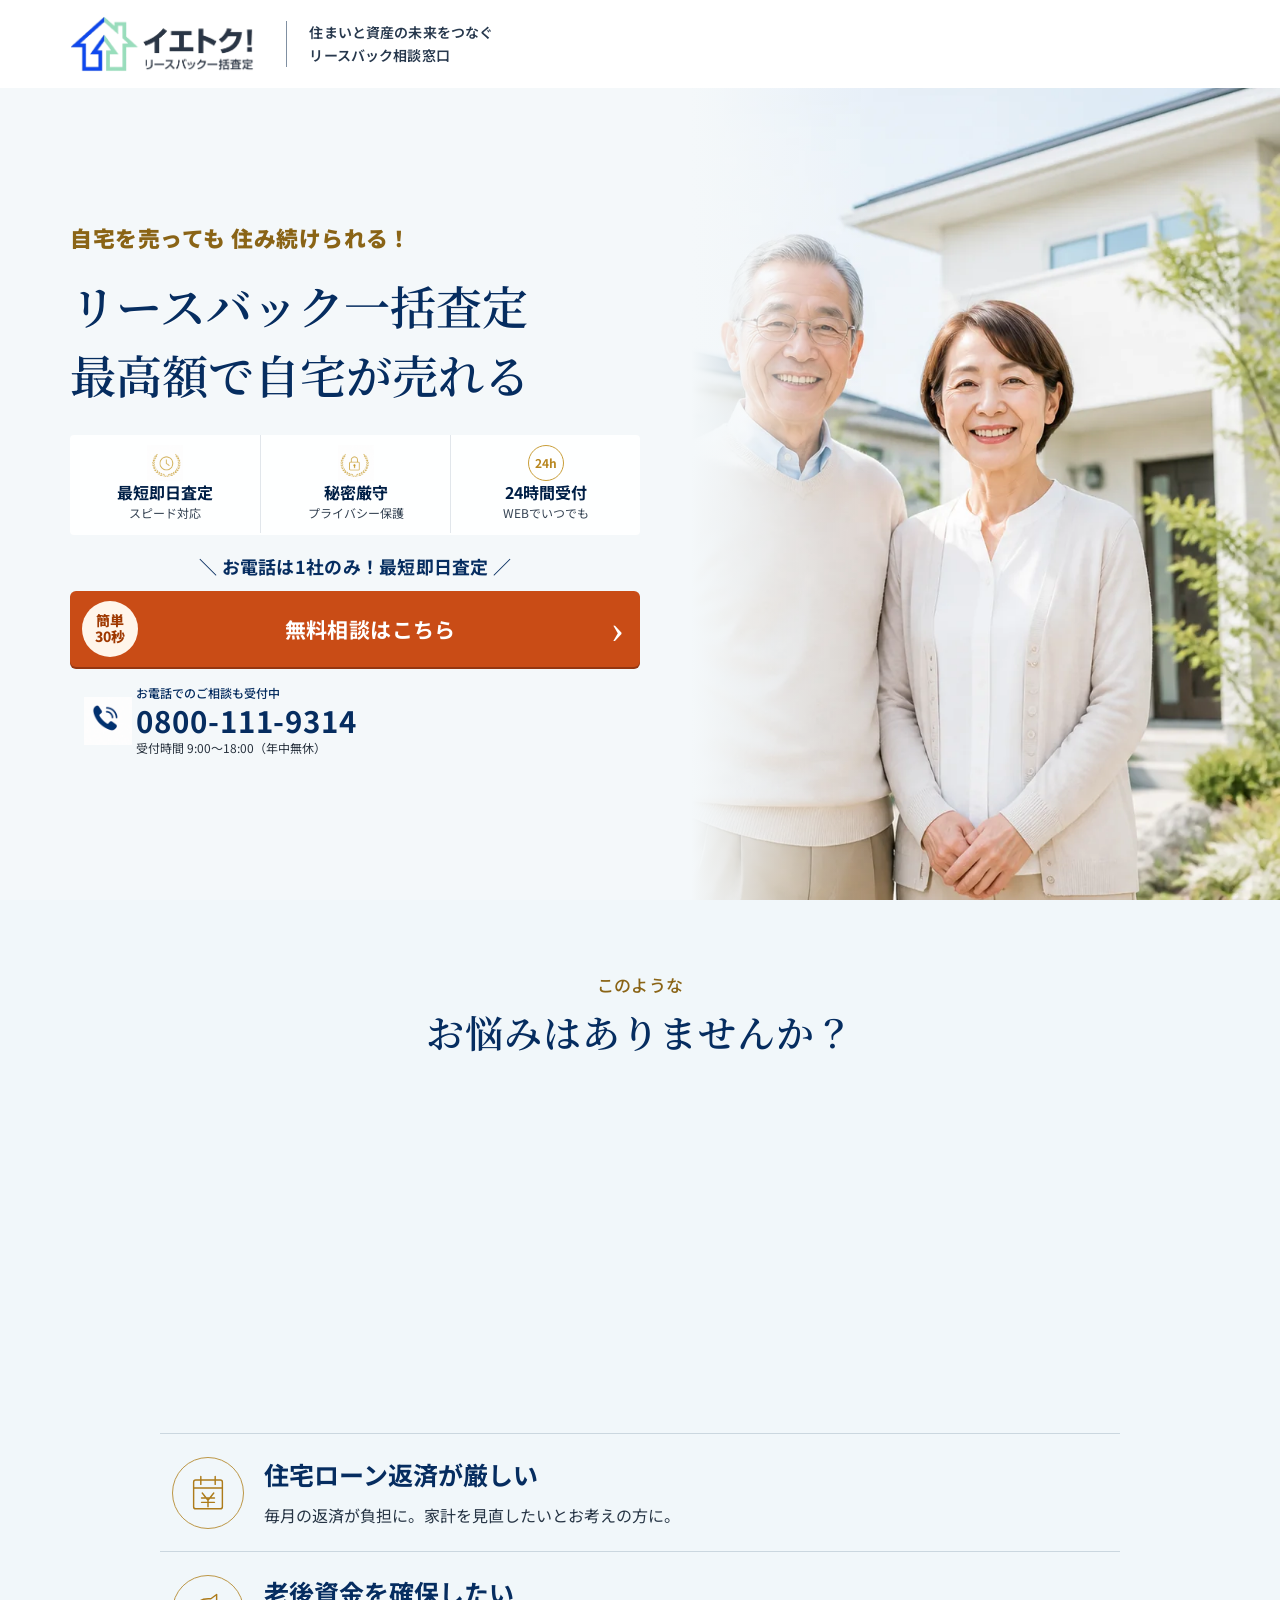
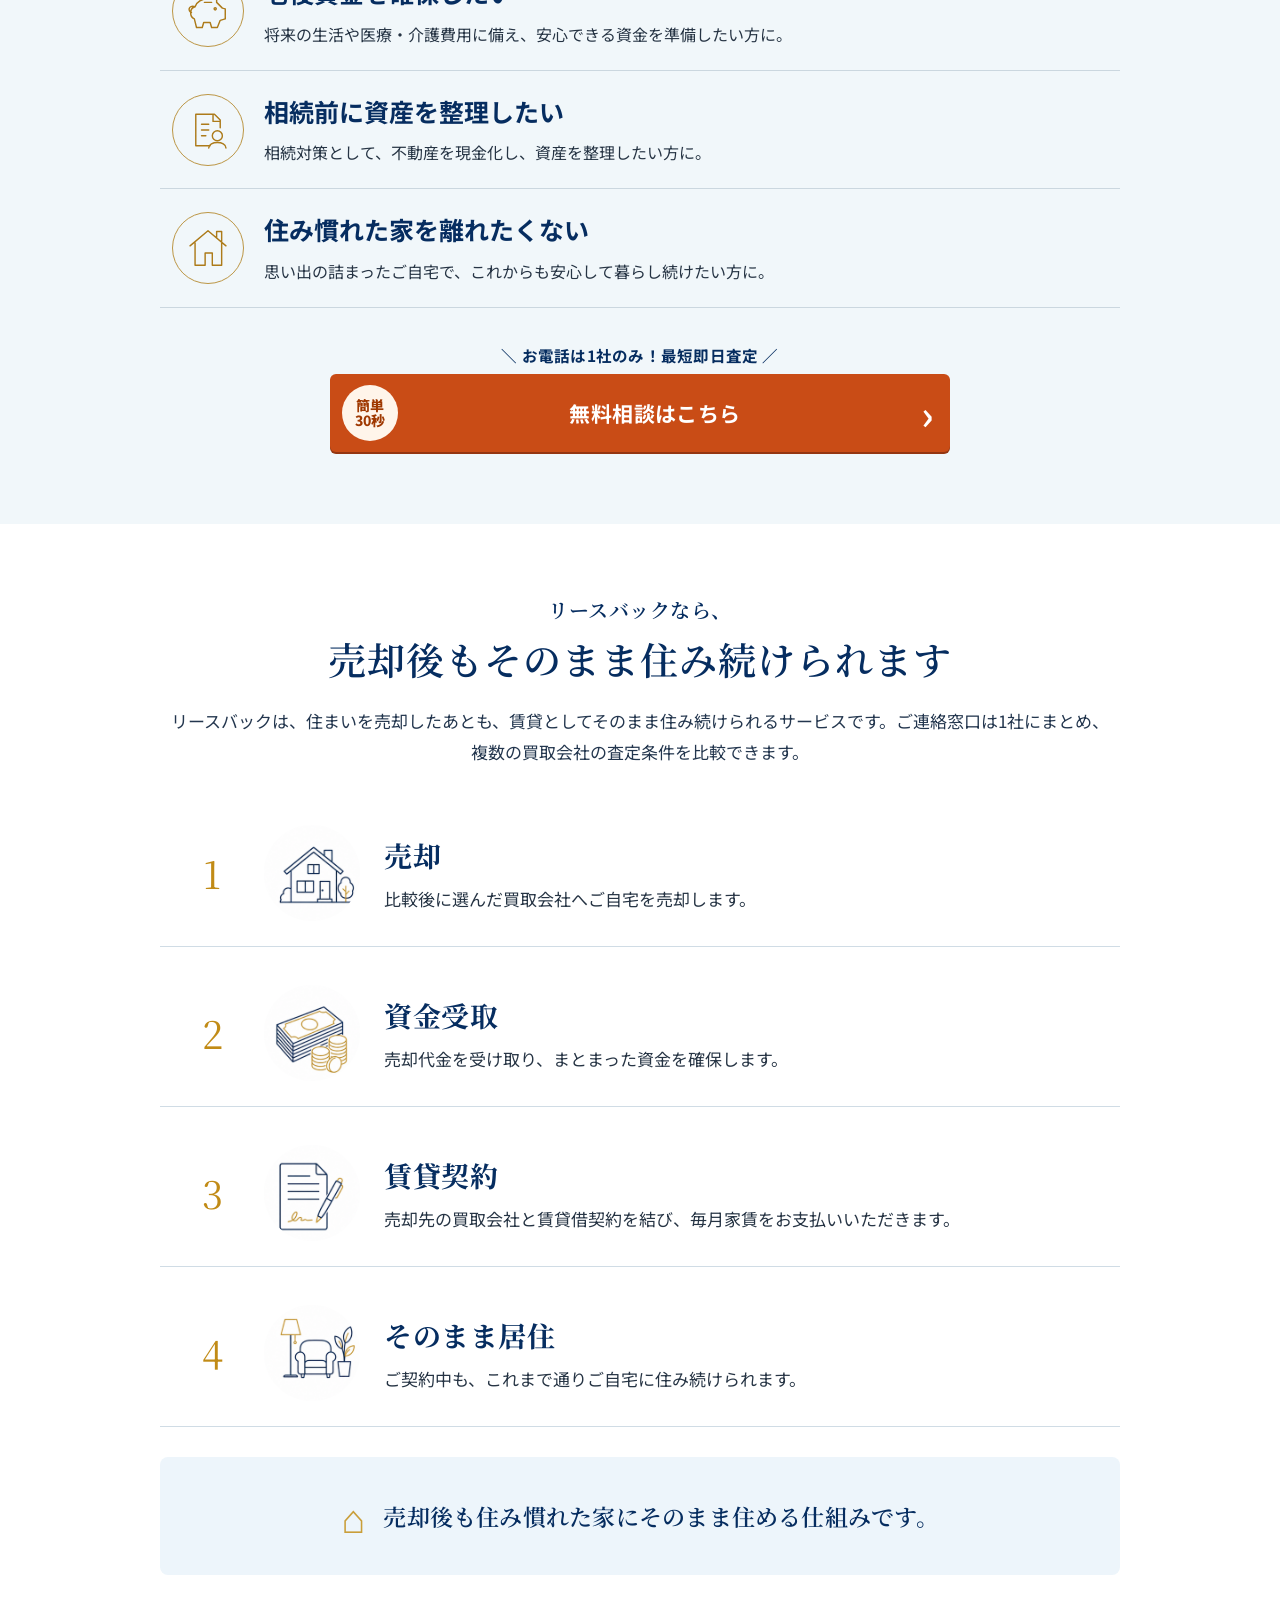
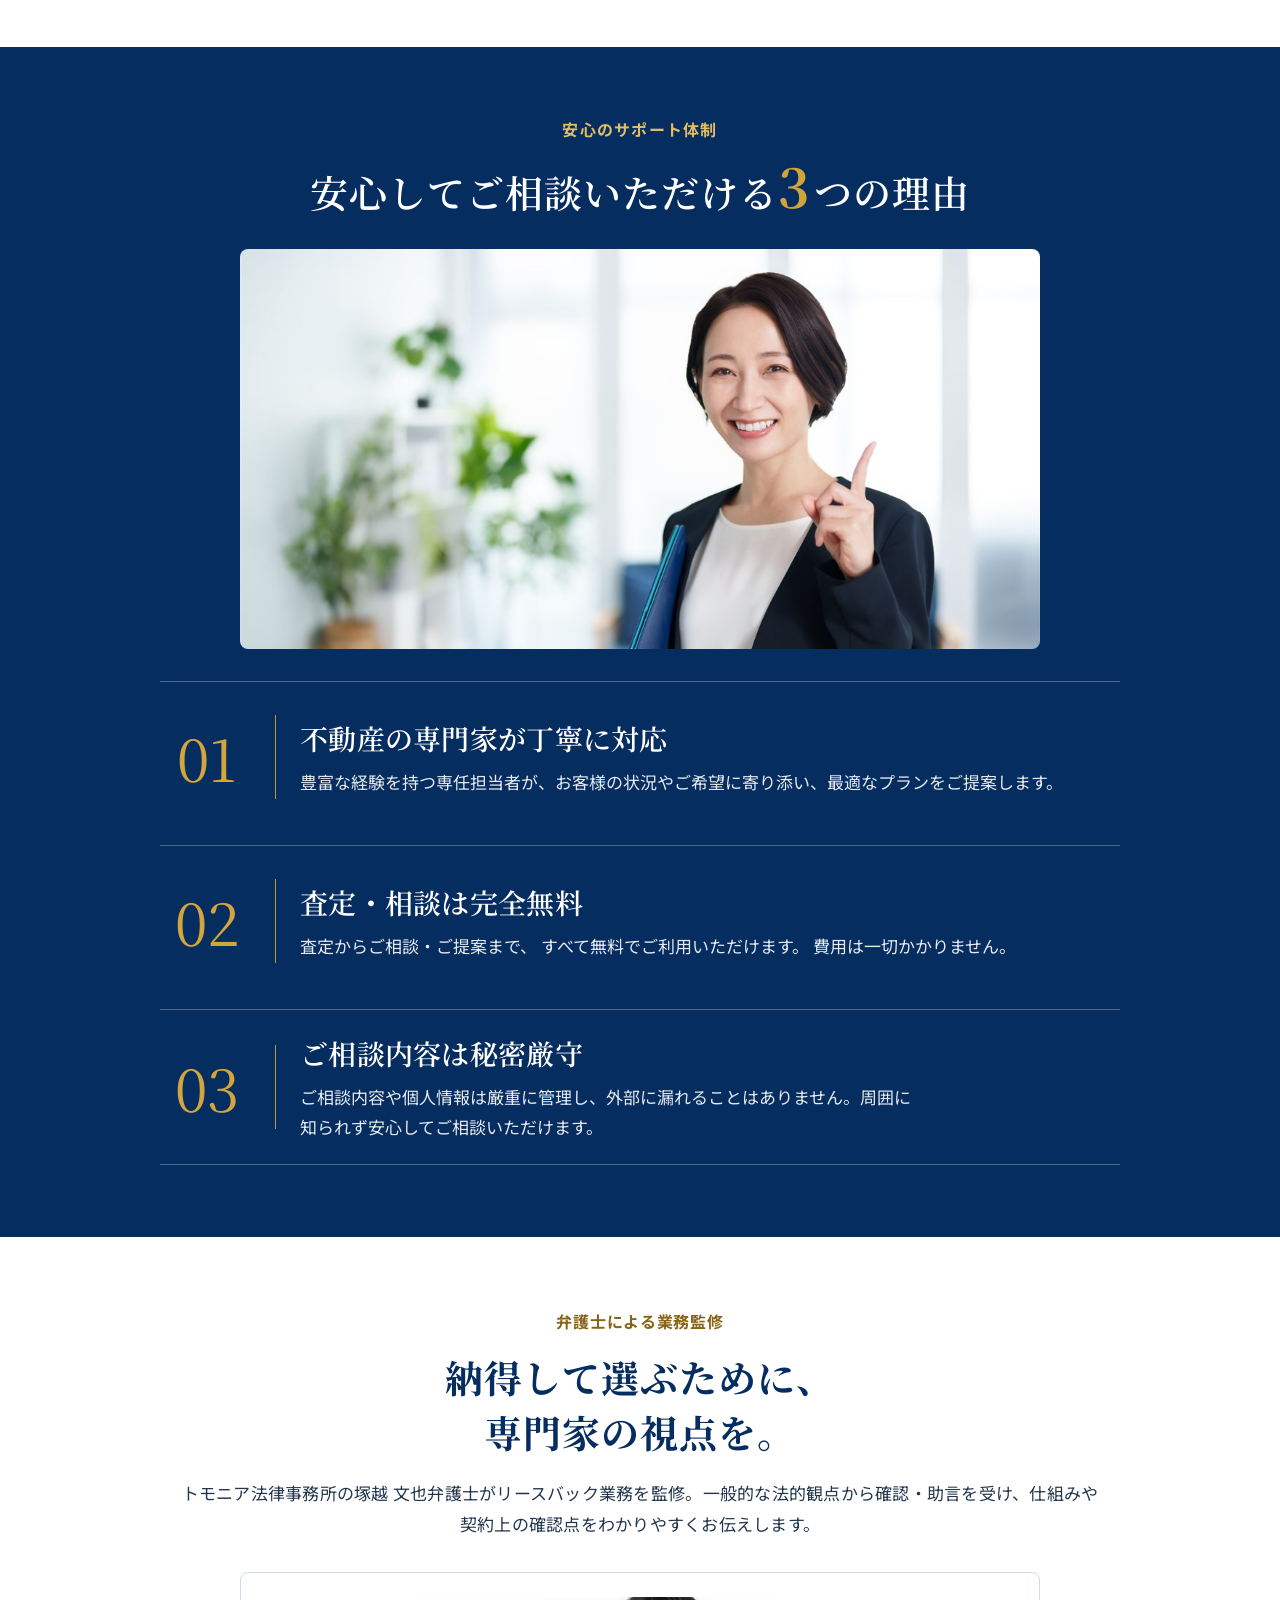
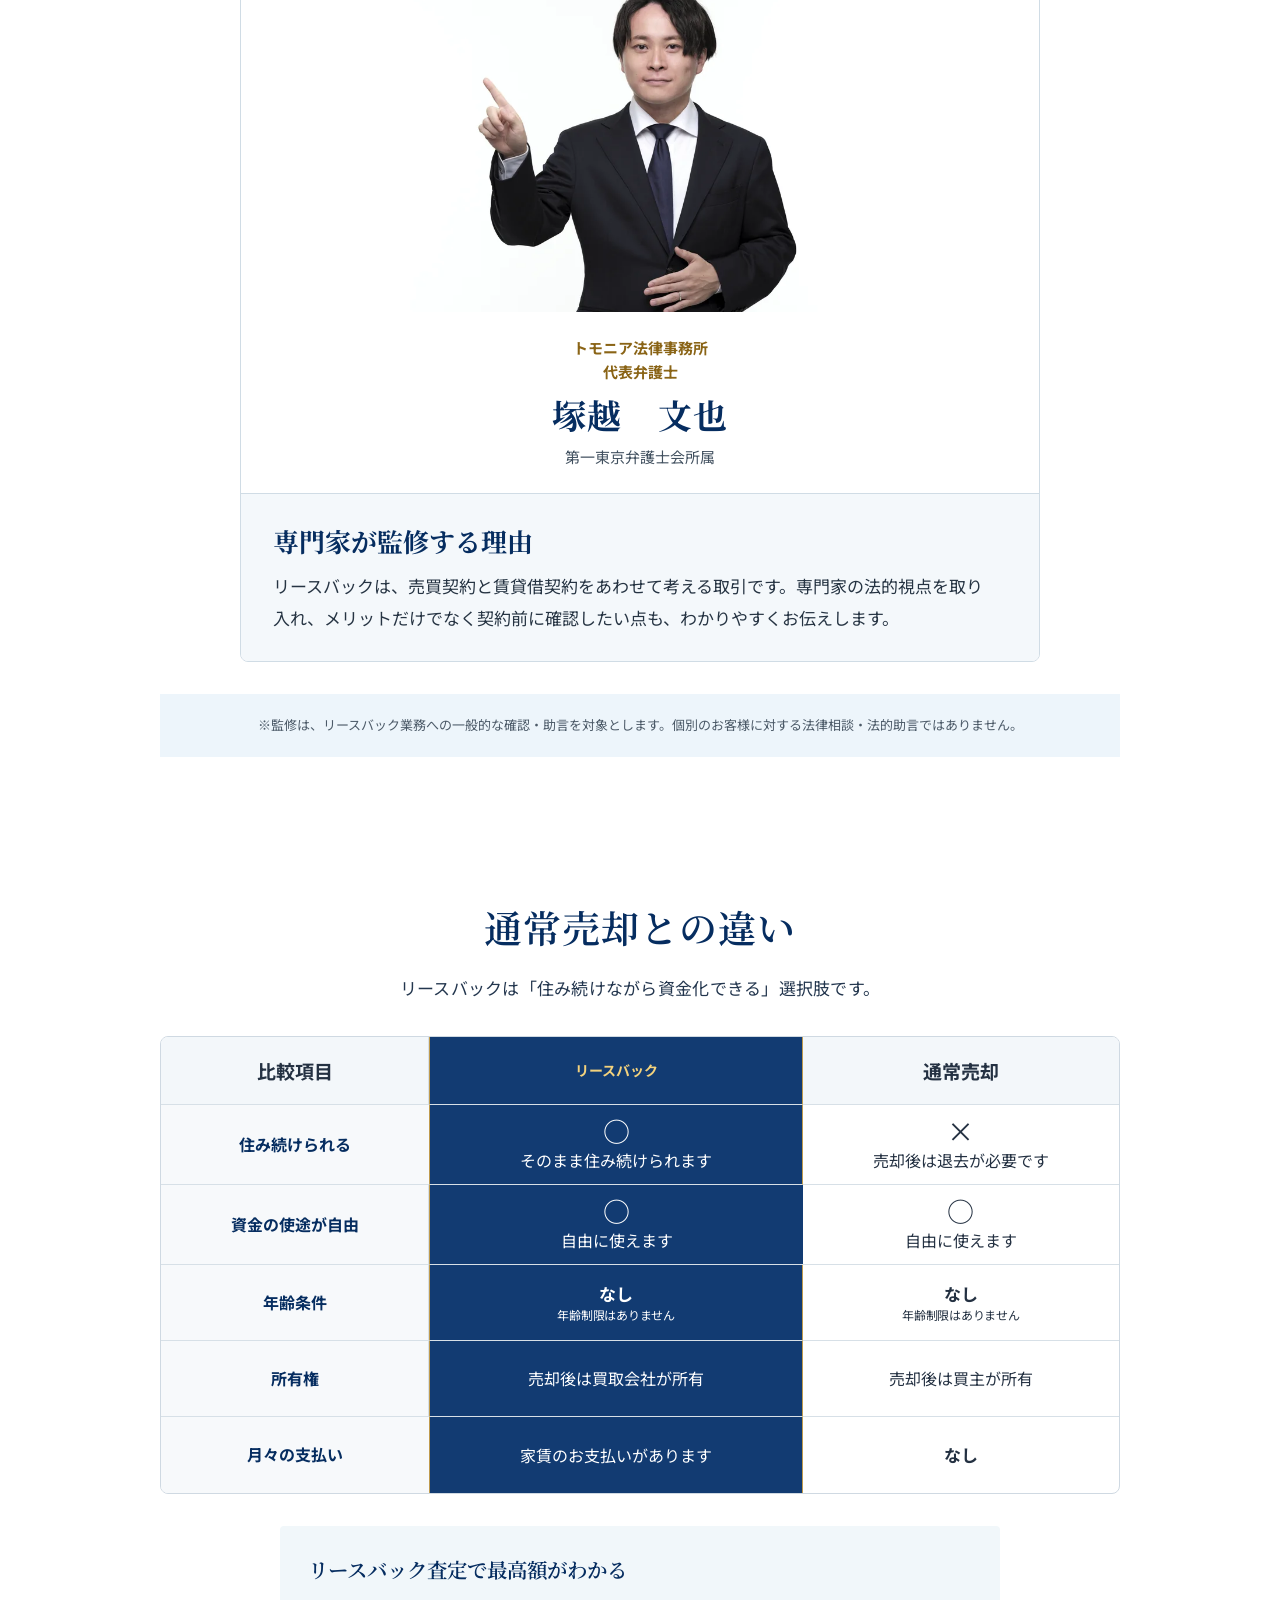
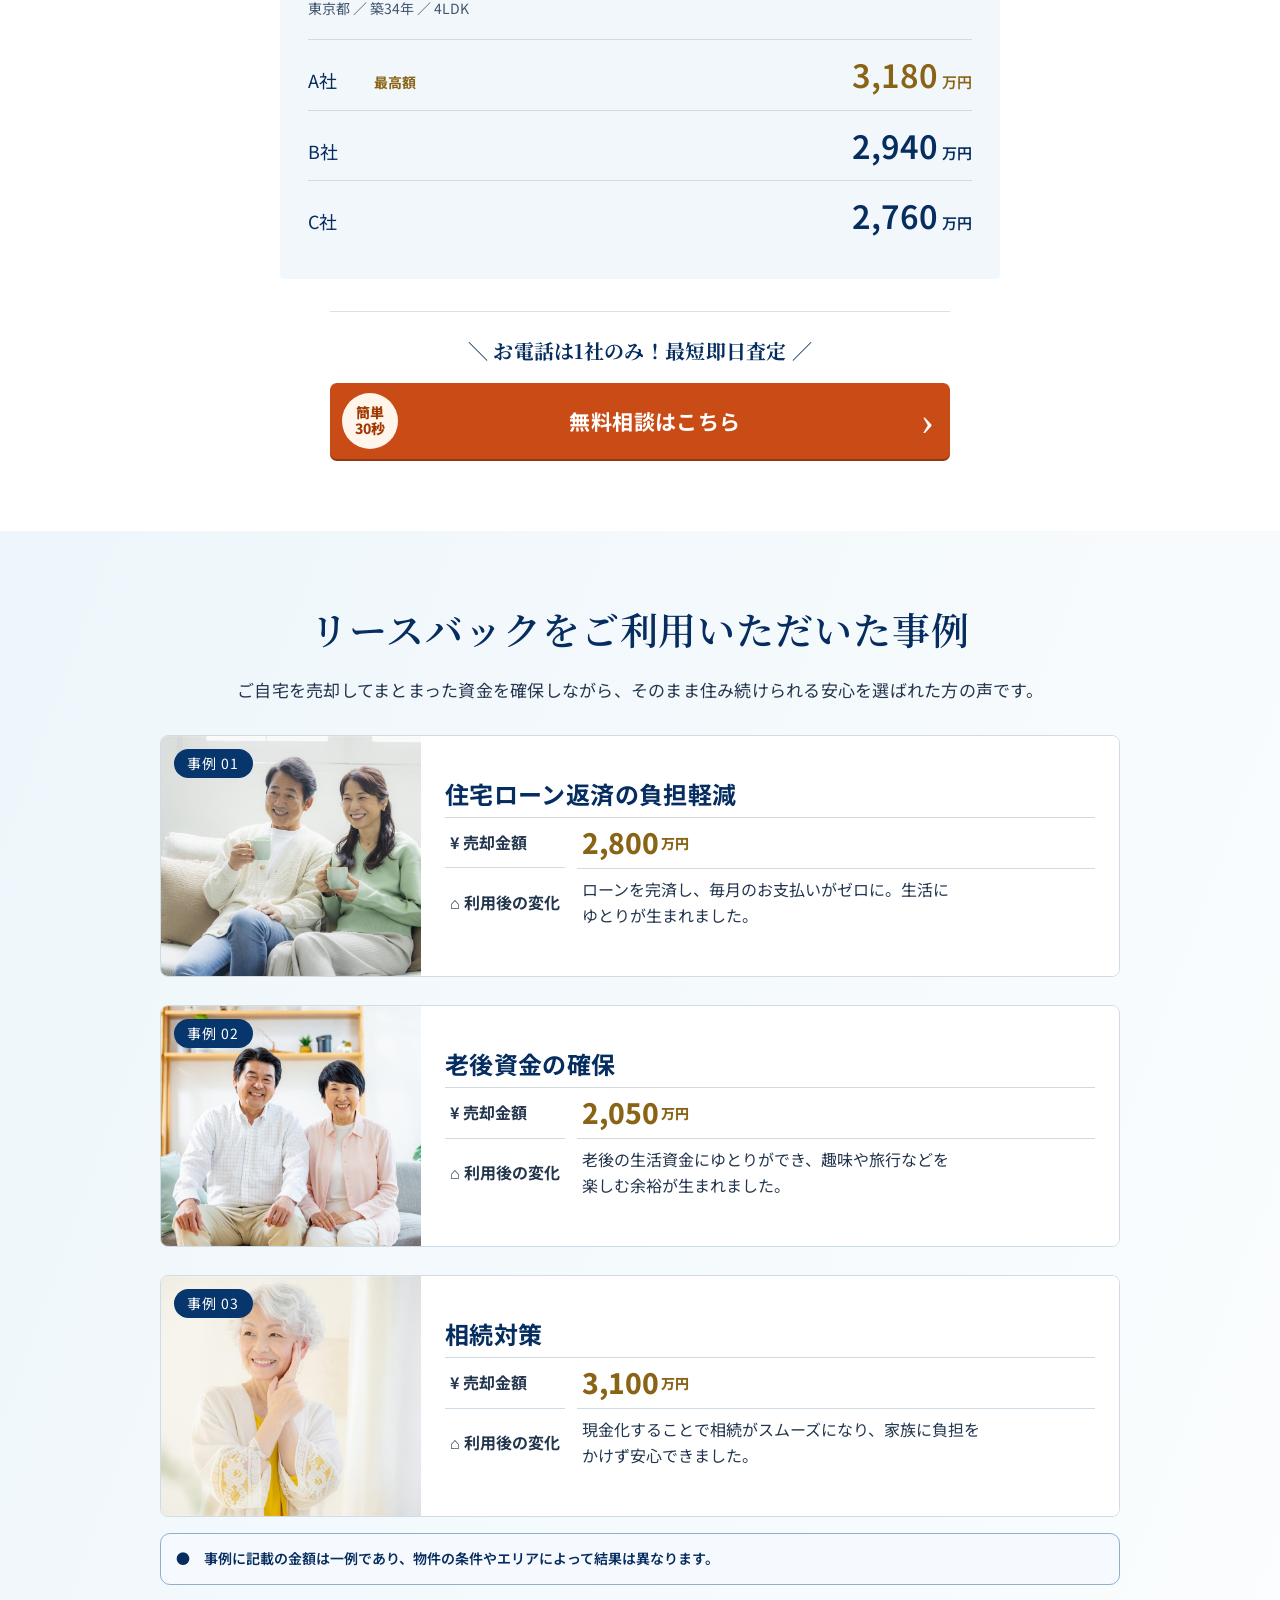
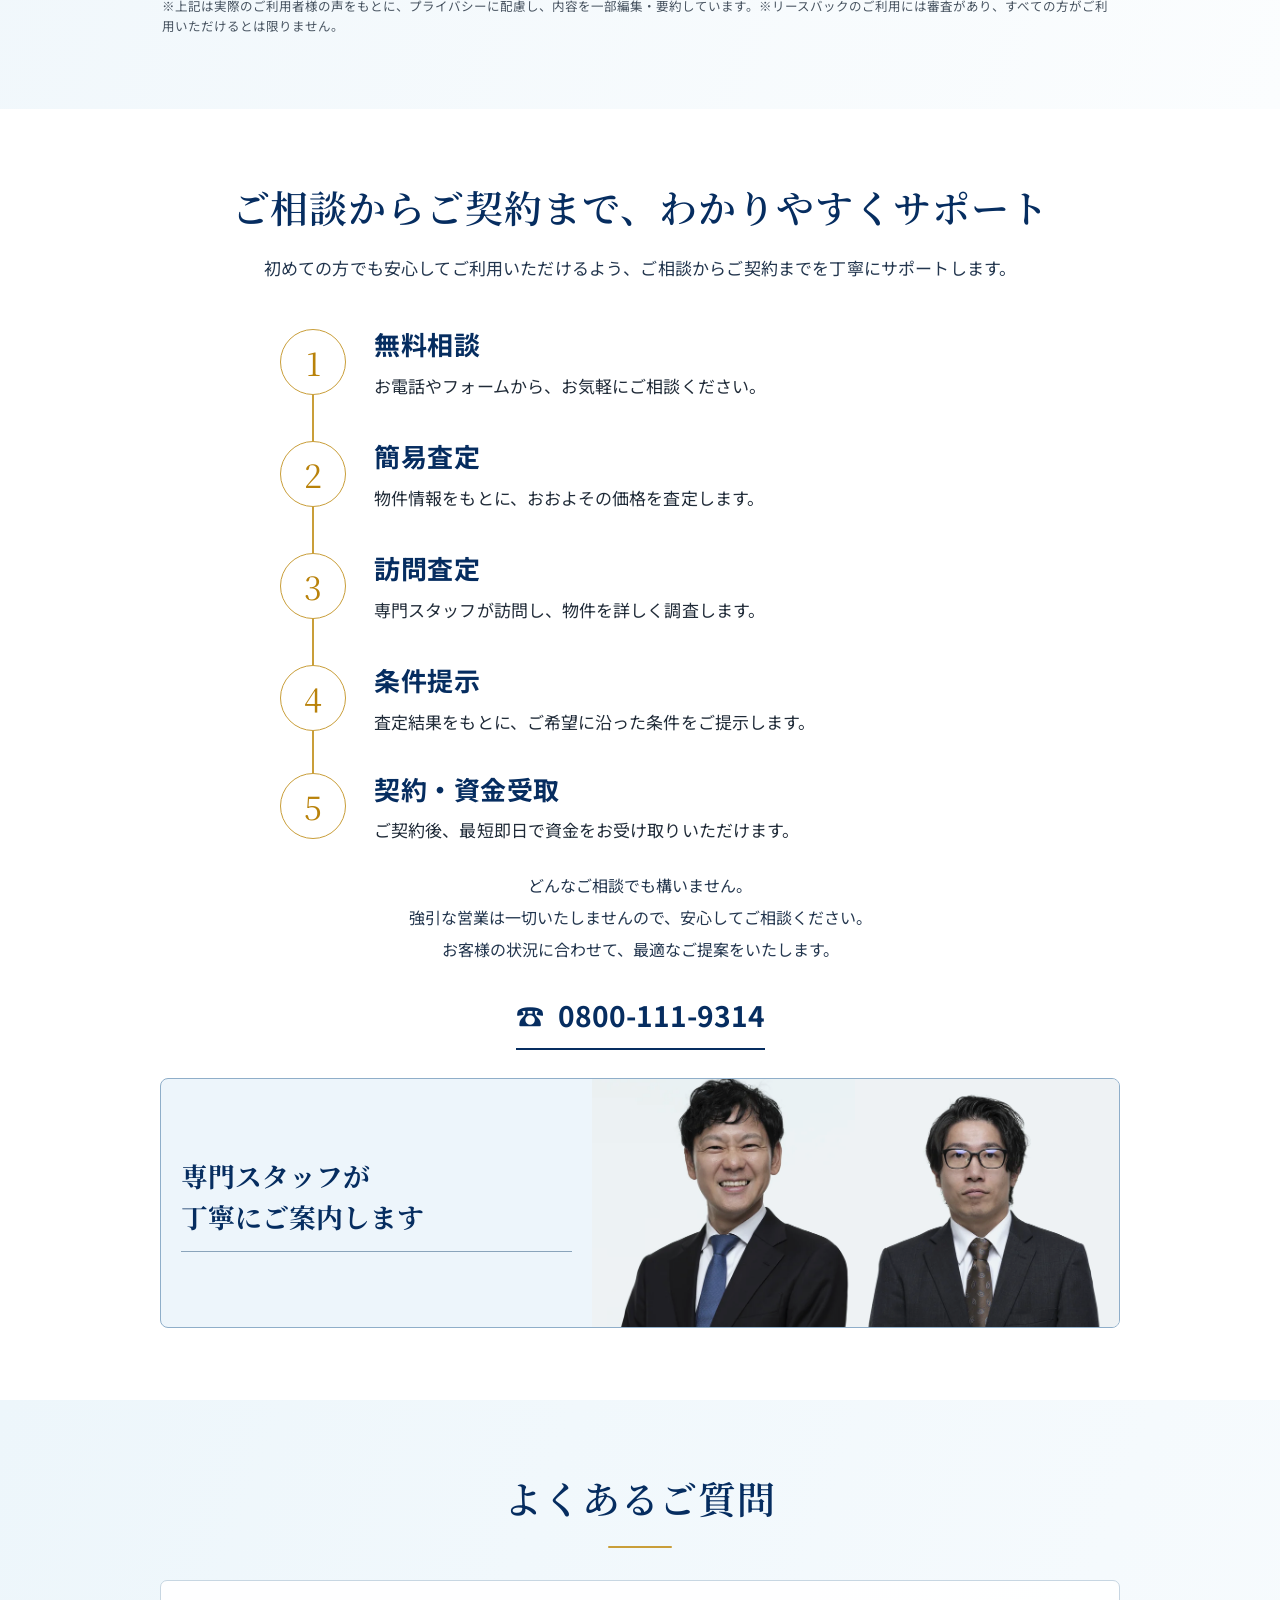
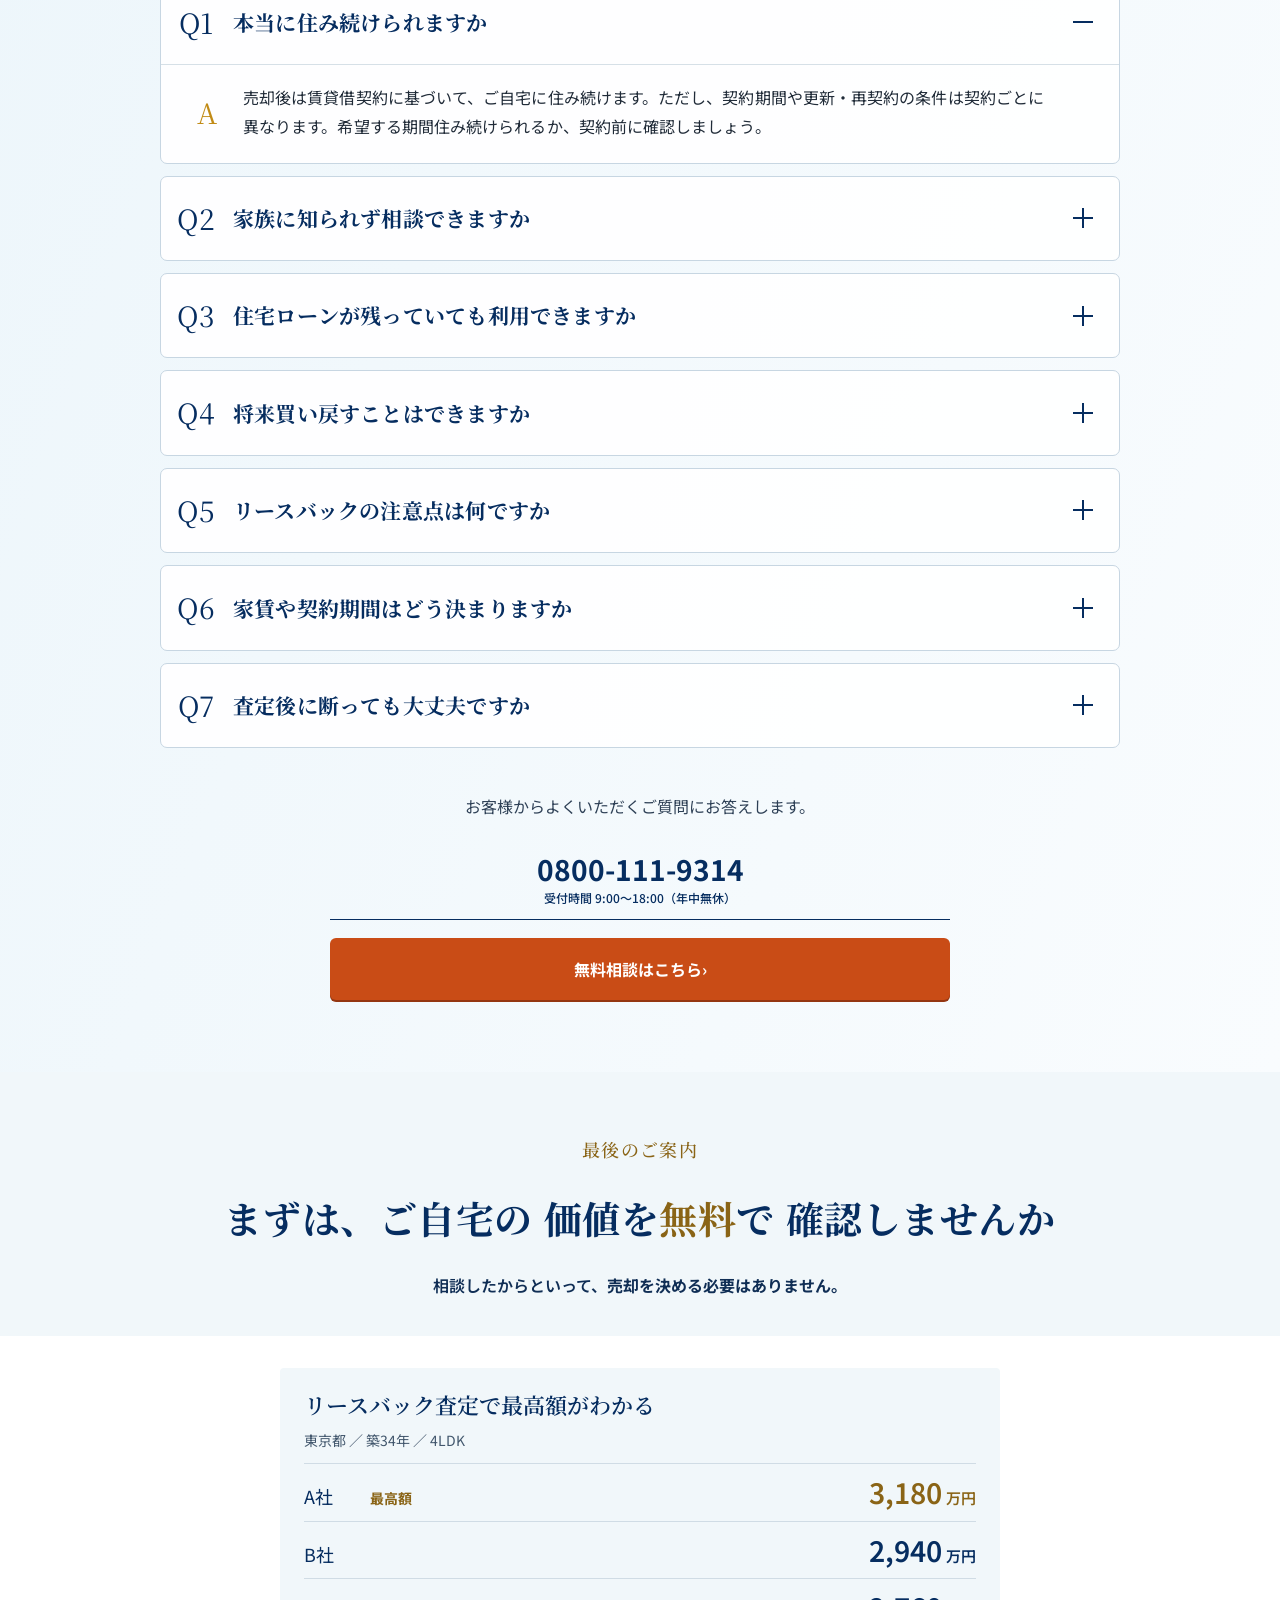
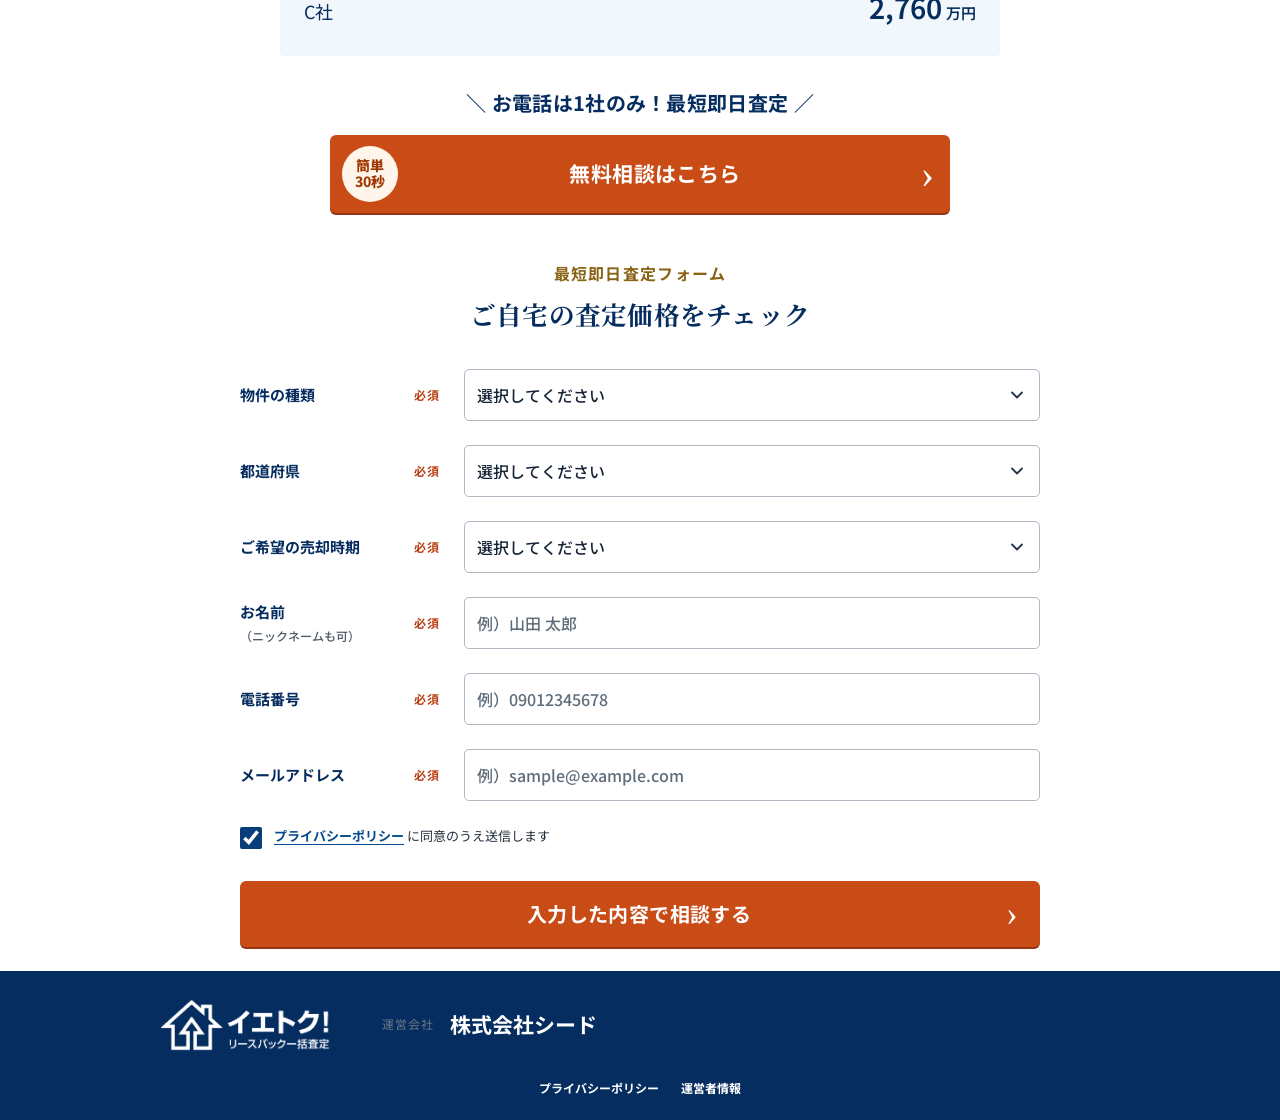
==== commit b82c11ef: "Update toll-free phone across live LPs and thank-you pages" ====
--- a/lp/3/index.html
+++ b/lp/3/index.html
@@ -90,10 +90,10 @@
               ><strong>無料相談はこちら</strong><i>›</i></a
             >
           </div>
-          <a class="phone-box" href="tel:05018094557"
+          <a class="phone-box" href="tel:08001119314"
             ><span class="phone-symbol icon-phone" aria-hidden="true"></span
             ><span
-              ><b>お電話でのご相談も受付中</b><strong>050-1809-4557</strong
+              ><b>お電話でのご相談も受付中</b><strong>0800-111-9314</strong
               ><small>受付時間 9:00〜18:00（年中無休）</small></span
             ><em>相談無料</em></a
           >
@@ -527,7 +527,7 @@
               強引な営業は一切いたしませんので、安心してご相談ください。<br />
               お客様の状況に合わせて、最適なご提案をいたします。
             </p>
-            <a href="tel:05018094557"><span aria-hidden="true">☎</span>050-1809-4557</a>
+            <a href="tel:08001119314"><span aria-hidden="true">☎</span>0800-111-9314</a>
           </div>
           <div class="staff-banner">
             <div>
@@ -563,10 +563,10 @@
         <span class="gold-rule"></span>
         <div class="faq-side-actions">
           <p>お客様からよくいただくご質問にお答えします。</p>
-          <a class="faq-side-phone" href="tel:05018094557">
+          <a class="faq-side-phone" href="tel:08001119314">
             <span class="icon-phone" aria-hidden="true"></span>
             <span>
-              <strong>050-1809-4557</strong>
+              <strong>0800-111-9314</strong>
               <small>受付時間 9:00〜18:00（年中無休）</small>
             </span>
           </a>
